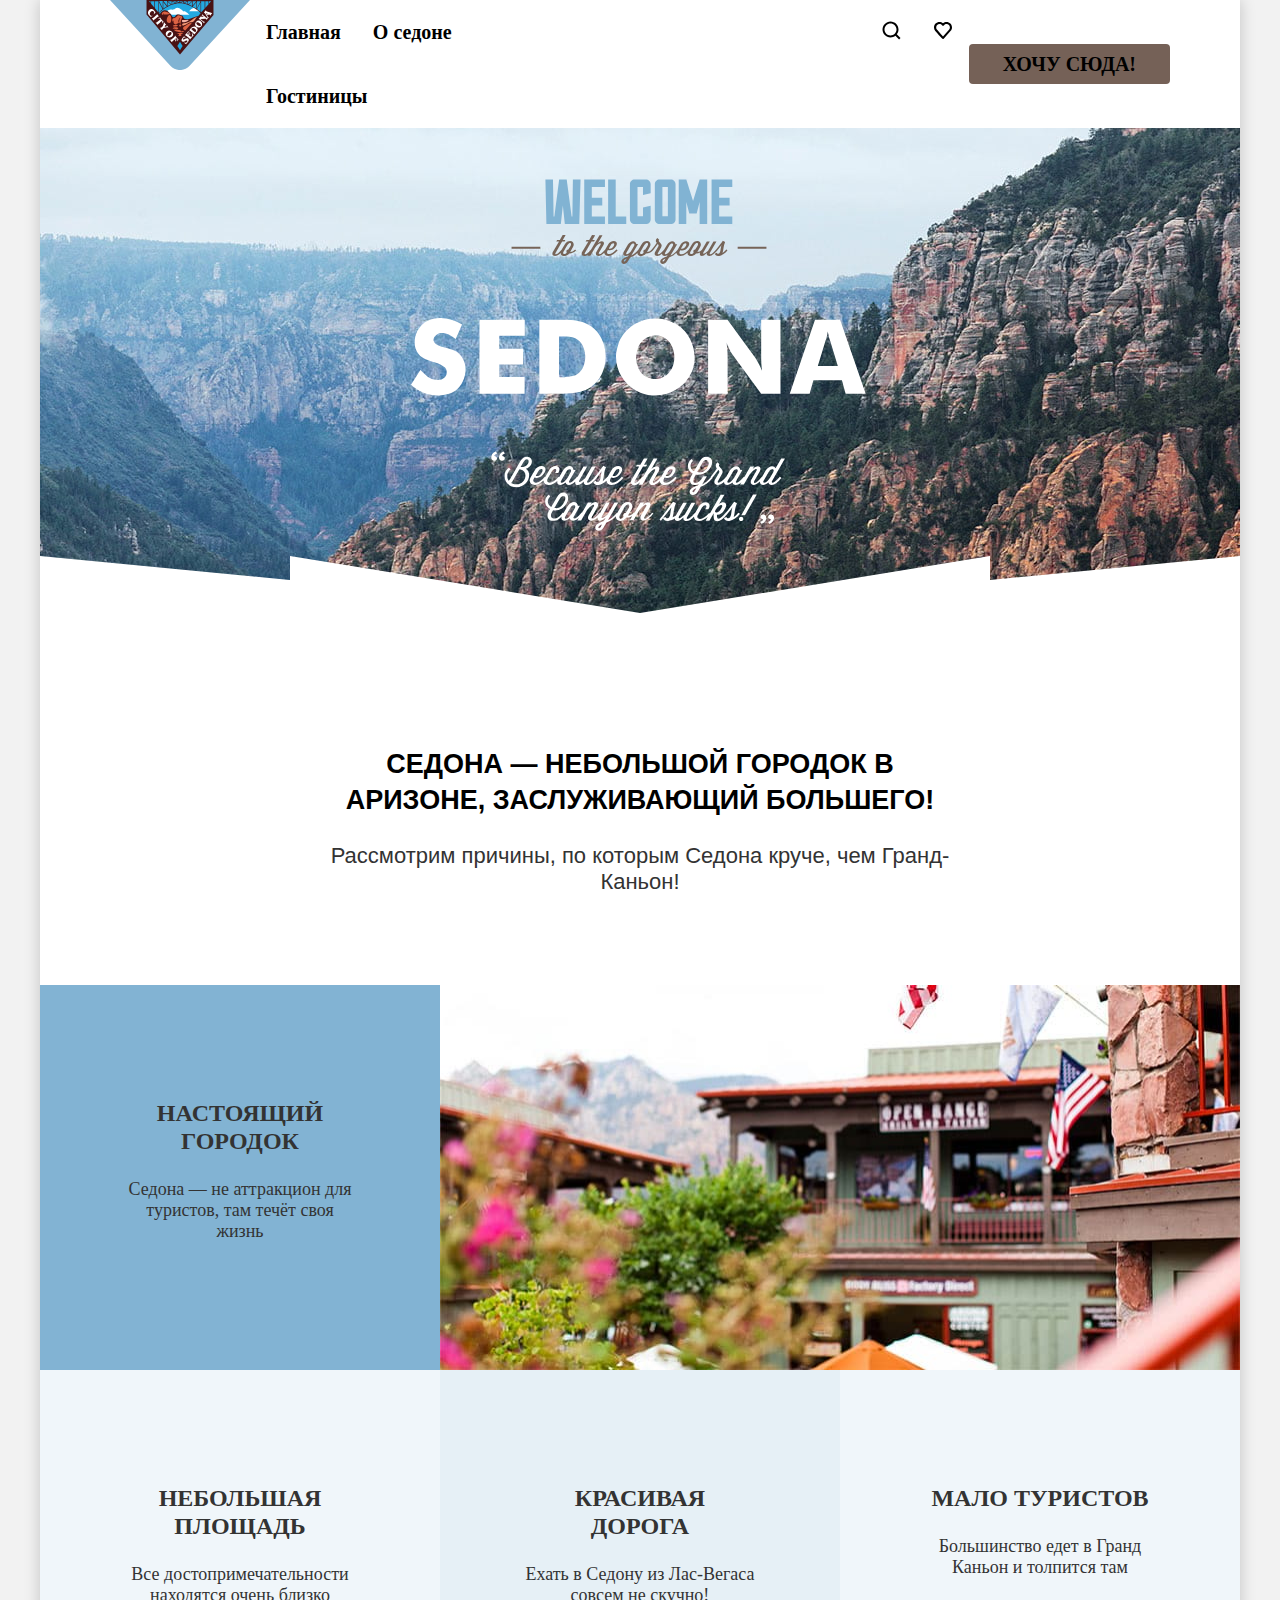
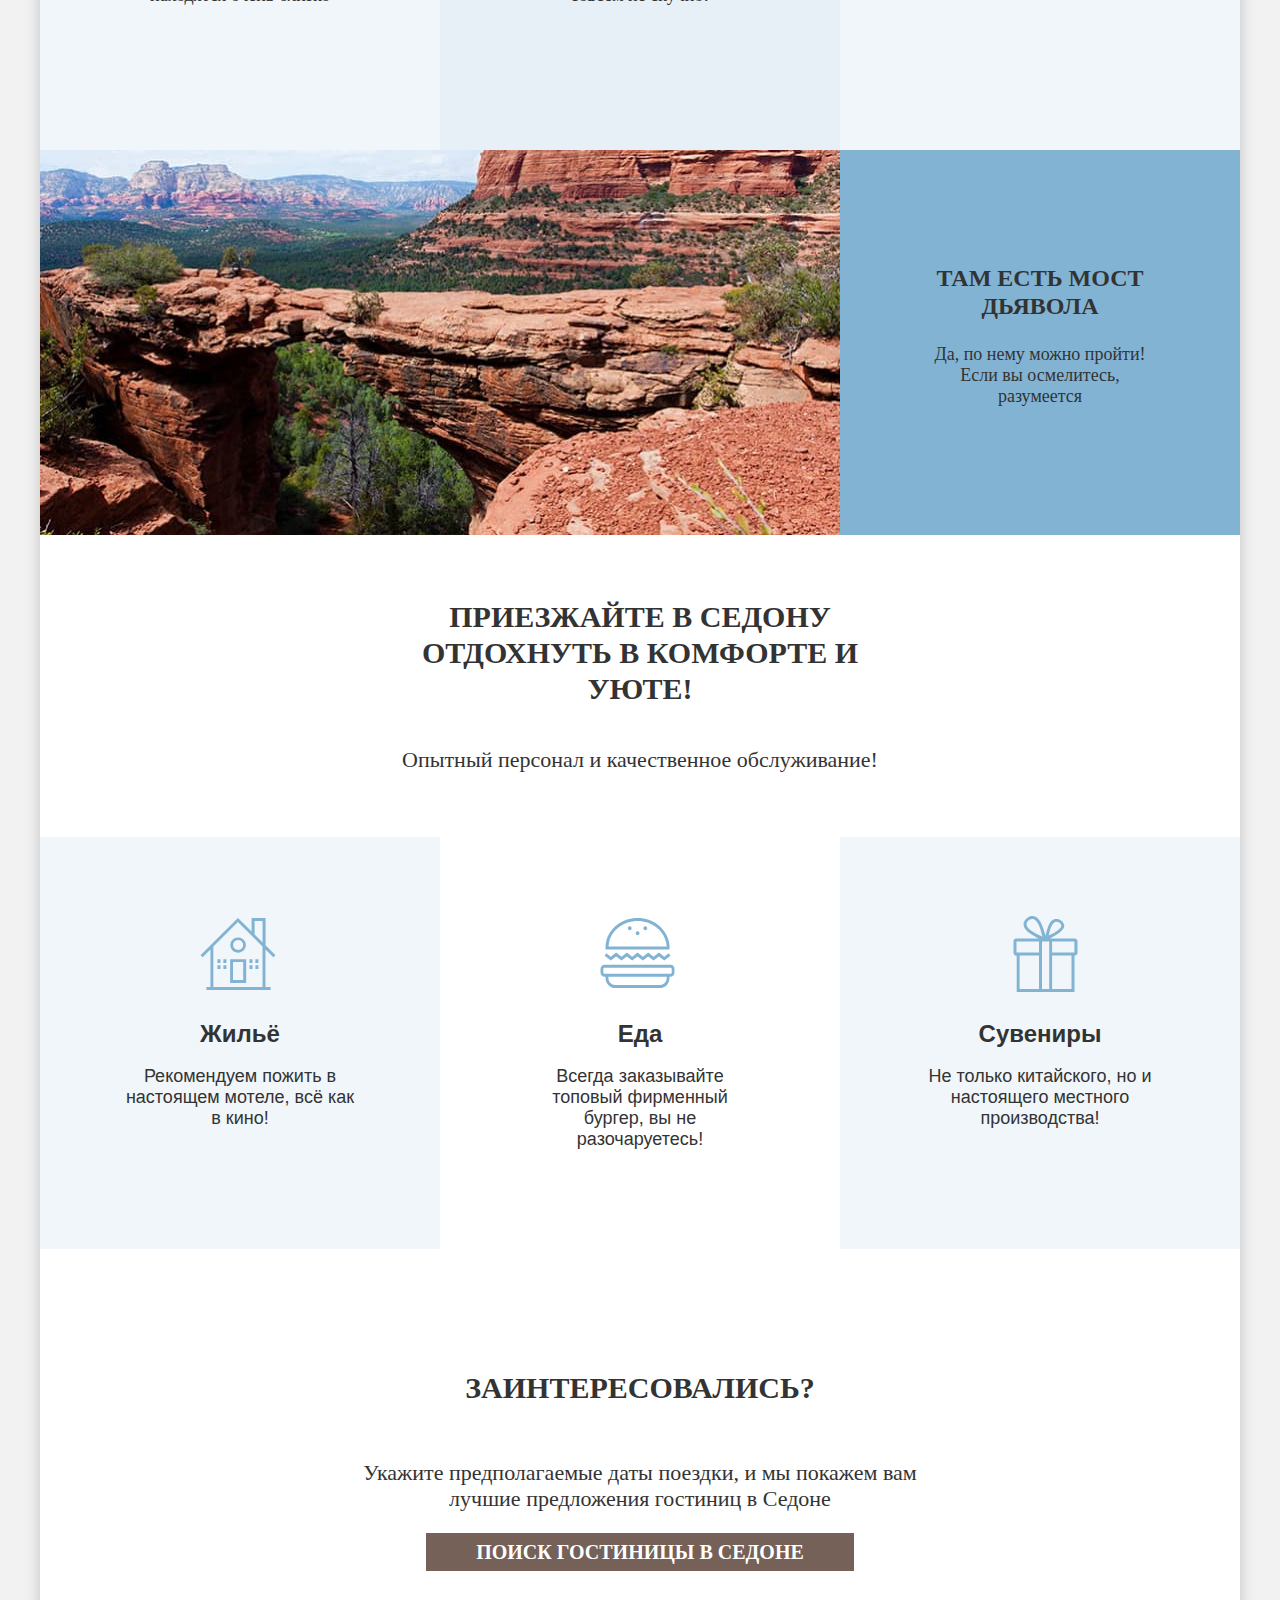
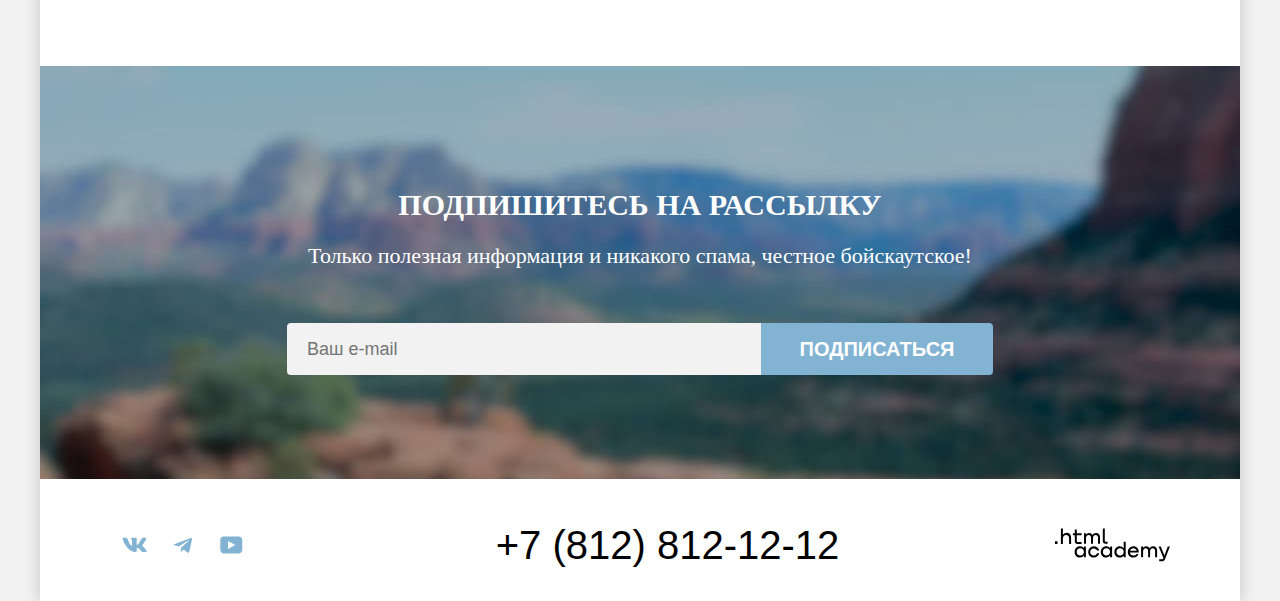
==== index.html @ 725973ff "Начал декорацию" ====
<!DOCTYPE html>
<html lang="ru">

  <head>
    <meta charset="utf-8">
    <title>HTML Academy: Седона</title>
    <link rel="stylesheet" href="styles/styles.css">
  </head>

  <body>
    <div class="container">
      <header class="page-header">
        <nav class="navigation">
          <a class="navigation-logo" href="index.html">
            <img class="page-header-logo" src="images/logo.svg" width="140" height="70,05" alt="Логотип Седона».">
          </a>
          <ul class="navigation-list">
            <li class="navigation-item">
              <a class="navigation-link" href="#">Главная</a>
            </li>
            <li class="navigation-item">
              <a class="navigation-link" href="#">О седоне</a>
            </li>
            <li class="navigation-item">
              <a class="navigation-link" href="catalog.html">Гостиницы</a>
            </li>
          </ul>
          <ul class="navigation-user">
            <li class="navigation-item ">
              <a class="navigation-link" href="#">
                <svg class="navigation-icon" aria-hidden="true" focusable="false" width="20" height="20" viewBox="0 0 20 20" fill="none" xmlns="http://www.w3.org/2000/svg">
                  <path d="M19.5 18.0083L15.8 14.3287C16.8 13.0359 17.5 11.3453 17.5 9.4558C17.5 5.08011 13.9 1.5 9.5 1.5C5.1 1.5 1.5 5.17956 1.5 9.55525C1.5 13.9309 5.1 17.511 9.5 17.511C11.3 17.511 13 16.9144 14.4 15.8204L18.1 19.5L19.5 18.0083ZM9.5 15.5221C6.2 15.5221 3.5 12.837 3.5 9.55525C3.5 6.27348 6.2 3.5884 9.5 3.5884C12.8 3.5884 15.5 6.27348 15.5 9.55525C15.5 12.837 12.8 15.5221 9.5 15.5221Z" fill="black"/>
                  </svg>
                                  <span class="visually-hidden">
                  Поиск
                </span>
              </a>
            </li>
            <li class="navigation-item">
              <a class="navigation-link" href="#">
                <svg class="navigation-icon" aria-hidden="true" focusable="false" width="20" height="20" viewBox="0 0 20 20" fill="none" xmlns="http://www.w3.org/2000/svg">
                  <path d="M9.9 19C9.6 19 9.3 18.9 9.1 18.6C3.7 12.5 2.4 11.1 2.1 10.7C1.4 9.8 1 8.6 1 7.4C1 4.4 3.4 2 6.5 2C7.8 2 9 2.5 10 3.3C11 2.5 12.3 2 13.5 2C16.5 2 19 4.4 19 7.4C19 8.7 18.5 9.9 17.7 10.8L10.7 18.7C10.5 18.9 10.3 19 9.9 19ZM3.9 9.5C4.2 9.9 7.4 13.5 10 16.4L16.2 9.4C16.7 8.9 16.9 8.2 16.9 7.4C16.9 5.6 15.4 4.1 13.6 4.1C12.6 4.1 11.6 4.6 10.9 5.4C10.6 5.7 10.3 5.8 10 5.8C9.7 5.8 9.4 5.6 9.2 5.4C8.5 4.6 7.5 4.1 6.5 4.1C4.7 4.1 3.2 5.6 3.2 7.4C3.1 8.3 3.5 9 3.9 9.5C3.8 9.5 3.8 9.5 3.9 9.5Z" fill="black"/>
                  </svg>

                <span class="visually-hidden">
                  Избранное
                </span>
              </a>
            </li>
            </li>
            <li class="navigation-item navigation-user-button">
              <a class="navigation-link navigation-button button">Хочу сюда!
              </a>
            </li>
          </ul>
        </nav>
      </header>

      <main class="main-container mailn-index">
        <section class="hero">
          <h1 class="visually-hidden">Sedona</h1>
          <figure class="hero-container">
            <img class="hero-text" src="images/welcome-text.svg" width="456" height="352" alt="Приветсвие Седона">
          </figure>
        </section>
        <section class="advantages">
          <h2 class="advantages-subtitle advantages-subtitle-about">Седона — небольшой городок в Аризоне, заслуживающий
            большего!</h2>
          <p class="advantages-text advantages-text-about">Рассмотрим причины, по которым Седона круче, чем
            Гранд-Каньон!</p>
          <h2 class="visually-hidden">Приемущества</h2>
          <ul class="advantages-list">
            <li class="advantages-item advantages-item-wide">
              <div class="advantages-item-container">
                <h3 class="advantages-title">Настоящий городок</h3>
                <p class="advantage-description">Седона — не аттракцион для туристов, там течёт своя жизнь</p>
              </div>
              <img class="advantages-item-images" src="images/content/about-image-1.jpg" width="800" height="385"
                alt="Фотография гостиницы">
            </li>
            <li class="advantages-item">
              <div class="advantages-item-container advantages-item-color">
                <h3 class="advantages-title">Небольшая площадь</h3>
                <p class="advantage-description">Все достопримечательности находятся очень близко</p>
              </div>
            </li>

            <li class="advantages-item advantages-item-color-center">
              <div class="advantages-item-container">
                <h3 class="advantages-title">Красивая дорога</h3>
                <p class="advantage-description">Ехать в Седону из Лас-Вегаса совсем не скучно!</p>
              </div>
            </li>

            <li class="advantages-item">
              <div class="advantages-item-container advantages-item-color">
                <h3 class="advantages-title">Мало туристов</h3>
                <p class="advantage-description">Большинство едет в Гранд Каньон и толпится там</p>
              </div>
            </li>

            <li class="advantages-item advantages-item-wide advantages-item-wide-reverse">
              <div class="advantages-item-container">
                <h3 class="advantages-title">Там есть мост дьявола</h3>
                <p class="advantage-description">Да, по нему можно пройти! Если вы осмелитесь, разумеется</p>
              </div>
              <img class="advantages-item-images" src="images/content/about-image-2.jpg" width="800" height="385"
                alt="Фотография Каньона">
            </li>
          </ul>
        </section>

        <section class="services-center center">
          <h2 class="visually-hidden">Услуги</h2>
          <h3 class="services-title">Приезжайте в Седону отдохнуть в комфорте и уюте!</h3>
          <p class="services-description">Опытный персонал и качественное обслуживание!</p>
          <ul class="services-list">
            <li class="services-item services-icon-house services-house">
              <span class="services-name">Жильё</span>
              <p class="services-text">Рекомендуем пожить в настоящем мотеле, всё как в кино!</p>
            </li>
            <li class="services-item">
              <span class="services-name services-food">Еда</span>
              <p class="services-text">Всегда заказывайте топовый фирменный бургер, вы не разочаруетесь!</p>
            </li>
            <li class="services-item services-icon-house services-souvenir" alt="Подарок">
              <span class="services-name">Сувениры</span>
              <p class="services-text">Не только китайского, но и настоящего местного производства!</p>
            </li>
          </ul>
        </section>

        <section class="search-hotel">
          <h2 class="search-hotel-title">Заинтересовались?</h2>
          <p class="search-hotel-text">Укажите предполагаемые даты поездки, и мы покажем вам лучшие предложения гостиниц
            в Седоне</p>
          <a class="buttom-search-hotel" href="#">Поиск гостиницы в седоне</a>
        </section>

        <section class="email">
          <h2 class="email-title">Подпишитесь на рассылку</h2>
          <p class="email-text">Только полезная информация и никакого спама, честное бойскаутское!</p>
          <form class="subscribe-form" action="https://echo.htmlacademy.ru/" method="post">
            <label for="subscribe-email">
              <span class="visually-hidden">E-mail</span>
            </label>
            <input class="field" type="email" name="subscribe-email" id="subscribe-email" placeholder="Ваш e-mail"
              required="">
            <button class="button subscribe-button" type="submit">Подписаться</button>
          </form>
        </section>
      </main>
      <footer class="page-footer" data-test="footer">
        <section class="footer-social">
          <h2 class="visually-hidden">Город Седона в социальных сетях</h2>
          <ul class="footer-social-list">
            <li class="footer-social-item">
              <a class="footer-social-button vkontakte" href="https://vk.com/htmlacademy">
                <svg aria-hidden="true" focusable="false" xmlns="http://www.w3.org/2000/svg" width="25" height="15"
                  fill="none" viewBox="0 0 25 15">
                  <path fill="#83B3D3" fill-rule="evenodd"
                    d="M24.1 1.8c.2-.5 0-1-.8-1h-2.6c-.7 0-1 .4-1.1.8 0 0-1.4 3.2-3.3 5.3-.6.6-.9.8-1.2.8-.2 0-.4-.2-.4-.8V1.8c0-.7-.2-1-.8-1h-4c-.5 0-.8.4-.8.6 0 .7 1 .8 1 2.6v3.8c0 .8 0 1-.4 1-.9 0-3-3.3-4.3-7-.3-.7-.5-1-1.2-1H1.6c-.8 0-1 .4-1 .8 0 .7 1 4 4.2 8.5C7 13.2 10 15 12.8 15c1.7 0 1.9-.4 1.9-1v-2.4c0-.7.2-.8.7-.8.4 0 1 .1 2.6 1.6 1.8 1.8 2 2.6 3 2.6h2.7c.7 0 1.1-.4 1-1.1-.3-.8-1.2-1.8-2.3-3-.6-.8-1.5-1.5-1.8-2-.4-.4-.3-.6 0-1 0 0 3.2-4.5 3.5-6Z"
                    clip-rule="evenodd" />
                </svg>
                <span class="visually-hidden">Vkontakte</span>
              </a>
            </li>
            <li class="footer-social-item">
              <a class="footer-social-button telegram" href="https://t.me/htmlacademy">
                <svg aria-hidden="true" focusable="false" xmlns="http://www.w3.org/2000/svg" width="18" height="16"
                  fill="none" viewBox="0 0 18 16">
                  <path fill="#83B3D3"
                    d="M16.8 1 .8 7c-1 .4-1 1-.2 1.3l4.1 1.3 9.5-6c.5-.3.9-.1.5.2l-7.6 7-.3 4.1c.4 0 .6-.2.8-.4l2-2 4.1 3.1c.8.5 1.3.3 1.5-.7L18 2.2c.3-1-.4-1.6-1.1-1.2Z" />
                </svg>
                <span class="visually-hidden">Telegram</span>
              </a>
            </li>
            <li class="footer-social-item">
              <a class="footer-social-button youtube" href="https://www.youtube.com/user/htmlacademyru">
                <svg aria-hidden="true" focusable="false" xmlns="http://www.w3.org/2000/svg" width="23" height="18"
                  fill="none" viewBox="0 0 23 18">
                  <path fill="#83B3D3"
                    d="M19 .4H3.4C1.6.4.3 2 .3 3.8v10c0 2 1.3 3.6 3.2 3.6h15.7c1.6 0 3.1-1.6 3.1-3.4V3.8C22.1 2 20.8.4 19 .4ZM8 12.9v-8l7.3 4-7.3 4Z" />
                </svg>
                <span class="visually-hidden">Youtube</span>
              </a>
            </li>
          </ul>
        </section>
        <section class="footer-contacts">
          <h2 class="visually-hidden">Телефон</h2>
          <a class="footer-contacts-phone" href="tel:+78128121212">+7 (812) 812-12-12</a>
        </section>
        <a class="footer-creator-image" href="https://htmlacademy.ru/">
          <svg aria-hidden="true" focusable="false" xmlns="http://www.w3.org/2000/svg" width="115" height="34"
            fill="none" viewBox="0 0 115 34">
            <path fill="#000"
              d="M0 13.3v2.6h2.5v-2.6H0ZM11.6 4.9c-1.6 0-2.8.7-3.6 1.7h-.1V.4h-2v15.5h2v-5.3C7.9 8.5 9.2 7 11.2 7c1.8 0 2.9 1.4 2.9 3.2v5.7h2V9.8c.1-3-1.8-5-4.5-5ZM26.6 5.2h-4.8V1.5h-2v3.8h-1.9v2h1.9v6c0 1.7 1 2.7 2.7 2.7h4.1v-2h-3.7c-.7 0-1.1-.4-1.1-1.1V7.2h4.8v-2ZM41.1 5c-1.6 0-2.9.8-3.5 2h-.1a3.7 3.7 0 0 0-3.4-2c-1.4 0-2.5.8-3.1 1.8h-.1V5.2H29v10.6h2v-5.4c0-2 1-3.5 2.6-3.5 1.5 0 2.4 1 2.4 2.6v6.3h2v-5.6c0-2.4 1.4-3.3 2.6-3.3 1.5 0 2.4 1 2.4 2.6v6.3h2V9.3c.1-2.5-1.4-4.3-3.9-4.3ZM47.8 13c0 1.8 1 2.8 2.8 2.8h2v-2h-1.7c-.7 0-1.1-.4-1.1-1.1V.4h-2V13ZM28.9 20a4.9 4.9 0 0 0-3.9-1.7c-3.1 0-5.4 2.3-5.4 5.6s2.3 5.6 5.4 5.6c1.8 0 3-.8 3.8-2h.1v1.7h2V18.6h-2V20Zm-3.6 7.5a3.5 3.5 0 0 1-3.6-3.6c0-2 1.4-3.6 3.6-3.6s3.6 1.6 3.6 3.6c0 1.9-1.4 3.6-3.6 3.6ZM44.2 22.4c-.5-2.4-2.6-4.1-5.4-4.1a5.4 5.4 0 0 0-5.6 5.6c0 3 2.2 5.6 5.6 5.6 2.8 0 4.9-1.8 5.4-4.2h-2.1a3.4 3.4 0 0 1-3.3 2.3 3.5 3.5 0 0 1-3.6-3.6c0-2 1.4-3.6 3.6-3.6 1.6 0 2.8 1 3.3 2.2h2.1v-.2ZM55.1 20a4.9 4.9 0 0 0-3.9-1.7c-3.1 0-5.4 2.3-5.4 5.6s2.3 5.6 5.4 5.6c1.8 0 3-.8 3.8-2h.1v1.7h2V18.6h-2V20Zm-3.6 7.5a3.5 3.5 0 0 1-3.6-3.6c0-2 1.4-3.6 3.6-3.6s3.6 1.6 3.6 3.6c0 1.9-1.5 3.6-3.6 3.6ZM68.7 20.2a5 5 0 0 0-3.9-2c-3.1 0-5.4 2.4-5.4 5.7 0 3.3 2.2 5.6 5.4 5.6 1.7 0 3-.8 3.8-1.8h.1v1.5h2V13.8h-2v6.4Zm-3.6 7.3a3.5 3.5 0 0 1-3.6-3.6c0-2 1.4-3.6 3.6-3.6s3.6 1.6 3.6 3.6c-.1 2-1.5 3.6-3.6 3.6ZM78.3 18.3a5.4 5.4 0 0 0-5.5 5.6c0 3 2.1 5.6 5.5 5.6 2.5 0 4.5-1.3 5.2-3.6h-2.1c-.5 1-1.6 1.6-3 1.6-1.9 0-3.3-1.3-3.4-3h8.8c.2-3.5-2-6.2-5.5-6.2Zm0 1.9c1.7 0 3 1 3.3 2.6h-6.5a3.2 3.2 0 0 1 3.2-2.6ZM98.2 18.3a4 4 0 0 0-3.6 2h-.1c-.6-1.2-1.8-2-3.4-2-1.4 0-2.5.7-3.1 1.8v-1.5h-1.9v10.6h2v-5.4c0-2 1-3.4 2.6-3.5 1.5 0 2.4 1 2.4 2.6v6.3h2v-5.6c0-2.4 1.4-3.3 2.6-3.3 1.5 0 2.4 1 2.4 2.6v6.3h2v-6.5c.1-2.6-1.4-4.4-3.9-4.4ZM109.4 27.4l-3.6-9h-2.2l4.8 11.7c-.3.9-.7 1.2-1.7 1.2h-2.5v2h2.5c1.8 0 2.8-.8 3.5-2.6l4.7-12.2h-2.1l-3.4 8.9Z" />
          </svg>
          <span class="visually-hidden">Логотип HTML-Academy</span>
        </a>
      </footer>
    </div>
  </body>

</html>
---- styles/styles.css ----
@font-face{
  font-family: "PT Sans";
  font-style: normal;
  font-weight: 400;
  src: url("../fonts/ptsans-400.woff2") format("woff2");
  font-display: swap;
}

@font-face{
  font-family: "PT Sans";
  font-style: normal;
  font-weight: 700;
  src: url("../fonts/ptsans-700.woff2") format("woff2");
  font-display: swap;
}


html {
  height: 100%;
}

.visually-hidden {
  position: absolute;
  width: 1px;
  height: 1px;
  margin: -1px;
  padding: 0;
  border: 0;
  clip: rect(0 0 0 0);
  overflow: hidden;
}

/*header*/

body {
  height: 100%;
  margin: 0;
  font-family: "PT Sans", sans-serif;
  font-style: normal;
  font-size: 18px;
  line-height: 21px;
  color: #333333;
  background-color: #F2F2F2;
}

.container {
  display: flex;
  flex-direction: column;
  background-color: #FFFFFF;
  margin: 0 auto;
  width: 1200px;
  min-height: 100%;
  box-shadow:0 0 15px rgba(0, 0, 0, 0.2);

}


.button {
font-family: "PT Sans", sans-serif;
font-size: 16px;
line-height: 20px;
font-weight: 700;
color: #FFFFFF;
background-color: #82B3D3;
text-transform: uppercase;
border-width: 0;
border-radius: 4px;
cursor: pointer;
}

.page-header {
  background-color: #ffffff;
  color: #000000;
}

.navigation {
  display: flex;
  margin: 0 auto;
  padding: 0 70px;
}

.navigation-list {
  width: 339px;
  margin: 0;
  padding: 0;
  list-style-type: none;
  display: flex;
  flex-wrap: wrap;
}

.navigation-user {
  margin: 0;
  padding: 0;
  list-style: none;
  margin-left: auto;
  display: flex;
}

.navigation-link {
  font-family: "PT Sans";
  font-size: 20px;
  line-height: 24px;
  font-weight: 700;
  color: #000000;
  text-decoration: none;
  padding: 20px 16px;
  display: block;
}

.navigation-user .navigation-link {
  max-width: 350px;
  margin-left: auto;
}

.navigation-button {
  background-color: #756157;
  text-decoration: none;
  padding: 8px 34px;
}

.navigation-user-button {
  display: inline-block;
  margin: auto 0;
}

.main-container {
  flex-grow: 1;
}

.page-container {
  width: 1200px;
  margin: 0 auto;
}
.page-header-logo {
  display: block;
}

.navigation-link:hover{
  color:#756157;
}

.navigation-link:focus {
  box-shadow: inset 0 0 0 4px #e7e7e7;
  outline: none;
}

/*body*/
.main-index{
  width:1200px;
  margin:0 auto;
}


.hero {
  background-image: url("../images/index-background.jpg");
  color:#FFFFFF;
  background-color:#3e75a0;
  background-size: 100% auto;
  background-repeat: no-repeat;
  padding-top:51px;
  padding-bottom:82px;
  margin-bottom:69px;
  position: relative;
}

.hero-container {
  width: 458px;
  height: 352px;
  margin: 0 auto;
}

.hero::after{
  content:"";
  background-image:url("../images/icons/vector.svg");
  background-repeat: no-repeat;
  position:absolute;
  width:1200px;
  height:57px;
  bottom:0;
}
.center{
  text-align: center;
}

/*Приемущества*/
.advantages {
  text-align: center;
  background-color: #ffffff;
}

.advantages-subtitle {
  font-size: normal;
  line-height: 36px;
  font-weight: 700;
  color: #000000;
  text-align: center;
  text-transform: uppercase;
  margin: 0;
  padding-left: 290px;
  padding-right: 290px;
  padding-top: 64px;
}
.advantages-text {
  font-size: 22px;
  line-height: 26px;
  margin: 0;
  padding-left: 275px;
  padding-right: 275px;
}
.advantages-subtitle-about {
  margin-bottom: 25px;
}

.advantages-text-about {
  margin-bottom: 90px;
}

.advantages-title {
  font-family: "PT Sans";
  font-style: normal;
  font-size: 24px;
  line-height: 28px;
  text-align: center;
  text-transform: uppercase;
}

.advantage-description {
  font-family: "PT Sans";
  font-style: normal;
  text-align: center;
}

.advantages-list {
  margin: 0;
  padding: 0;
  list-style-type: none;
  display: flex;
  flex-wrap: wrap;
}
.advantages-item-container {
  width: 230px;
  min-height: 200px;
  padding: 90px 85px;
}

.advantages-item-color {
  background: rgba(131, 179, 211, 0.12);
}

.advantages-item-color-center {
  background: rgba(131, 179, 211, 0.2);
}

.advantages-item-wide {
  display: flex;
  background-color: #82b3d3;
}
.advantages-item-wide-reverse {
  flex-direction: row-reverse;
}

/*Приезжай, услуги*/

.services-center {
  background-color: #ffffff;
}
.services-title {
  margin: 0;
  padding: 0;
  font-family: "PT Sans";
  font-style: normal;
  font-weight: 700;
  font-size: 30px;
  line-height: 36px;
  text-align: center;
  text-transform: uppercase;
  display: flex;
  padding-left: 347.5px;
  padding-right: 347.5px;
  padding-bottom: 20px;
  padding-top: 64px;
}

.services-description {
  margin: 0;
  padding: 0;
  font-family: "PT Sans";
  font-style: normal;
  font-weight: 400;
  font-size: 22px;
  line-height: 26px;
  text-align: center;
  padding-top: 20px;
  padding-bottom: 64px;
}

.services-list {
  margin: 0;
  padding: 0;
  display: flex;
  flex-wrap:wrap;

  list-style-type:none;
}

.services-item {
  width:400px;
  padding:183px 85px 81px 85px;
  box-sizing: border-box;
  position: relative;

}
.services-icon-house {
  background: rgba(131, 179, 211, 0.12);
}

.services-name {
  font-weight: 700;
  font-size: 24px;
  line-height: 28px;
  margin-bottom:30px;
}
.services-text {
  font-weight: 400;
  font-size: 18px;
  line-height: 21px;
}
.services-house::before{
  content:url("../images/icons/services-house.svg");
  background-repeat: no-repeat;
  position: absolute;
  top:81px;
  right: 50%;
  margin-right: -36px;
}
.services-food::before{
  content:url("../images/icons/services-food.svg");
  background-repeat: no-repeat;
  position: absolute;
  top:81px;
  right: 50%;
  margin-right: -35px;
}

.services-souvenir::before{
  content:url("../images/icons/services-souvenir.svg");
  background-repeat: no-repeat;
  position: absolute;
  top:79px;
  right: 50%;
  margin-right: -38px;
}

/*заинтересовались*/

.search-hotel {
  margin: 0;
  padding: 0;
  padding-top: 96px;
  padding-bottom: 96px;
  background-color: #ffffff;
  text-align: center;
}
.search-hotel-title {
  margin-bottom:54px;
  font-family: "PT Sans";
  font-style: normal;
  font-weight: 700;
  font-size: 30px;
  line-height: 36px;
  text-transform: uppercase;

}

.search-hotel-text {
  font-family: "PT Sans";
  font-style: normal;
  font-weight: 400;
  font-size: 22px;
  line-height: 26px;
  padding-left: 304px;
  padding-right: 304px;
}

.buttom-search-hotel {
  font-size: 20px;
  line-height: 36px;
  font-weight: 700;
  color: #ffffff;
  background-color: #756157;
  text-decoration: none;
  padding: 8px 50px;
  text-transform: uppercase;
  font-family: "PT Sans";
  font-style: normal;
}

/*Рассылка*/

.email {
  background-image: url("../images/subscribe-image.jpg");
  color: #ffffff;
  background-color: #3e75a0;
  background-repeat: no-repeat;
  background-size: 100% auto;
  padding-top: 96px;
  padding-bottom: 104px;
}

.email-title {
  color: #ffffff;
  margin-bottom: 20px;
  font-family: "PT Sans";
  font-style: normal;
  font-weight: 700;
  font-size: 30px;
  line-height: 36px;
  text-transform: uppercase;
  text-align: center;
}

.email-text {
  font-size: 22px;
  line-height: 26px;
  margin: 0;
  margin-bottom: 54px;
  font-family: "PT Sans";
  font-style: normal;
  font-weight: 400;
  text-align: center;
}

.subscribe-form {
  display: flex;
  justify-content: center;
}
.field {
  font-family: "PT Sans", sans-serif;
  font-style: normal;
  font-size: 18px;
  line-height: 24px;
  border: none;
  border-radius: 4px 0 0 4px;
  width: 452px;
  padding-top: 14px;
  padding-bottom: 14px;
  padding-left: 20px;
  background-color: #F2F2F2;
}

.field-inner {
  background-color: #f2f2f2;
}

.subscribe-button {
  font-size: 20px;
  line-height: 36px;
  font-weight: 700;
  border-radius: 0 4px 4px 0;
  width: 232px;
}
/* footer*/

.page-footer {
  display: flex;
  flex-wrap: wrap;
  width: 1060px;
  margin: 0 auto;
  justify-content: space-between;
  padding-top: 45px;
  padding-bottom: 35px;
  align-items: center;
}

.footer-contacts-phone {
  font-size: 40px;
  line-height: 40px;
  font-style: normal;
  color: #000000;
  text-decoration: none;
  text-align: center;
}

.footer-social {
  width: 170px;
}

.footer-social-list {
  display: flex;
  flex-wrap: wrap;
  list-style-type: none;
  margin: 0;
  padding: 0;
}

.footer-social-item {
  min-width: 48px;
  min-height: 40px;
}

.footer-social-button {
  display: flex;
}

.vkontakte {
  padding: 13px 12px;
}

.telegram {
  padding: 13px 15px;
}

.youtube {
  padding: 12px 13px;
}

.footer-contacts {
  max-width: 350px;
}

.footer-creator-image {
  width: 115px;
  display: flex;
}

.academy-logo {
  display: block;
}

/*catalog*/

.inner-container {
  color:#FFFFFF;
  background-color: #3e75a0;
  background-image: url("../images/hotels-filter-background.jpg");
  background-size: 100% auto;
  background-repeat: no-repeat;
  padding:70px;
  padding-top:35px;
  margin-bottom:50px;
}

.inner-header-filter-container {
  width: 1060px;
  margin: 0 auto;
}

.inner-title {
  font-size: 60px;
  line-height: 78px;
  font-weight: 700;
  margin: 0;
  margin-bottom: 8px;
}

/*хлебные крошки*/

.breadcrumbs {
  margin-left: 70px;
  list-style-type:none;
  display:flex;
  flex-wrap:wrap;
  margin:0;
  padding:0;
  margin-bottom:40px;
  align-items: center;
  position: relative;
}

.breadcrumbs-item {
  margin-right: 10px;
}

.button .select-control-hotel {
  width: 48px;
  height: 48px;
}

/*параметры поиска*/

.catalog-products{
  width: 1060px;
  height: 160px;
}

.catalog-filter {
  display: flex;
  flex-wrap: wrap;
}

.catalog-filter-list {
  list-style-type: none;
  padding: 0;
  margin: 0;
}

.catalog-filter-title{
  font-size: 20px;
  line-height: 24px;
  font-weight: 700;
  padding: 0;
  margin-bottom: 32px;
}

.catalog-filter-group{
  width: 150px;
  padding: 0;
  margin: 0;
  border: 0;

}

.comfort{
  margin-right: 70px;
}
.type-house{
  margin-right: 140px;
}

.price{
  width:288px;
  border:0;
  margin:0;
  padding:0;
  margin-right:70px;
  flex-shrink: 0;
}

.price-header{
  font-weight: 700;
  font-size: 20px;
  line-height: 24px
}

.filter-button{
  width:191px;
  padding-top:56px;
}
.catalog-filter-button{
  text-align:center;
  width:191px;
  font-size:16px;
  line-height: 20px;
}

.select{
  margin-bottom:32px;
}

.reset{
  background-color: transparent;
}

.reset:hover{
  color: rgba(229, 229, 229, 0.5);
}

.reset:focus{
  color:#FFFFFF;
  outline: 3px solid #83B3D3;
  border-radius: 4px;
}

.reset:active{
  color:rgba(255, 255, 255, 0.3);
  outline:none;
}

.reset:disabled{
  color:rgba(255, 255, 255, 0.1);
  outline:none;
}

/*сортировка*/

.view-filter{
  width:1060px;
  margin:0 auto;
  display:flex;
  flex-wrap: wrap;
  margin-bottom:40px;
  align-items: center;
  justify-content: space-between;
}

.search-result{
  max-width:400px;
}

.right-filter{
  display:flex;
  flex-wrap: wrap;
}

.catalog-hotels-text{
  font-size: 30px;
  line-height: 36px;
  font-weight: 700;
  color:#000000;
  margin:0;
  text-transform: uppercase;
}

.select-control{
  width:292px;
  margin-right:70px;
  font:inherit;
  box-sizing: border-box;
  background-color: #FFFFFF;
  border:2px solid #E5E5E5;
  border-radius: 4px;
  padding:12px 34px 12px 18px;
  background-image: url("../images/icons/arrow-black.svg");
  background-repeat: no-repeat;
  background-position: right 20px center;
  appearance: none;
  cursor: pointer;
}

.select-control:hover,
.select-control:focus{
  border-color:#68A2CA;
  outline: none;
}

.select-control:active{
  border-color:#3F5E72;
}

.select-control:disabled{
  border-color:rgba(0, 0, 0, 0.3);
  color:rgba(0, 0, 0, 0.3)
}

.view-button-filter-list{
  min-width:160px;
  display:flex;
  flex-wrap: wrap;
  margin: 0;
  padding:0;
  list-style-type: none;
}

.view-button-filter-item{
  margin-right:8px;
}

.view-button{
  padding:17px 16px;
  display:flex;
  border:2px solid #E5E5E5;
  border-radius: 4px;
  cursor: pointer;
}


.view-button-current{
  border-color:#000000;
}

.view-button:hover{
  border-color:#000000;
}

.view-button:focus{
  border: 2px solid #68A2CA;
  outline:none;
}

.view-button:active{
  border-color:#000000;
}

.view-button-filter-list .view-button-filter-item:last-child{
  margin-right: 0;
}

/*карточки*/

.catalog-hotels{
  width: 1060px;
  margin: 0 auto;
}

.product-list{
  padding: 0;
  margin-top: 139px;
  margin-bottom: 60px;
  display: grid;
  grid-template-columns: repeat(3, 340px);
  gap: 20px;

}

.product-card{
  box-sizing: border-box;
  border: 1px solid #E6E6E6;
  border-radius: 4px;
  padding: 20px;
  display: grid;
  grid-template-columns: 140px 140px;
  grid-template-rows: auto repeat(3, min-content);
  grid-column-gap: 20px;
  grid-row-gap: 16px;
  }

.product-card-link {
  grid-column: 1/-1;
}

.product-card-image{
  object-fit: contain;
  margin-bottom:16px;

}
.product-card-title {
  font-family: "PT Sans" sans-serif;
  font-weight: 700;
  color: #242424;
  font-size: 24px;
  line-height: 28px;
}

.product-card-price {
  font-family: "PT Sans" sans-serif;
  font-weight: 400;
  font-size: 18px;
  line-height: 21px;
  color: #333333;
  justify-self: end;
}

.product-card-button{
  font-family: 'PT Sans';
  font-style: normal;
  font-weight: 700;
  font-size: 16px;
  line-height: 20px;
  align-items: center;
  text-align: center;
  text-transform: uppercase;
  text-decoration: none;
  }

.hotel-card-button{
  font-family: 'PT Sans';
  font-style: normal;
  font-weight: 700;
  font-size: 16px;
  line-height: 20px;
  align-items: center;
  text-align: center;
  text-transform: uppercase;
  text-decoration: none;
  }

.product-card-type {
  font-family: "PT Sans" sans-serif;
  font-weight: 400;
  font-size: 18px;
  line-height: 21px;
  color: #333333;
}

.hotel-card-rating{
  background: #F2F2F2;
  border-radius: 4px;
  font-family: 'PT Sans';
  font-style: normal;
  font-weight: 400;
  font-size: 16px;
  line-height: 20px;
  text-align: center;
  align-items: center;
  text-transform: uppercase;
  color: #333333;
  padding: 8px;
}

.rating-area{
  margin: 0;
  height: 37px;
}

/*pagination*/
.pagination-container {
  display: flex;
  padding: 16px;
  background-color: #ffffff;
}

.pagination {
  display: flex;
  margin: 0;
  padding: 0;
  list-style-type: none;

text-align: center;
text-transform: uppercase;

}

.pagination-item:not(:last-child) {
  margin-right: 8px;
}

.pagination-link {
  display: block;
  box-sizing: border-box;
  width: 60px;
  height: 60px;
  padding: 14px 20px;
  line-height: 36px;
  font-weight: 700;
  color: #ffffff;
  background-color: #82B3D3;
  text-decoration: none;
  font-family: 'PT Sans';
  font-style: normal;
  font-size: 20px;
  align-items: center;
  text-align: center;
  text-transform: uppercase;
}
.pagination-current{
  background-color: #F2F2F2;
  font-family: 'PT Sans';
  font-style: normal;
  font-weight: 700;
  font-size: 20px;
  line-height: 36px;
  align-items: center;
  text-align: center;
  text-transform: uppercase;
  color: #000000;
}

.email-catalog {
  color: #000000;
  background-color: #FFFFFF;
  background-repeat: no-repeat;
  background-size: 100% auto;
  padding-top: 96px;
  padding-bottom: 104px;
}
.email-title-catalog {
  color: #000000;
  margin-bottom: 20px;
  font-family: "PT Sans";
  font-style: normal;
  font-weight: 700;
  font-size: 30px;
  line-height: 36px;
  text-transform: uppercase;
  text-align: center;
}
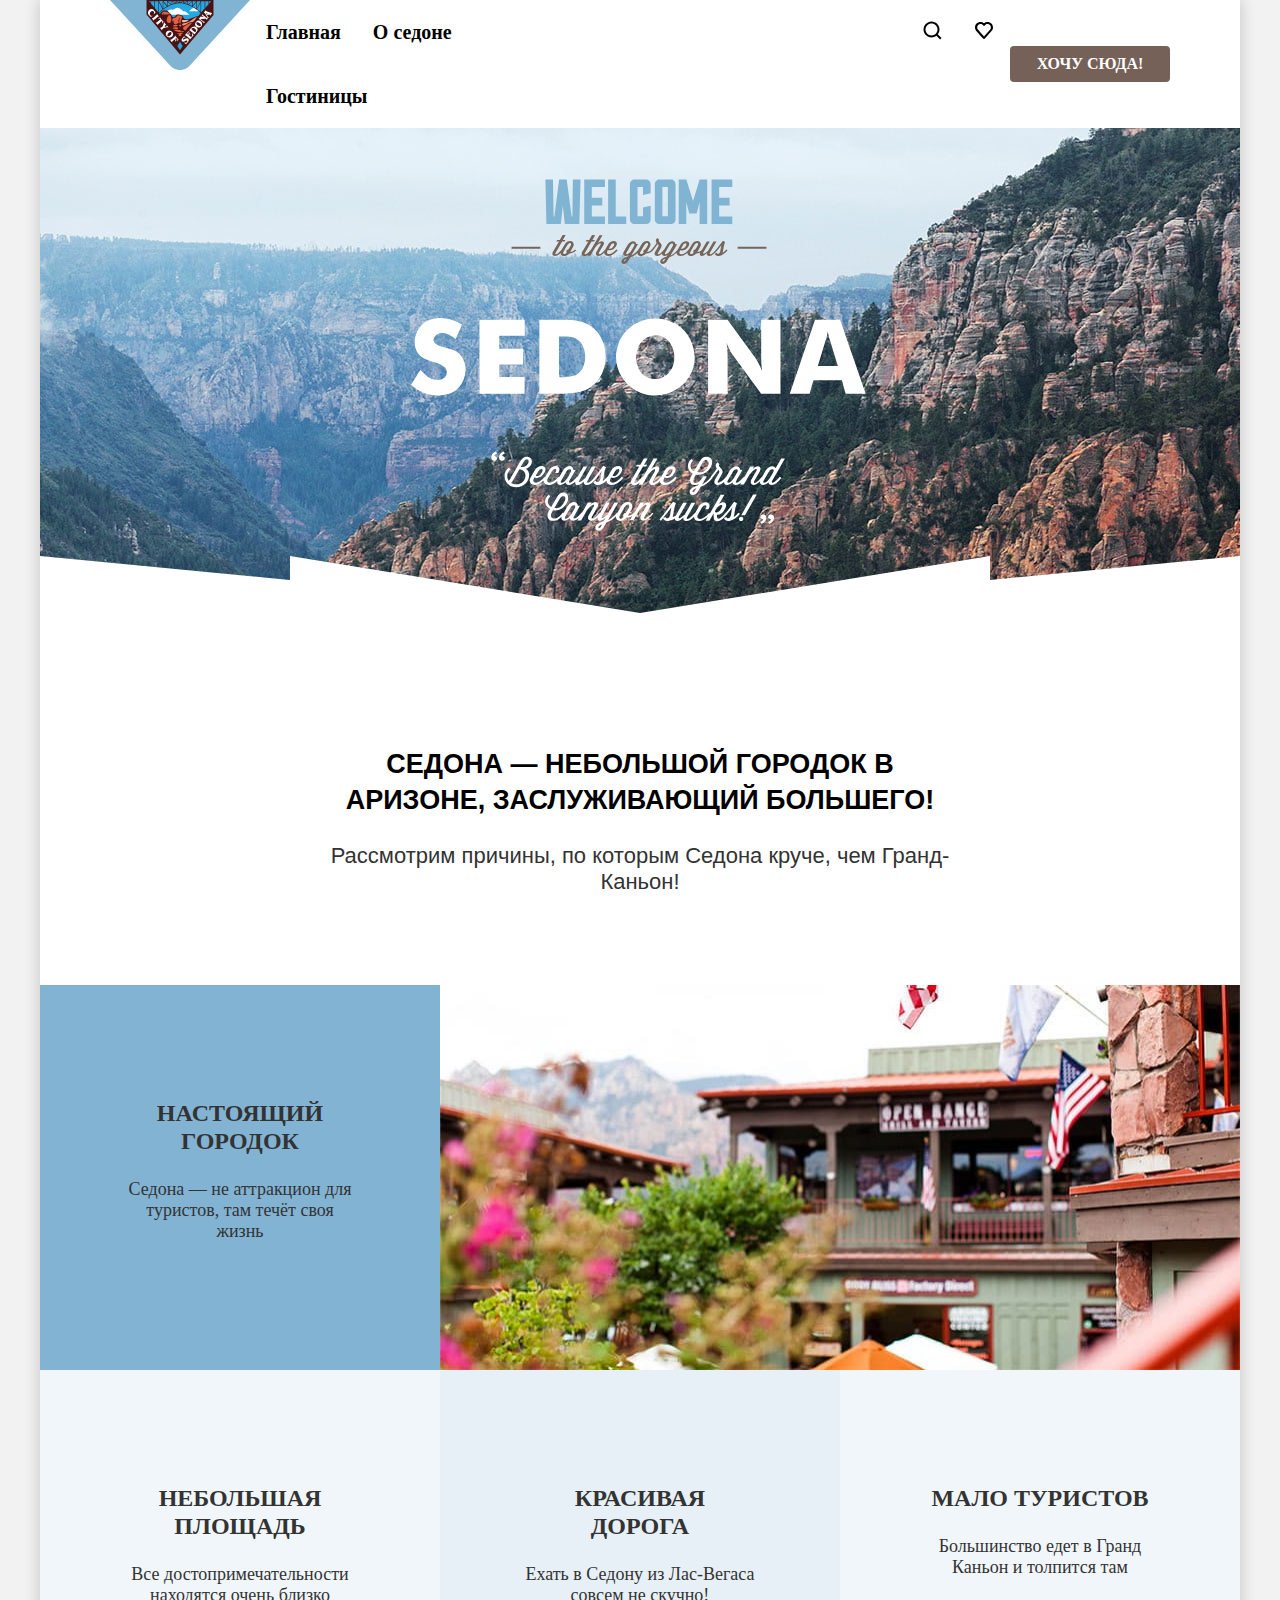
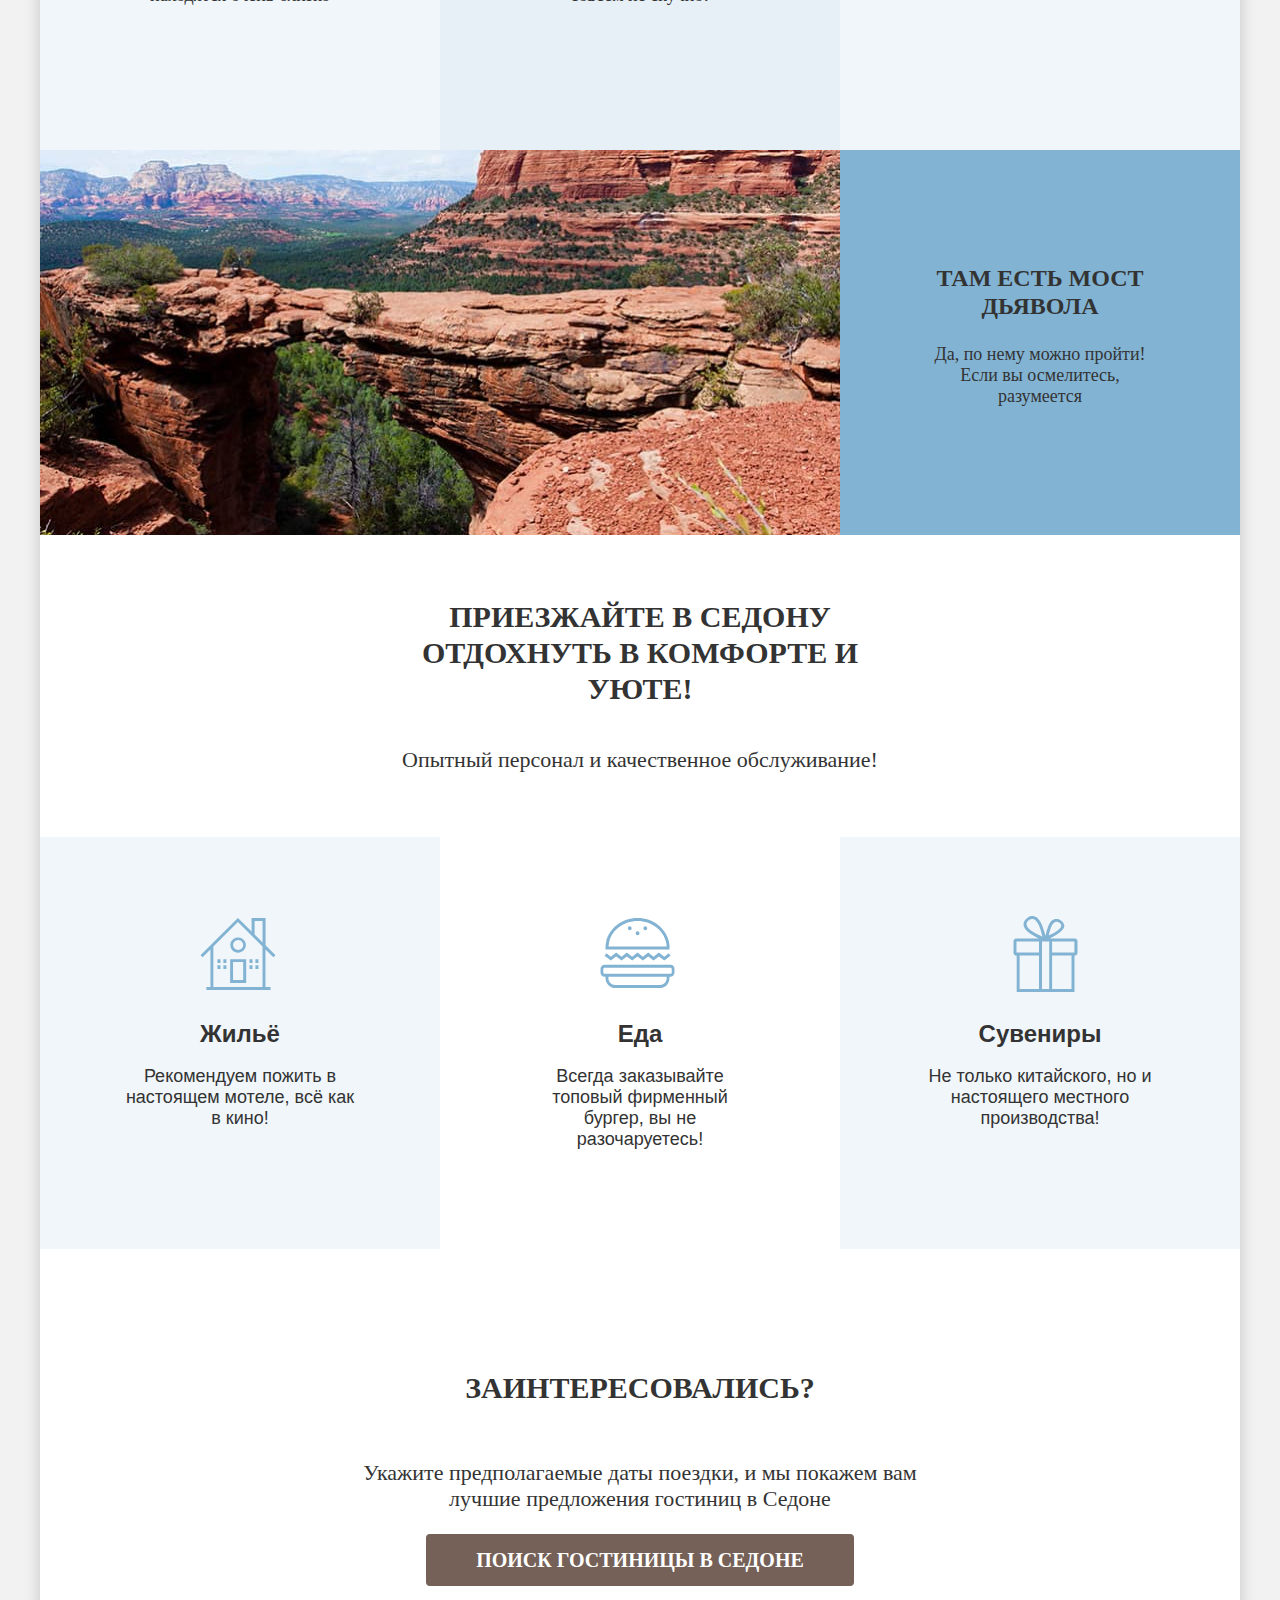
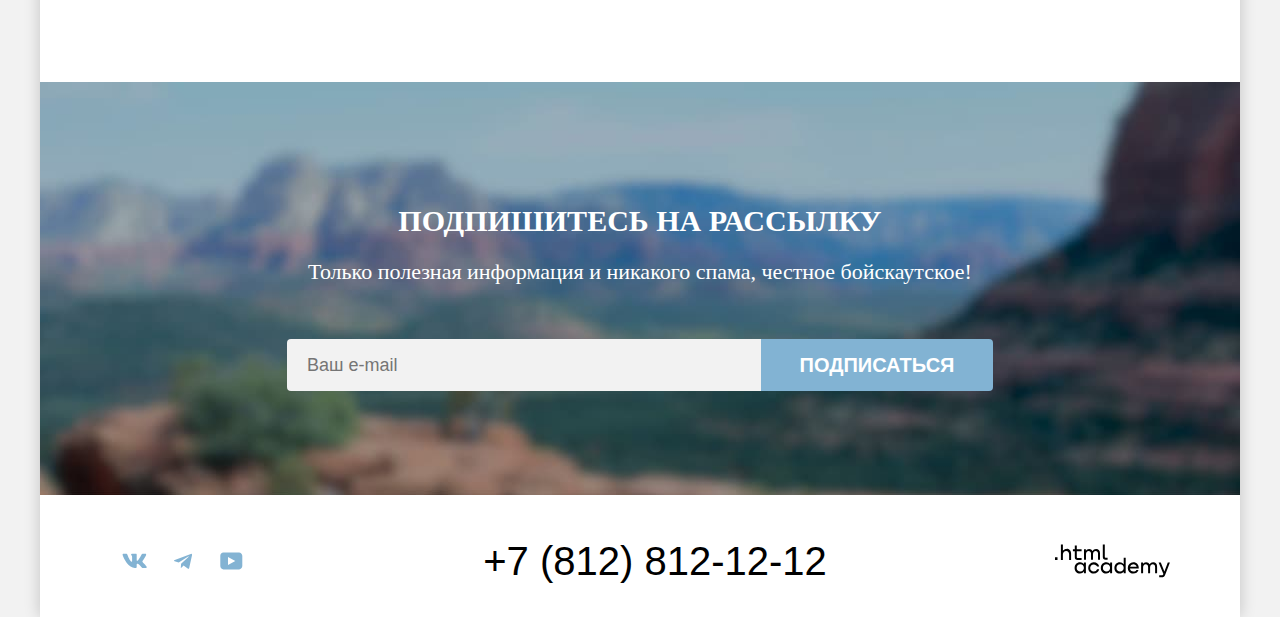
==== commit 97df81fc: "Merge pull request #8 from MrDudko/master" ====
--- a/index.html
+++ b/index.html
@@ -31,7 +31,7 @@
                 <svg class="navigation-icon" aria-hidden="true" focusable="false" width="20" height="20" viewBox="0 0 20 20" fill="none" xmlns="http://www.w3.org/2000/svg">
                   <path d="M19.5 18.0083L15.8 14.3287C16.8 13.0359 17.5 11.3453 17.5 9.4558C17.5 5.08011 13.9 1.5 9.5 1.5C5.1 1.5 1.5 5.17956 1.5 9.55525C1.5 13.9309 5.1 17.511 9.5 17.511C11.3 17.511 13 16.9144 14.4 15.8204L18.1 19.5L19.5 18.0083ZM9.5 15.5221C6.2 15.5221 3.5 12.837 3.5 9.55525C3.5 6.27348 6.2 3.5884 9.5 3.5884C12.8 3.5884 15.5 6.27348 15.5 9.55525C15.5 12.837 12.8 15.5221 9.5 15.5221Z" fill="black"/>
                   </svg>
-                                  <span class="visually-hidden">
+                  <span class="visually-hidden">
                   Поиск
                 </span>
               </a>
@@ -48,9 +48,8 @@
               </a>
             </li>
             </li>
-            <li class="navigation-item navigation-user-button">
-              <a class="navigation-link navigation-button button">Хочу сюда!
-              </a>
+            <li class="navigation-user-item navigation-user-button">
+              <a class="navigation-link navigation-button button button-brown" href="#">Хочу сюда!</a>
             </li>
           </ul>
         </nav>
@@ -134,7 +133,7 @@
           <h2 class="search-hotel-title">Заинтересовались?</h2>
           <p class="search-hotel-text">Укажите предполагаемые даты поездки, и мы покажем вам лучшие предложения гостиниц
             в Седоне</p>
-          <a class="buttom-search-hotel" href="#">Поиск гостиницы в седоне</a>
+          <a class="buttom-search-hotel button button-brown" href="#">Поиск гостиницы в седоне</a>
         </section>
 
         <section class="email">
@@ -146,7 +145,7 @@
             </label>
             <input class="field" type="email" name="subscribe-email" id="subscribe-email" placeholder="Ваш e-mail"
               required="">
-            <button class="button subscribe-button" type="submit">Подписаться</button>
+            <button class="button subscribe-button button-blue" type="submit">Подписаться</button>
           </form>
         </section>
       </main>
@@ -156,31 +155,24 @@
           <ul class="footer-social-list">
             <li class="footer-social-item">
               <a class="footer-social-button vkontakte" href="https://vk.com/htmlacademy">
-                <svg aria-hidden="true" focusable="false" xmlns="http://www.w3.org/2000/svg" width="25" height="15"
-                  fill="none" viewBox="0 0 25 15">
-                  <path fill="#83B3D3" fill-rule="evenodd"
-                    d="M24.1 1.8c.2-.5 0-1-.8-1h-2.6c-.7 0-1 .4-1.1.8 0 0-1.4 3.2-3.3 5.3-.6.6-.9.8-1.2.8-.2 0-.4-.2-.4-.8V1.8c0-.7-.2-1-.8-1h-4c-.5 0-.8.4-.8.6 0 .7 1 .8 1 2.6v3.8c0 .8 0 1-.4 1-.9 0-3-3.3-4.3-7-.3-.7-.5-1-1.2-1H1.6c-.8 0-1 .4-1 .8 0 .7 1 4 4.2 8.5C7 13.2 10 15 12.8 15c1.7 0 1.9-.4 1.9-1v-2.4c0-.7.2-.8.7-.8.4 0 1 .1 2.6 1.6 1.8 1.8 2 2.6 3 2.6h2.7c.7 0 1.1-.4 1-1.1-.3-.8-1.2-1.8-2.3-3-.6-.8-1.5-1.5-1.8-2-.4-.4-.3-.6 0-1 0 0 3.2-4.5 3.5-6Z"
-                    clip-rule="evenodd" />
+                <svg class="footer-social-icon" aria-hidden="true" focusable="false" xmlns="http://www.w3.org/2000/svg" width="25" height="15" fill="none" viewBox="0 0 25 15">
+                <path fill-rule="evenodd" d="M24.1 1.8c.2-.5 0-1-.8-1h-2.6c-.7 0-1 .4-1.1.8 0 0-1.4 3.2-3.3 5.3-.6.6-.9.8-1.2.8-.2 0-.4-.2-.4-.8V1.8c0-.7-.2-1-.8-1h-4c-.5 0-.8.4-.8.6 0 .7 1 .8 1 2.6v3.8c0 .8 0 1-.4 1-.9 0-3-3.3-4.3-7-.3-.7-.5-1-1.2-1H1.6c-.8 0-1 .4-1 .8 0 .7 1 4 4.2 8.5C7 13.2 10 15 12.8 15c1.7 0 1.9-.4 1.9-1v-2.4c0-.7.2-.8.7-.8.4 0 1 .1 2.6 1.6 1.8 1.8 2 2.6 3 2.6h2.7c.7 0 1.1-.4 1-1.1-.3-.8-1.2-1.8-2.3-3-.6-.8-1.5-1.5-1.8-2-.4-.4-.3-.6 0-1 0 0 3.2-4.5 3.5-6Z" clip-rule="evenodd"/>
                 </svg>
                 <span class="visually-hidden">Vkontakte</span>
               </a>
             </li>
             <li class="footer-social-item">
               <a class="footer-social-button telegram" href="https://t.me/htmlacademy">
-                <svg aria-hidden="true" focusable="false" xmlns="http://www.w3.org/2000/svg" width="18" height="16"
-                  fill="none" viewBox="0 0 18 16">
-                  <path fill="#83B3D3"
-                    d="M16.8 1 .8 7c-1 .4-1 1-.2 1.3l4.1 1.3 9.5-6c.5-.3.9-.1.5.2l-7.6 7-.3 4.1c.4 0 .6-.2.8-.4l2-2 4.1 3.1c.8.5 1.3.3 1.5-.7L18 2.2c.3-1-.4-1.6-1.1-1.2Z" />
+                <svg class="footer-social-icon" aria-hidden="true" focusable="false" xmlns="http://www.w3.org/2000/svg" width="18" height="16" fill="none" viewBox="0 0 18 16">
+                <path d="M16.8 1 .8 7c-1 .4-1 1-.2 1.3l4.1 1.3 9.5-6c.5-.3.9-.1.5.2l-7.6 7-.3 4.1c.4 0 .6-.2.8-.4l2-2 4.1 3.1c.8.5 1.3.3 1.5-.7L18 2.2c.3-1-.4-1.6-1.1-1.2Z"/>
                 </svg>
                 <span class="visually-hidden">Telegram</span>
               </a>
             </li>
             <li class="footer-social-item">
               <a class="footer-social-button youtube" href="https://www.youtube.com/user/htmlacademyru">
-                <svg aria-hidden="true" focusable="false" xmlns="http://www.w3.org/2000/svg" width="23" height="18"
-                  fill="none" viewBox="0 0 23 18">
-                  <path fill="#83B3D3"
-                    d="M19 .4H3.4C1.6.4.3 2 .3 3.8v10c0 2 1.3 3.6 3.2 3.6h15.7c1.6 0 3.1-1.6 3.1-3.4V3.8C22.1 2 20.8.4 19 .4ZM8 12.9v-8l7.3 4-7.3 4Z" />
+                <svg class="footer-social-icon" aria-hidden="true" focusable="false" xmlns="http://www.w3.org/2000/svg" width="23" height="18" fill="none" viewBox="0 0 23 18">
+                <path d="M19 .4H3.4C1.6.4.3 2 .3 3.8v10c0 2 1.3 3.6 3.2 3.6h15.7c1.6 0 3.1-1.6 3.1-3.4V3.8C22.1 2 20.8.4 19 .4ZM8 12.9v-8l7.3 4-7.3 4Z"/>
                 </svg>
                 <span class="visually-hidden">Youtube</span>
               </a>
@@ -192,10 +184,8 @@
           <a class="footer-contacts-phone" href="tel:+78128121212">+7 (812) 812-12-12</a>
         </section>
         <a class="footer-creator-image" href="https://htmlacademy.ru/">
-          <svg aria-hidden="true" focusable="false" xmlns="http://www.w3.org/2000/svg" width="115" height="34"
-            fill="none" viewBox="0 0 115 34">
-            <path fill="#000"
-              d="M0 13.3v2.6h2.5v-2.6H0ZM11.6 4.9c-1.6 0-2.8.7-3.6 1.7h-.1V.4h-2v15.5h2v-5.3C7.9 8.5 9.2 7 11.2 7c1.8 0 2.9 1.4 2.9 3.2v5.7h2V9.8c.1-3-1.8-5-4.5-5ZM26.6 5.2h-4.8V1.5h-2v3.8h-1.9v2h1.9v6c0 1.7 1 2.7 2.7 2.7h4.1v-2h-3.7c-.7 0-1.1-.4-1.1-1.1V7.2h4.8v-2ZM41.1 5c-1.6 0-2.9.8-3.5 2h-.1a3.7 3.7 0 0 0-3.4-2c-1.4 0-2.5.8-3.1 1.8h-.1V5.2H29v10.6h2v-5.4c0-2 1-3.5 2.6-3.5 1.5 0 2.4 1 2.4 2.6v6.3h2v-5.6c0-2.4 1.4-3.3 2.6-3.3 1.5 0 2.4 1 2.4 2.6v6.3h2V9.3c.1-2.5-1.4-4.3-3.9-4.3ZM47.8 13c0 1.8 1 2.8 2.8 2.8h2v-2h-1.7c-.7 0-1.1-.4-1.1-1.1V.4h-2V13ZM28.9 20a4.9 4.9 0 0 0-3.9-1.7c-3.1 0-5.4 2.3-5.4 5.6s2.3 5.6 5.4 5.6c1.8 0 3-.8 3.8-2h.1v1.7h2V18.6h-2V20Zm-3.6 7.5a3.5 3.5 0 0 1-3.6-3.6c0-2 1.4-3.6 3.6-3.6s3.6 1.6 3.6 3.6c0 1.9-1.4 3.6-3.6 3.6ZM44.2 22.4c-.5-2.4-2.6-4.1-5.4-4.1a5.4 5.4 0 0 0-5.6 5.6c0 3 2.2 5.6 5.6 5.6 2.8 0 4.9-1.8 5.4-4.2h-2.1a3.4 3.4 0 0 1-3.3 2.3 3.5 3.5 0 0 1-3.6-3.6c0-2 1.4-3.6 3.6-3.6 1.6 0 2.8 1 3.3 2.2h2.1v-.2ZM55.1 20a4.9 4.9 0 0 0-3.9-1.7c-3.1 0-5.4 2.3-5.4 5.6s2.3 5.6 5.4 5.6c1.8 0 3-.8 3.8-2h.1v1.7h2V18.6h-2V20Zm-3.6 7.5a3.5 3.5 0 0 1-3.6-3.6c0-2 1.4-3.6 3.6-3.6s3.6 1.6 3.6 3.6c0 1.9-1.5 3.6-3.6 3.6ZM68.7 20.2a5 5 0 0 0-3.9-2c-3.1 0-5.4 2.4-5.4 5.7 0 3.3 2.2 5.6 5.4 5.6 1.7 0 3-.8 3.8-1.8h.1v1.5h2V13.8h-2v6.4Zm-3.6 7.3a3.5 3.5 0 0 1-3.6-3.6c0-2 1.4-3.6 3.6-3.6s3.6 1.6 3.6 3.6c-.1 2-1.5 3.6-3.6 3.6ZM78.3 18.3a5.4 5.4 0 0 0-5.5 5.6c0 3 2.1 5.6 5.5 5.6 2.5 0 4.5-1.3 5.2-3.6h-2.1c-.5 1-1.6 1.6-3 1.6-1.9 0-3.3-1.3-3.4-3h8.8c.2-3.5-2-6.2-5.5-6.2Zm0 1.9c1.7 0 3 1 3.3 2.6h-6.5a3.2 3.2 0 0 1 3.2-2.6ZM98.2 18.3a4 4 0 0 0-3.6 2h-.1c-.6-1.2-1.8-2-3.4-2-1.4 0-2.5.7-3.1 1.8v-1.5h-1.9v10.6h2v-5.4c0-2 1-3.4 2.6-3.5 1.5 0 2.4 1 2.4 2.6v6.3h2v-5.6c0-2.4 1.4-3.3 2.6-3.3 1.5 0 2.4 1 2.4 2.6v6.3h2v-6.5c.1-2.6-1.4-4.4-3.9-4.4ZM109.4 27.4l-3.6-9h-2.2l4.8 11.7c-.3.9-.7 1.2-1.7 1.2h-2.5v2h2.5c1.8 0 2.8-.8 3.5-2.6l4.7-12.2h-2.1l-3.4 8.9Z" />
+          <svg class="logo-html-academy" aria-hidden="true" focusable="false" xmlns="http://www.w3.org/2000/svg" width="115" height="34" fill="none" viewBox="0 0 115 34">
+          <path d="M0 13.3v2.6h2.5v-2.6H0ZM11.6 4.9c-1.6 0-2.8.7-3.6 1.7h-.1V.4h-2v15.5h2v-5.3C7.9 8.5 9.2 7 11.2 7c1.8 0 2.9 1.4 2.9 3.2v5.7h2V9.8c.1-3-1.8-5-4.5-5ZM26.6 5.2h-4.8V1.5h-2v3.8h-1.9v2h1.9v6c0 1.7 1 2.7 2.7 2.7h4.1v-2h-3.7c-.7 0-1.1-.4-1.1-1.1V7.2h4.8v-2ZM41.1 5c-1.6 0-2.9.8-3.5 2h-.1a3.7 3.7 0 0 0-3.4-2c-1.4 0-2.5.8-3.1 1.8h-.1V5.2H29v10.6h2v-5.4c0-2 1-3.5 2.6-3.5 1.5 0 2.4 1 2.4 2.6v6.3h2v-5.6c0-2.4 1.4-3.3 2.6-3.3 1.5 0 2.4 1 2.4 2.6v6.3h2V9.3c.1-2.5-1.4-4.3-3.9-4.3ZM47.8 13c0 1.8 1 2.8 2.8 2.8h2v-2h-1.7c-.7 0-1.1-.4-1.1-1.1V.4h-2V13ZM28.9 20a4.9 4.9 0 0 0-3.9-1.7c-3.1 0-5.4 2.3-5.4 5.6s2.3 5.6 5.4 5.6c1.8 0 3-.8 3.8-2h.1v1.7h2V18.6h-2V20Zm-3.6 7.5a3.5 3.5 0 0 1-3.6-3.6c0-2 1.4-3.6 3.6-3.6s3.6 1.6 3.6 3.6c0 1.9-1.4 3.6-3.6 3.6ZM44.2 22.4c-.5-2.4-2.6-4.1-5.4-4.1a5.4 5.4 0 0 0-5.6 5.6c0 3 2.2 5.6 5.6 5.6 2.8 0 4.9-1.8 5.4-4.2h-2.1a3.4 3.4 0 0 1-3.3 2.3 3.5 3.5 0 0 1-3.6-3.6c0-2 1.4-3.6 3.6-3.6 1.6 0 2.8 1 3.3 2.2h2.1v-.2ZM55.1 20a4.9 4.9 0 0 0-3.9-1.7c-3.1 0-5.4 2.3-5.4 5.6s2.3 5.6 5.4 5.6c1.8 0 3-.8 3.8-2h.1v1.7h2V18.6h-2V20Zm-3.6 7.5a3.5 3.5 0 0 1-3.6-3.6c0-2 1.4-3.6 3.6-3.6s3.6 1.6 3.6 3.6c0 1.9-1.5 3.6-3.6 3.6ZM68.7 20.2a5 5 0 0 0-3.9-2c-3.1 0-5.4 2.4-5.4 5.7 0 3.3 2.2 5.6 5.4 5.6 1.7 0 3-.8 3.8-1.8h.1v1.5h2V13.8h-2v6.4Zm-3.6 7.3a3.5 3.5 0 0 1-3.6-3.6c0-2 1.4-3.6 3.6-3.6s3.6 1.6 3.6 3.6c-.1 2-1.5 3.6-3.6 3.6ZM78.3 18.3a5.4 5.4 0 0 0-5.5 5.6c0 3 2.1 5.6 5.5 5.6 2.5 0 4.5-1.3 5.2-3.6h-2.1c-.5 1-1.6 1.6-3 1.6-1.9 0-3.3-1.3-3.4-3h8.8c.2-3.5-2-6.2-5.5-6.2Zm0 1.9c1.7 0 3 1 3.3 2.6h-6.5a3.2 3.2 0 0 1 3.2-2.6ZM98.2 18.3a4 4 0 0 0-3.6 2h-.1c-.6-1.2-1.8-2-3.4-2-1.4 0-2.5.7-3.1 1.8v-1.5h-1.9v10.6h2v-5.4c0-2 1-3.4 2.6-3.5 1.5 0 2.4 1 2.4 2.6v6.3h2v-5.6c0-2.4 1.4-3.3 2.6-3.3 1.5 0 2.4 1 2.4 2.6v6.3h2v-6.5c.1-2.6-1.4-4.4-3.9-4.4ZM109.4 27.4l-3.6-9h-2.2l4.8 11.7c-.3.9-.7 1.2-1.7 1.2h-2.5v2h2.5c1.8 0 2.8-.8 3.5-2.6l4.7-12.2h-2.1l-3.4 8.9Z"/>
           </svg>
           <span class="visually-hidden">Логотип HTML-Academy</span>
         </a>
--- a/styles/styles.css
+++ b/styles/styles.css
@@ -56,17 +56,83 @@
 
 
 .button {
-font-family: "PT Sans", sans-serif;
-font-size: 16px;
-line-height: 20px;
-font-weight: 700;
-color: #FFFFFF;
-background-color: #82B3D3;
-text-transform: uppercase;
-border-width: 0;
-border-radius: 4px;
-cursor: pointer;
-}
+  font: inherit;
+  line-height: 20px;
+  font-weight: 700;
+  color: #FFFFFF;
+  text-transform: uppercase;
+  border: none;
+  border-radius: 4px;
+  cursor: pointer;
+  box-sizing: border-box;
+  padding: 8px;
+  display: inline-block;
+  text-decoration: none
+}
+
+
+.button-blue{
+  background-color: #82B3D3;
+}
+
+.button-blue:hover{
+  background-color: #68A2CA;
+}
+
+.button-blue:focus{
+  background-color: #68A2CA;
+  outline: none;
+}
+
+.button-blue:active{
+  background-color: #82B3D3;
+  color: rgba(255, 255, 255, 0.3);
+}
+
+.button-brown{
+  background-color: #756157;
+}
+
+.button-brown:hover{
+  background-color: #615048;
+}
+
+.button-brown:focus{
+  background-color: #615048;
+  outline: none;
+}
+
+.button-brown:active{
+  background: #756157;
+  color: rgba(255, 255, 255, 0.3);
+}
+
+.current-green-button{
+  background-color: #7DB54F;
+}
+
+.current-green-button:hover{
+  background-color: #6C9E42;
+}
+
+.current-green-button:focus{
+  background-color: #6C9E42;
+  outline: none;
+}
+
+.current-green-button:active{
+  background-color: #7DB54F;
+  color: rgba(255, 255, 255, 0.3);
+}
+
+.button-blue:disabled,
+.button-brown:disabled,
+.current-green-button:disabled{
+  background-color: #E5E5E5;
+  cursor: default;
+}
+
+
 
 .page-header {
   background-color: #ffffff;
@@ -113,9 +179,14 @@
 }
 
 .navigation-button {
-  background-color: #756157;
   text-decoration: none;
-  padding: 8px 34px;
+  padding: 8px;
+  width: 160px;
+  text-align: center;
+  margin: auto 0;
+  font-size: 16px;
+  line-height: 20px;
+  color: #FFFFFF;
 }
 
 .navigation-user-button {
@@ -461,7 +532,7 @@
 }
 /* footer*/
 
-.page-footer {
+.page-footer{
   display: flex;
   flex-wrap: wrap;
   width: 1060px;
@@ -472,20 +543,20 @@
   align-items: center;
 }
 
-.footer-contacts-phone {
+.footer-contacts-phone{
   font-size: 40px;
   line-height: 40px;
   font-style: normal;
-  color: #000000;
+  color:#000000;
   text-decoration: none;
-  text-align: center;
-}
-
-.footer-social {
+  margin-left: -25px;
+}
+
+.footer-social{
   width: 170px;
 }
 
-.footer-social-list {
+.footer-social-list{
   display: flex;
   flex-wrap: wrap;
   list-style-type: none;
@@ -493,51 +564,105 @@
   padding: 0;
 }
 
-.footer-social-item {
+.footer-social-item{
   min-width: 48px;
   min-height: 40px;
 }
 
-.footer-social-button {
-  display: flex;
-}
-
-.vkontakte {
+.footer-social-button{
+  display: flex;
+}
+
+.vkontakte{
   padding: 13px 12px;
 }
 
-.telegram {
+.telegram{
   padding: 13px 15px;
 }
 
-.youtube {
+.youtube{
   padding: 12px 13px;
 }
 
-.footer-contacts {
+.footer-social-icon{
+  fill: #83B3D3;
+}
+
+.footer-social-button:hover .footer-social-icon{
+  fill: #68A2CA;
+}
+
+.footer-social-button:focus .footer-social-icon{
+  fill: #68A2CA;
+}
+
+.footer-social-button:focus{
+  outline: none;
+}
+
+.footer-social-button:active .footer-social-icon{
+  fill: rgba(104, 162, 202, 0.3);
+}
+
+.footer-contacts{
   max-width: 350px;
 }
 
-.footer-creator-image {
+.footer-contacts-phone:hover{
+  color: #756157;
+}
+
+.footer-contacts-phone:focus{
+  color: #756157;
+  outline: none;
+}
+
+.footer-contacts-phone:active{
+  color: rgba(117, 97, 87, 0.3);
+}
+
+.footer-creator-image{
   width: 115px;
   display: flex;
 }
 
-.academy-logo {
+.academy-logo{
   display: block;
 }
 
+.logo-html-academy{
+  fill: #000000;
+}
+
+.footer-creator-image:hover .logo-html-academy{
+  fill: #756157;
+}
+
+.footer-creator-image:focus .logo-html-academy{
+  fill: #756157;
+}
+
+.footer-creator-image:focus{
+  outline: none;
+}
+
+.footer-creator-image:active .logo-html-academy:active{
+  fill: rgba(117, 97, 87, 0.3);
+}
+
+
 /*catalog*/
 
 .inner-container {
-  color:#FFFFFF;
+  color: #FFFFFF;
   background-color: #3e75a0;
   background-image: url("../images/hotels-filter-background.jpg");
   background-size: 100% auto;
   background-repeat: no-repeat;
-  padding:70px;
-  padding-top:35px;
-  margin-bottom:50px;
+  padding: 70px;
+  padding-top: 35px;
+  margin-bottom: 50px;
 }
 
 .inner-header-filter-container {
@@ -556,15 +681,13 @@
 /*хлебные крошки*/
 
 .breadcrumbs {
-  margin-left: 70px;
-  list-style-type:none;
-  display:flex;
-  flex-wrap:wrap;
-  margin:0;
-  padding:0;
+    list-style-type: none;
+  display: flex;
+  flex-wrap: wrap;
+  margin: 0;
+  padding: 0;
   margin-bottom:40px;
   align-items: center;
-  position: relative;
 }
 
 .breadcrumbs-item {
@@ -578,23 +701,25 @@
 
 /*параметры поиска*/
 
-.catalog-products{
-  width: 1060px;
-  height: 160px;
-}
-
-.catalog-filter {
+/* hotels-filter */
+.hotels-filter{
   display: flex;
   flex-wrap: wrap;
 }
 
-.catalog-filter-list {
+.hotels-filter-list{
   list-style-type: none;
-  padding: 0;
-  margin: 0;
-}
-
-.catalog-filter-title{
+  margin: 0;
+  padding: 0;
+}
+
+.hotels-filter-group:disabled,
+.hotels-filter-group-price:disabled{
+  opacity: 0.5;
+  cursor: default;
+}
+
+.hotels-filter-title{
   font-size: 20px;
   line-height: 24px;
   font-weight: 700;
@@ -602,49 +727,235 @@
   margin-bottom: 32px;
 }
 
-.catalog-filter-group{
+.hotels-filter-group{
   width: 150px;
-  padding: 0;
-  margin: 0;
+  margin: 0;
+  padding: 0;
   border: 0;
-
 }
 
 .comfort{
   margin-right: 70px;
 }
+
+.control-checkbox{
+  position: relative;
+  display: block;
+  padding-left: 36px;
+}
+
+.control-mark{
+  position: absolute;
+  width: 20px;
+  height: 20px;
+  background-color: #FFFFFF;
+  left: 0;
+  cursor: pointer;
+}
+
+.control-mark-checkbox{
+  border-radius: 4px;
+}
+
+.control-mark-radio{
+  border-radius: 50%;
+}
+
+.checkbox-item[type="checkbox"]:hover + .control-mark,
+.radio-item[type="radio"]:hover + .control-mark{
+  outline: none;
+  opacity: 0.5;
+}
+
+.checkbox-item[type="checkbox"]:hover ~ .control-label,
+.radio-item[type="radio"]:hover ~ .control-label{
+  color: rgba(255, 255, 255, 0.5)
+}
+
+.checkbox-item[type="checkbox"]:focus + .control-mark,
+.radio-item[type="radio"]:focus + .control-mark{
+  outline: 3px solid #83B3D3;
+}
+
+.checkbox-item[type="checkbox"]:active + .control-mark,
+.radio-item[type="radio"]:active + .control-mark{
+  outline: none;
+  opacity: 0.3;
+}
+
+.checkbox-item[type="checkbox"]:active ~ .control-label,
+.radio-item[type="radio"]:active ~ .control-label{
+  color: rgba(255, 255, 255, 0.3)
+}
+
+.checkbox-item[type="checkbox"]:checked + .control-mark{
+  background-image: url("../images/icons/checkbox.svg");
+  background-repeat: no-repeat;
+  background-position: center;
+}
+
+.radio-item[type="radio"]:checked + .control-mark::after{
+  content: "";
+  width: 10px;
+  height: 10px;
+  border-radius: 50%;
+  background-color: #3F5E72;
+  position: absolute;
+  right: 5px;
+  bottom: 5px;
+}
+
+.control-label{
+  line-height: 23px;
+  cursor: pointer;
+}
+
+.hotels-filter-item:not(:last-child){
+  margin-bottom: 16px;
+}
+
 .type-house{
   margin-right: 140px;
 }
 
-.price{
-  width:288px;
-  border:0;
-  margin:0;
-  padding:0;
-  margin-right:70px;
+.control-radio{
+  position: relative;
+  display: block;
+  padding-left: 36px;
+}
+
+.hotels-filter-group-price{
+  width: 288px;
+  border: 0;
+  margin: 0;
+  padding: 0;
+  margin-right: 70px;
   flex-shrink: 0;
 }
 
-.price-header{
-  font-weight: 700;
-  font-size: 20px;
-  line-height: 24px
+.range-input::-webkit-outer-spin-button,
+.range-input::-webkit-inner-spin-button{
+  appearance: none;
+  margin: 0;
+}
+
+.range-wrapper-inputs{
+  display: flex;
+  justify-content: space-between;
+  margin-bottom: 44px;
+}
+
+.range-input{
+  width: 143px;
+  padding:12px 20px;
+  box-sizing: border-box;
+  font:inherit;
+  line-height: 24px;
+  font-weight: 700;
+  background-color: #F2F2F2;
+}
+
+.range-input:hover{
+  background-color: #E6E6E6;
+}
+
+/* .range-input:focus-visible{
+  outline:3px solid #83B3D3;
+} */
+
+.range-input:active{
+  outline: 2px solid #000000;
+}
+
+.range-input:disabled,
+.range-toggle:disabled{
+  opacity: 0.5;
+  cursor: default;
+}
+
+.range-input-min{
+  border-bottom-left-radius: 4px;
+  border-top-left-radius: 4px;
+  border: none;
+  padding-right: 31px;
+}
+
+.range-input-max{
+  border-bottom-right-radius: 4px;
+  border-top-right-radius: 4px;
+  border: none;
+  padding-right: 34px;
+}
+
+.range-scale{
+  position: relative;
+  height: 4px;
+  background-color: rgba(255, 255, 255, 0.3)
+}
+
+.range-bar{
+  position: absolute;
+  height:4px;
+  background-color: #FFFFFF;
+}
+
+.range-toggle{
+  position: absolute;
+  width: 20px;
+  height: 20px;
+  background-color: #FFFFFF;
+  border: none;
+  border-radius: 5px;
+  cursor: pointer;
+}
+
+.range-toggle:hover{
+  background-color: #FFFFFF;
+}
+
+.range-toggle:active,
+.range-toggle:focus{
+  background-color: #FFFFFF;
+  outline: 3px solid #83B3D3;
+}
+
+.toggle-min{
+  top: -8px;
+  left: 0;
+}
+
+.toggle-max{
+  top: -8px;
+  right: 0;
+}
+
+.filter-price-container{
+  position: relative;
+}
+
+.catalog-filter-label{
+  line-height: 24px;
+  position: absolute;
+  color: rgba(0, 0, 0, 0.5);
+  right: 20px;
+  bottom: 50%;
+  margin-bottom: -12px;
 }
 
 .filter-button{
-  width:191px;
-  padding-top:56px;
-}
-.catalog-filter-button{
-  text-align:center;
-  width:191px;
-  font-size:16px;
+  width: 191px;
+  padding-top: 56px;
+}
+
+.hotels-filter-button{
+  text-align: center;
+  width: 191px;
+  font-size: 16px;
   line-height: 20px;
 }
 
 .select{
-  margin-bottom:32px;
+  margin-bottom: 32px;
 }
 
 .reset{
@@ -656,19 +967,20 @@
 }
 
 .reset:focus{
-  color:#FFFFFF;
+  color: #FFFFFF;
   outline: 3px solid #83B3D3;
   border-radius: 4px;
 }
 
 .reset:active{
-  color:rgba(255, 255, 255, 0.3);
-  outline:none;
+  color: rgba(255, 255, 255, 0.3);
+  outline: none;
 }
 
 .reset:disabled{
-  color:rgba(255, 255, 255, 0.1);
-  outline:none;
+  color: rgba(255, 255, 255, 0.1);
+  outline: none;
+  cursor: default;
 }
 
 /*сортировка*/
@@ -796,12 +1108,13 @@
   box-sizing: border-box;
   border: 1px solid #E6E6E6;
   border-radius: 4px;
-  padding: 20px;
+  padding: 19px 20px;
   display: grid;
   grid-template-columns: 140px 140px;
   grid-template-rows: auto repeat(3, min-content);
   grid-column-gap: 20px;
   grid-row-gap: 16px;
+  row-gap: 16px;
   }
 
 .product-card-link {
@@ -829,7 +1142,7 @@
   color: #333333;
   justify-self: end;
 }
-
+/*
 .product-card-button{
   font-family: 'PT Sans';
   font-style: normal;
@@ -840,8 +1153,8 @@
   text-align: center;
   text-transform: uppercase;
   text-decoration: none;
-  }
-
+  }*/
+/*
 .hotel-card-button{
   font-family: 'PT Sans';
   font-style: normal;
@@ -852,6 +1165,16 @@
   text-align: center;
   text-transform: uppercase;
   text-decoration: none;
+  }*/
+
+  .hotel-card-button-about{
+    text-align: center;
+    align-self: center;
+    font-size: 16px;
+  }
+
+  .hotel-card-button{
+    font-size: 16px;
   }
 
 .product-card-type {
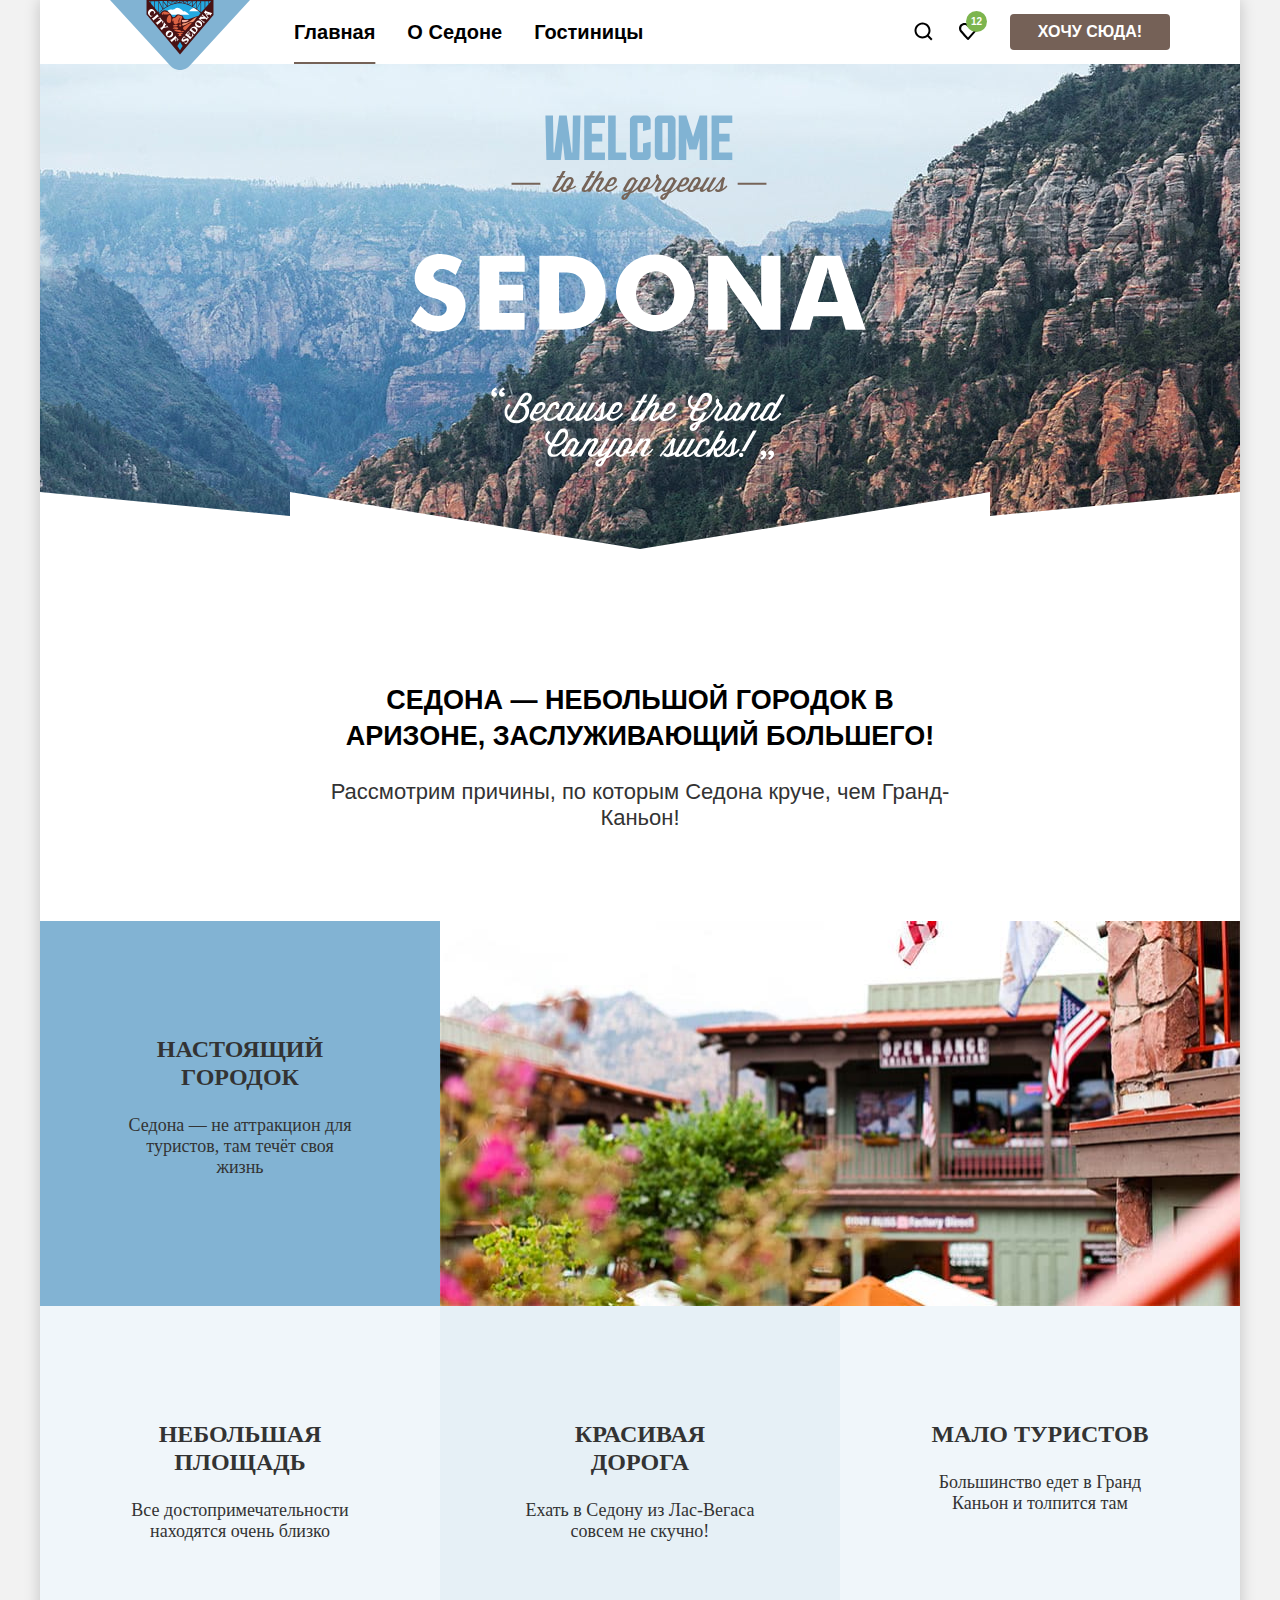
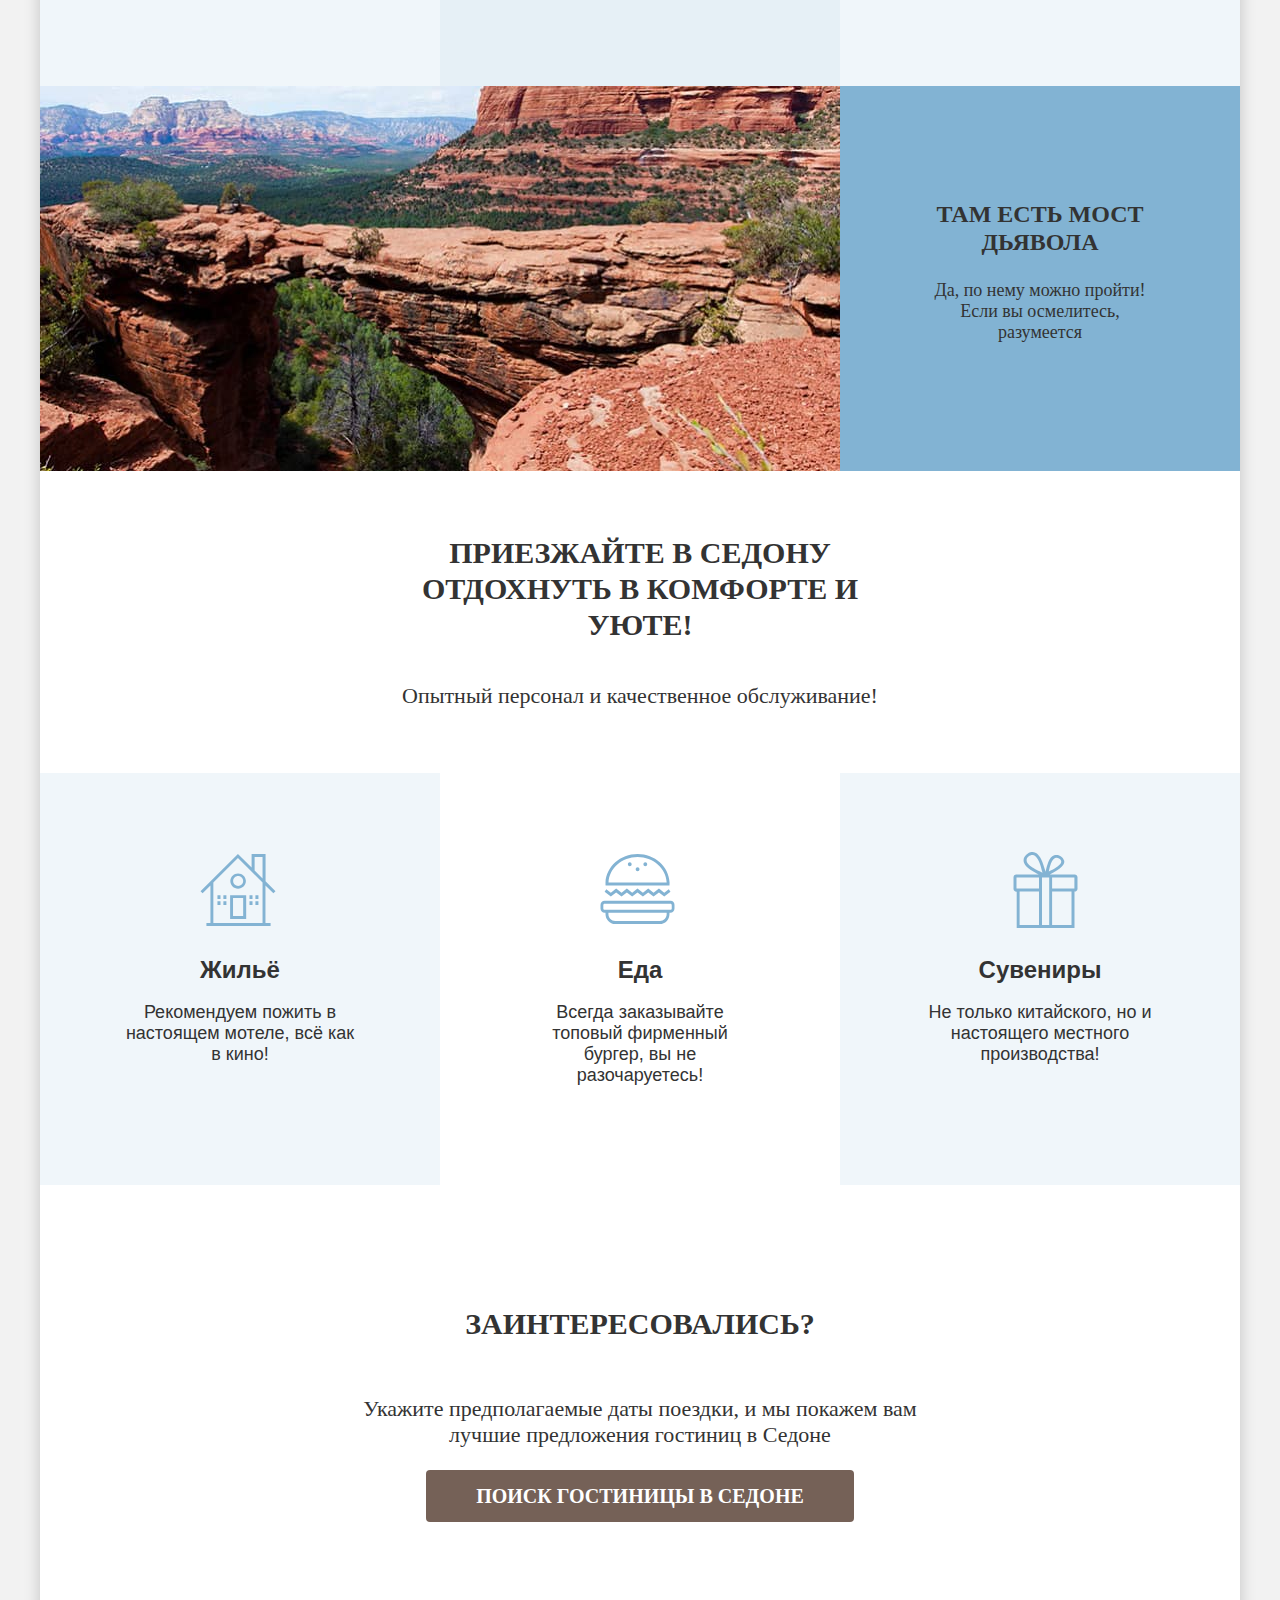
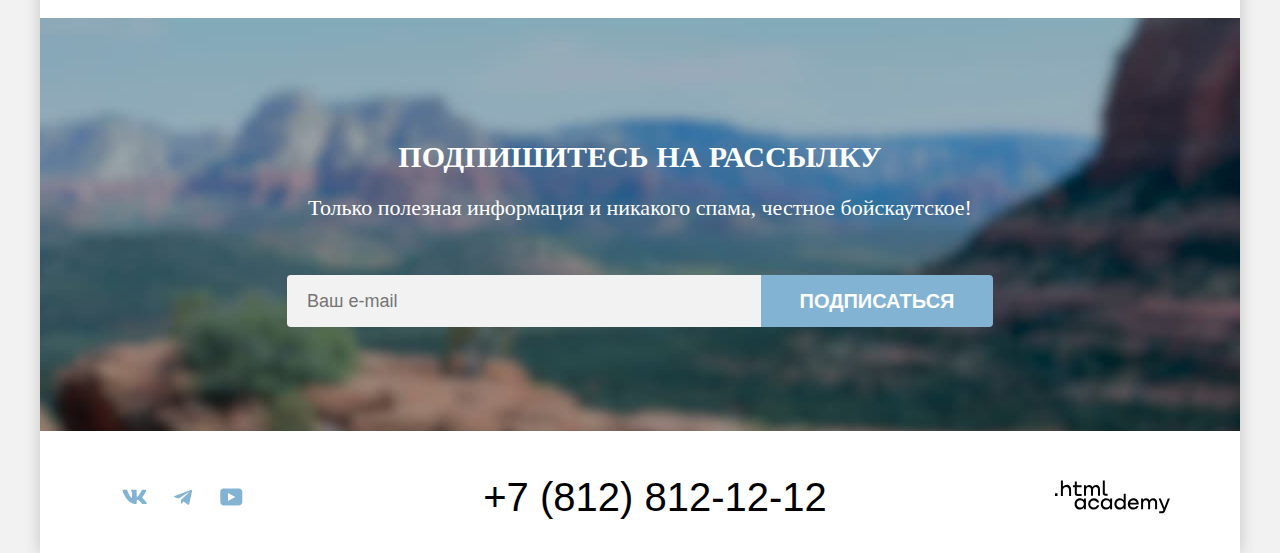
==== commit e20940eb: "Merge pull request #9 from MrDudko/master" ====
--- a/index.html
+++ b/index.html
@@ -9,55 +9,49 @@
 
   <body>
     <div class="container">
-      <header class="page-header">
+      <header class="page-header" data-test="header">
+        <a class="logo">
+          <img class="logo-header" src="images/logo.svg" width="140" height="70" alt="Логотип Sedona.">
+        </a>
         <nav class="navigation">
-          <a class="navigation-logo" href="index.html">
-            <img class="page-header-logo" src="images/logo.svg" width="140" height="70,05" alt="Логотип Седона».">
-          </a>
-          <ul class="navigation-list">
+          <ul class="navigation-list navigation-menu">
             <li class="navigation-item">
-              <a class="navigation-link" href="#">Главная</a>
+              <a class="navigation-link navigation-link-current">Главная</a>
             </li>
             <li class="navigation-item">
-              <a class="navigation-link" href="#">О седоне</a>
+              <a class="navigation-link" href="#">О Седоне</a>
             </li>
             <li class="navigation-item">
               <a class="navigation-link" href="catalog.html">Гостиницы</a>
             </li>
           </ul>
-          <ul class="navigation-user">
-            <li class="navigation-item ">
-              <a class="navigation-link" href="#">
-                <svg class="navigation-icon" aria-hidden="true" focusable="false" width="20" height="20" viewBox="0 0 20 20" fill="none" xmlns="http://www.w3.org/2000/svg">
-                  <path d="M19.5 18.0083L15.8 14.3287C16.8 13.0359 17.5 11.3453 17.5 9.4558C17.5 5.08011 13.9 1.5 9.5 1.5C5.1 1.5 1.5 5.17956 1.5 9.55525C1.5 13.9309 5.1 17.511 9.5 17.511C11.3 17.511 13 16.9144 14.4 15.8204L18.1 19.5L19.5 18.0083ZM9.5 15.5221C6.2 15.5221 3.5 12.837 3.5 9.55525C3.5 6.27348 6.2 3.5884 9.5 3.5884C12.8 3.5884 15.5 6.27348 15.5 9.55525C15.5 12.837 12.8 15.5221 9.5 15.5221Z" fill="black"/>
-                  </svg>
-                  <span class="visually-hidden">
-                  Поиск
-                </span>
-              </a>
-            </li>
-            <li class="navigation-item">
-              <a class="navigation-link" href="#">
-                <svg class="navigation-icon" aria-hidden="true" focusable="false" width="20" height="20" viewBox="0 0 20 20" fill="none" xmlns="http://www.w3.org/2000/svg">
-                  <path d="M9.9 19C9.6 19 9.3 18.9 9.1 18.6C3.7 12.5 2.4 11.1 2.1 10.7C1.4 9.8 1 8.6 1 7.4C1 4.4 3.4 2 6.5 2C7.8 2 9 2.5 10 3.3C11 2.5 12.3 2 13.5 2C16.5 2 19 4.4 19 7.4C19 8.7 18.5 9.9 17.7 10.8L10.7 18.7C10.5 18.9 10.3 19 9.9 19ZM3.9 9.5C4.2 9.9 7.4 13.5 10 16.4L16.2 9.4C16.7 8.9 16.9 8.2 16.9 7.4C16.9 5.6 15.4 4.1 13.6 4.1C12.6 4.1 11.6 4.6 10.9 5.4C10.6 5.7 10.3 5.8 10 5.8C9.7 5.8 9.4 5.6 9.2 5.4C8.5 4.6 7.5 4.1 6.5 4.1C4.7 4.1 3.2 5.6 3.2 7.4C3.1 8.3 3.5 9 3.9 9.5C3.8 9.5 3.8 9.5 3.9 9.5Z" fill="black"/>
-                  </svg>
-
-                <span class="visually-hidden">
-                  Избранное
-                </span>
-              </a>
-            </li>
+          <ul class="navigation-list navigation-user">
+            <li class="navigation-user-item">
+              <a class="navigation-link navigation-link-user navigation-link-search" href="#">
+                <svg class="navigation-icon" aria-hidden="true" focusable="false" xmlns="http://www.w3.org/2000/svg" width="19" height="19" fill="none" viewBox="0 0 19 19">
+                  <path d="m18.5 17.008-3.7-3.68c1-1.292 1.7-2.983 1.7-4.872C16.5 4.08 12.9.5 8.5.5s-8 3.68-8 8.055c0 4.376 3.6 7.956 8 7.956 1.8 0 3.5-.597 4.9-1.69l3.7 3.679 1.4-1.492Zm-10-2.486c-3.3 0-6-2.685-6-5.967 0-3.282 2.7-5.967 6-5.967s6 2.685 6 5.967c0 3.282-2.7 5.967-6 5.967Z"/>
+                </svg>
+                <span class="visually-hidden">Поиск.</span>
+              </a>
+            </li>
+            <li class="navigation-user-item">
+              <a class="navigation-link navigation-link-user navigation-user-favorites" href="#">
+                <svg class="navigation-icon navigation-icon-favorites" aria-hidden="true" focusable="false" xmlns="http://www.w3.org/2000/svg" width="18" height="17" fill="none" viewBox="0 0 18 17">
+                  <path d="M8.9 17c-.3 0-.6-.1-.8-.4-5.4-6.1-6.7-7.5-7-7.9C.4 7.8 0 6.6 0 5.4 0 2.4 2.4 0 5.5 0 6.8 0 8 .5 9 1.3 10 .5 11.3 0 12.5 0c3 0 5.5 2.4 5.5 5.4 0 1.3-.5 2.5-1.3 3.4l-7 7.9c-.2.2-.4.3-.8.3Zm-6-9.5c.3.4 3.5 4 6.1 6.9l6.2-7c.5-.5.7-1.2.7-2 0-1.8-1.5-3.3-3.3-3.3-1 0-2 .5-2.7 1.3-.3.3-.6.4-.9.4-.3 0-.6-.2-.8-.4-.7-.8-1.7-1.3-2.7-1.3-1.8 0-3.3 1.5-3.3 3.3-.1.9.3 1.6.7 2.1-.1 0-.1 0 0 0Z"/>
+                </svg>
+                <span class="visually-hidden">Избранное.</span>
+                <span class="favorites-number">12</span>
+              </a>
             </li>
             <li class="navigation-user-item navigation-user-button">
-              <a class="navigation-link navigation-button button button-brown" href="#">Хочу сюда!</a>
+              <a class="navigation-button button button-brown" href="#">Хочу сюда!</a>
             </li>
           </ul>
         </nav>
       </header>
-
       <main class="main-container mailn-index">
         <section class="hero">
-          <h1 class="visually-hidden">Sedona</h1>
+          <h1 class="visually-hidden">Sedona.</h1>
           <figure class="hero-container">
             <img class="hero-text" src="images/welcome-text.svg" width="456" height="352" alt="Приветсвие Седона">
           </figure>
@@ -67,7 +61,7 @@
             большего!</h2>
           <p class="advantages-text advantages-text-about">Рассмотрим причины, по которым Седона круче, чем
             Гранд-Каньон!</p>
-          <h2 class="visually-hidden">Приемущества</h2>
+          <h2 class="visually-hidden">Приемущества.</h2>
           <ul class="advantages-list">
             <li class="advantages-item advantages-item-wide">
               <div class="advantages-item-container">
@@ -110,7 +104,7 @@
         </section>
 
         <section class="services-center center">
-          <h2 class="visually-hidden">Услуги</h2>
+          <h2 class="visually-hidden">Услуги.</h2>
           <h3 class="services-title">Приезжайте в Седону отдохнуть в комфорте и уюте!</h3>
           <p class="services-description">Опытный персонал и качественное обслуживание!</p>
           <ul class="services-list">
@@ -141,7 +135,7 @@
           <p class="email-text">Только полезная информация и никакого спама, честное бойскаутское!</p>
           <form class="subscribe-form" action="https://echo.htmlacademy.ru/" method="post">
             <label for="subscribe-email">
-              <span class="visually-hidden">E-mail</span>
+              <span class="visually-hidden">E-mail.</span>
             </label>
             <input class="field" type="email" name="subscribe-email" id="subscribe-email" placeholder="Ваш e-mail"
               required="">
@@ -151,46 +145,125 @@
       </main>
       <footer class="page-footer" data-test="footer">
         <section class="footer-social">
-          <h2 class="visually-hidden">Город Седона в социальных сетях</h2>
+          <h2 class="visually-hidden">Город Седона в социальных сетях.</h2>
           <ul class="footer-social-list">
             <li class="footer-social-item">
               <a class="footer-social-button vkontakte" href="https://vk.com/htmlacademy">
-                <svg class="footer-social-icon" aria-hidden="true" focusable="false" xmlns="http://www.w3.org/2000/svg" width="25" height="15" fill="none" viewBox="0 0 25 15">
-                <path fill-rule="evenodd" d="M24.1 1.8c.2-.5 0-1-.8-1h-2.6c-.7 0-1 .4-1.1.8 0 0-1.4 3.2-3.3 5.3-.6.6-.9.8-1.2.8-.2 0-.4-.2-.4-.8V1.8c0-.7-.2-1-.8-1h-4c-.5 0-.8.4-.8.6 0 .7 1 .8 1 2.6v3.8c0 .8 0 1-.4 1-.9 0-3-3.3-4.3-7-.3-.7-.5-1-1.2-1H1.6c-.8 0-1 .4-1 .8 0 .7 1 4 4.2 8.5C7 13.2 10 15 12.8 15c1.7 0 1.9-.4 1.9-1v-2.4c0-.7.2-.8.7-.8.4 0 1 .1 2.6 1.6 1.8 1.8 2 2.6 3 2.6h2.7c.7 0 1.1-.4 1-1.1-.3-.8-1.2-1.8-2.3-3-.6-.8-1.5-1.5-1.8-2-.4-.4-.3-.6 0-1 0 0 3.2-4.5 3.5-6Z" clip-rule="evenodd"/>
-                </svg>
-                <span class="visually-hidden">Vkontakte</span>
+                <svg class="footer-social-icon" aria-hidden="true" focusable="false" xmlns="http://www.w3.org/2000/svg"
+                  width="25" height="15" fill="none" viewBox="0 0 25 15">
+                  <path fill-rule="evenodd"
+                    d="M24.1 1.8c.2-.5 0-1-.8-1h-2.6c-.7 0-1 .4-1.1.8 0 0-1.4 3.2-3.3 5.3-.6.6-.9.8-1.2.8-.2 0-.4-.2-.4-.8V1.8c0-.7-.2-1-.8-1h-4c-.5 0-.8.4-.8.6 0 .7 1 .8 1 2.6v3.8c0 .8 0 1-.4 1-.9 0-3-3.3-4.3-7-.3-.7-.5-1-1.2-1H1.6c-.8 0-1 .4-1 .8 0 .7 1 4 4.2 8.5C7 13.2 10 15 12.8 15c1.7 0 1.9-.4 1.9-1v-2.4c0-.7.2-.8.7-.8.4 0 1 .1 2.6 1.6 1.8 1.8 2 2.6 3 2.6h2.7c.7 0 1.1-.4 1-1.1-.3-.8-1.2-1.8-2.3-3-.6-.8-1.5-1.5-1.8-2-.4-.4-.3-.6 0-1 0 0 3.2-4.5 3.5-6Z"
+                    clip-rule="evenodd" />
+                </svg>
+                <span class="visually-hidden">Vkontakte.</span>
               </a>
             </li>
             <li class="footer-social-item">
               <a class="footer-social-button telegram" href="https://t.me/htmlacademy">
-                <svg class="footer-social-icon" aria-hidden="true" focusable="false" xmlns="http://www.w3.org/2000/svg" width="18" height="16" fill="none" viewBox="0 0 18 16">
-                <path d="M16.8 1 .8 7c-1 .4-1 1-.2 1.3l4.1 1.3 9.5-6c.5-.3.9-.1.5.2l-7.6 7-.3 4.1c.4 0 .6-.2.8-.4l2-2 4.1 3.1c.8.5 1.3.3 1.5-.7L18 2.2c.3-1-.4-1.6-1.1-1.2Z"/>
-                </svg>
-                <span class="visually-hidden">Telegram</span>
+                <svg class="footer-social-icon" aria-hidden="true" focusable="false" xmlns="http://www.w3.org/2000/svg"
+                  width="18" height="16" fill="none" viewBox="0 0 18 16">
+                  <path
+                    d="M16.8 1 .8 7c-1 .4-1 1-.2 1.3l4.1 1.3 9.5-6c.5-.3.9-.1.5.2l-7.6 7-.3 4.1c.4 0 .6-.2.8-.4l2-2 4.1 3.1c.8.5 1.3.3 1.5-.7L18 2.2c.3-1-.4-1.6-1.1-1.2Z" />
+                </svg>
+                <span class="visually-hidden">Telegram.</span>
               </a>
             </li>
             <li class="footer-social-item">
               <a class="footer-social-button youtube" href="https://www.youtube.com/user/htmlacademyru">
-                <svg class="footer-social-icon" aria-hidden="true" focusable="false" xmlns="http://www.w3.org/2000/svg" width="23" height="18" fill="none" viewBox="0 0 23 18">
-                <path d="M19 .4H3.4C1.6.4.3 2 .3 3.8v10c0 2 1.3 3.6 3.2 3.6h15.7c1.6 0 3.1-1.6 3.1-3.4V3.8C22.1 2 20.8.4 19 .4ZM8 12.9v-8l7.3 4-7.3 4Z"/>
-                </svg>
-                <span class="visually-hidden">Youtube</span>
+                <svg class="footer-social-icon" aria-hidden="true" focusable="false" xmlns="http://www.w3.org/2000/svg"
+                  width="23" height="18" fill="none" viewBox="0 0 23 18">
+                  <path
+                    d="M19 .4H3.4C1.6.4.3 2 .3 3.8v10c0 2 1.3 3.6 3.2 3.6h15.7c1.6 0 3.1-1.6 3.1-3.4V3.8C22.1 2 20.8.4 19 .4ZM8 12.9v-8l7.3 4-7.3 4Z" />
+                </svg>
+                <span class="visually-hidden">Youtube.</span>
               </a>
             </li>
           </ul>
         </section>
         <section class="footer-contacts">
-          <h2 class="visually-hidden">Телефон</h2>
+          <h2 class="visually-hidden">Телефон.</h2>
           <a class="footer-contacts-phone" href="tel:+78128121212">+7 (812) 812-12-12</a>
         </section>
         <a class="footer-creator-image" href="https://htmlacademy.ru/">
-          <svg class="logo-html-academy" aria-hidden="true" focusable="false" xmlns="http://www.w3.org/2000/svg" width="115" height="34" fill="none" viewBox="0 0 115 34">
-          <path d="M0 13.3v2.6h2.5v-2.6H0ZM11.6 4.9c-1.6 0-2.8.7-3.6 1.7h-.1V.4h-2v15.5h2v-5.3C7.9 8.5 9.2 7 11.2 7c1.8 0 2.9 1.4 2.9 3.2v5.7h2V9.8c.1-3-1.8-5-4.5-5ZM26.6 5.2h-4.8V1.5h-2v3.8h-1.9v2h1.9v6c0 1.7 1 2.7 2.7 2.7h4.1v-2h-3.7c-.7 0-1.1-.4-1.1-1.1V7.2h4.8v-2ZM41.1 5c-1.6 0-2.9.8-3.5 2h-.1a3.7 3.7 0 0 0-3.4-2c-1.4 0-2.5.8-3.1 1.8h-.1V5.2H29v10.6h2v-5.4c0-2 1-3.5 2.6-3.5 1.5 0 2.4 1 2.4 2.6v6.3h2v-5.6c0-2.4 1.4-3.3 2.6-3.3 1.5 0 2.4 1 2.4 2.6v6.3h2V9.3c.1-2.5-1.4-4.3-3.9-4.3ZM47.8 13c0 1.8 1 2.8 2.8 2.8h2v-2h-1.7c-.7 0-1.1-.4-1.1-1.1V.4h-2V13ZM28.9 20a4.9 4.9 0 0 0-3.9-1.7c-3.1 0-5.4 2.3-5.4 5.6s2.3 5.6 5.4 5.6c1.8 0 3-.8 3.8-2h.1v1.7h2V18.6h-2V20Zm-3.6 7.5a3.5 3.5 0 0 1-3.6-3.6c0-2 1.4-3.6 3.6-3.6s3.6 1.6 3.6 3.6c0 1.9-1.4 3.6-3.6 3.6ZM44.2 22.4c-.5-2.4-2.6-4.1-5.4-4.1a5.4 5.4 0 0 0-5.6 5.6c0 3 2.2 5.6 5.6 5.6 2.8 0 4.9-1.8 5.4-4.2h-2.1a3.4 3.4 0 0 1-3.3 2.3 3.5 3.5 0 0 1-3.6-3.6c0-2 1.4-3.6 3.6-3.6 1.6 0 2.8 1 3.3 2.2h2.1v-.2ZM55.1 20a4.9 4.9 0 0 0-3.9-1.7c-3.1 0-5.4 2.3-5.4 5.6s2.3 5.6 5.4 5.6c1.8 0 3-.8 3.8-2h.1v1.7h2V18.6h-2V20Zm-3.6 7.5a3.5 3.5 0 0 1-3.6-3.6c0-2 1.4-3.6 3.6-3.6s3.6 1.6 3.6 3.6c0 1.9-1.5 3.6-3.6 3.6ZM68.7 20.2a5 5 0 0 0-3.9-2c-3.1 0-5.4 2.4-5.4 5.7 0 3.3 2.2 5.6 5.4 5.6 1.7 0 3-.8 3.8-1.8h.1v1.5h2V13.8h-2v6.4Zm-3.6 7.3a3.5 3.5 0 0 1-3.6-3.6c0-2 1.4-3.6 3.6-3.6s3.6 1.6 3.6 3.6c-.1 2-1.5 3.6-3.6 3.6ZM78.3 18.3a5.4 5.4 0 0 0-5.5 5.6c0 3 2.1 5.6 5.5 5.6 2.5 0 4.5-1.3 5.2-3.6h-2.1c-.5 1-1.6 1.6-3 1.6-1.9 0-3.3-1.3-3.4-3h8.8c.2-3.5-2-6.2-5.5-6.2Zm0 1.9c1.7 0 3 1 3.3 2.6h-6.5a3.2 3.2 0 0 1 3.2-2.6ZM98.2 18.3a4 4 0 0 0-3.6 2h-.1c-.6-1.2-1.8-2-3.4-2-1.4 0-2.5.7-3.1 1.8v-1.5h-1.9v10.6h2v-5.4c0-2 1-3.4 2.6-3.5 1.5 0 2.4 1 2.4 2.6v6.3h2v-5.6c0-2.4 1.4-3.3 2.6-3.3 1.5 0 2.4 1 2.4 2.6v6.3h2v-6.5c.1-2.6-1.4-4.4-3.9-4.4ZM109.4 27.4l-3.6-9h-2.2l4.8 11.7c-.3.9-.7 1.2-1.7 1.2h-2.5v2h2.5c1.8 0 2.8-.8 3.5-2.6l4.7-12.2h-2.1l-3.4 8.9Z"/>
+          <svg class="logo-html-academy" aria-hidden="true" focusable="false" xmlns="http://www.w3.org/2000/svg"
+            width="115" height="34" fill="none" viewBox="0 0 115 34">
+            <path
+              d="M0 13.3v2.6h2.5v-2.6H0ZM11.6 4.9c-1.6 0-2.8.7-3.6 1.7h-.1V.4h-2v15.5h2v-5.3C7.9 8.5 9.2 7 11.2 7c1.8 0 2.9 1.4 2.9 3.2v5.7h2V9.8c.1-3-1.8-5-4.5-5ZM26.6 5.2h-4.8V1.5h-2v3.8h-1.9v2h1.9v6c0 1.7 1 2.7 2.7 2.7h4.1v-2h-3.7c-.7 0-1.1-.4-1.1-1.1V7.2h4.8v-2ZM41.1 5c-1.6 0-2.9.8-3.5 2h-.1a3.7 3.7 0 0 0-3.4-2c-1.4 0-2.5.8-3.1 1.8h-.1V5.2H29v10.6h2v-5.4c0-2 1-3.5 2.6-3.5 1.5 0 2.4 1 2.4 2.6v6.3h2v-5.6c0-2.4 1.4-3.3 2.6-3.3 1.5 0 2.4 1 2.4 2.6v6.3h2V9.3c.1-2.5-1.4-4.3-3.9-4.3ZM47.8 13c0 1.8 1 2.8 2.8 2.8h2v-2h-1.7c-.7 0-1.1-.4-1.1-1.1V.4h-2V13ZM28.9 20a4.9 4.9 0 0 0-3.9-1.7c-3.1 0-5.4 2.3-5.4 5.6s2.3 5.6 5.4 5.6c1.8 0 3-.8 3.8-2h.1v1.7h2V18.6h-2V20Zm-3.6 7.5a3.5 3.5 0 0 1-3.6-3.6c0-2 1.4-3.6 3.6-3.6s3.6 1.6 3.6 3.6c0 1.9-1.4 3.6-3.6 3.6ZM44.2 22.4c-.5-2.4-2.6-4.1-5.4-4.1a5.4 5.4 0 0 0-5.6 5.6c0 3 2.2 5.6 5.6 5.6 2.8 0 4.9-1.8 5.4-4.2h-2.1a3.4 3.4 0 0 1-3.3 2.3 3.5 3.5 0 0 1-3.6-3.6c0-2 1.4-3.6 3.6-3.6 1.6 0 2.8 1 3.3 2.2h2.1v-.2ZM55.1 20a4.9 4.9 0 0 0-3.9-1.7c-3.1 0-5.4 2.3-5.4 5.6s2.3 5.6 5.4 5.6c1.8 0 3-.8 3.8-2h.1v1.7h2V18.6h-2V20Zm-3.6 7.5a3.5 3.5 0 0 1-3.6-3.6c0-2 1.4-3.6 3.6-3.6s3.6 1.6 3.6 3.6c0 1.9-1.5 3.6-3.6 3.6ZM68.7 20.2a5 5 0 0 0-3.9-2c-3.1 0-5.4 2.4-5.4 5.7 0 3.3 2.2 5.6 5.4 5.6 1.7 0 3-.8 3.8-1.8h.1v1.5h2V13.8h-2v6.4Zm-3.6 7.3a3.5 3.5 0 0 1-3.6-3.6c0-2 1.4-3.6 3.6-3.6s3.6 1.6 3.6 3.6c-.1 2-1.5 3.6-3.6 3.6ZM78.3 18.3a5.4 5.4 0 0 0-5.5 5.6c0 3 2.1 5.6 5.5 5.6 2.5 0 4.5-1.3 5.2-3.6h-2.1c-.5 1-1.6 1.6-3 1.6-1.9 0-3.3-1.3-3.4-3h8.8c.2-3.5-2-6.2-5.5-6.2Zm0 1.9c1.7 0 3 1 3.3 2.6h-6.5a3.2 3.2 0 0 1 3.2-2.6ZM98.2 18.3a4 4 0 0 0-3.6 2h-.1c-.6-1.2-1.8-2-3.4-2-1.4 0-2.5.7-3.1 1.8v-1.5h-1.9v10.6h2v-5.4c0-2 1-3.4 2.6-3.5 1.5 0 2.4 1 2.4 2.6v6.3h2v-5.6c0-2.4 1.4-3.3 2.6-3.3 1.5 0 2.4 1 2.4 2.6v6.3h2v-6.5c.1-2.6-1.4-4.4-3.9-4.4ZM109.4 27.4l-3.6-9h-2.2l4.8 11.7c-.3.9-.7 1.2-1.7 1.2h-2.5v2h2.5c1.8 0 2.8-.8 3.5-2.6l4.7-12.2h-2.1l-3.4 8.9Z" />
           </svg>
-          <span class="visually-hidden">Логотип HTML-Academy</span>
+          <span class="visually-hidden">Логотип HTML-Academy.</span>
         </a>
       </footer>
     </div>
+    <div class="modal-container modal-container-close">
+      <div class="modal modal-auth">
+        <button class="modal-close-button" type="button">
+          <svg class="modal-close-icon" aria-hidden="true" focusable="false" xmlns="http://www.w3.org/2000/svg" width="14" height="14" fill="none" viewBox="0 0 14 14">
+            <path d="M14 1.3 12.7 0 7 5.7 1.3 0 0 1.3 5.7 7 0 12.7 1.3 14 7 8.3l5.7 5.7 1.3-1.3L8.3 7 14 1.3Z"/>
+          </svg>
+          <span class="visually-hidden">Закрыть.</span>
+        </button>
+        <section class="modal-content">
+          <h2 class="modal-title">Поиск гостиницы в седоне.</h2>
+          <div class="modal-content-container">
+            <form class="modal-form" action="https://echo.htmlacademy.ru/" method="get">
+              <div class="modal-form-container">
+                <label class="modal-form-label" for="date-start">Дата заезда:</label>
+                <input class="modal-form-input modal-form-date" id="date-start" type="text" name="check-in-date" placeholder="Укажите дату" value="27 апреля 2020" required>
+                <span class="modal-form-comment comment-close comment-not">Мы не можем отправить вас в прошлое.</span>
+              </div>
+              <div class="modal-form-container">
+                <label class="modal-form-label" for="date-end">Дата выезда:</label>
+                <input class="modal-form-input modal-form-date" id="date-end" type="text" name="check-out-date" placeholder="Укажите дату" value="1 сентября 2023" required>
+                <span class="modal-form-comment comment-close">На эти даты есть свободные номера. Пока есть.</span>
+              </div>
+              <div class="modal-form-wrapper">
+                  <label class="modal-form-label" for="number-adult">Взрослые:</label>
+                  <button class="modal-form-button button-less" type="button">
+                    <svg class="button-icon" aria-hidden="true" focusable="false" xmlns="http://www.w3.org/2000/svg" width="20" height="20" fill="none" viewBox="0 0 20 20">
+                      <path d="M3 9v2h14V9H3Z"/>
+                    </svg>
+                    <span class="visually-hidden">Уменьшить количество человек.</span>
+                  </button>
+                  <input class="modal-form-input modal-form-number" id="number-adult" type="number" name="number-adult" min="0" value="2" required>
+                  <button class="modal-form-button button-more" type="button">
+                    <svg class="button-icon" aria-hidden="true" focusable="false" xmlns="http://www.w3.org/2000/svg" width="20" height="20" fill="none" viewBox="0 0 20 20">
+                      <path d="M17 9h-6V3H9v6H3v2h6v6h2v-6h6V9Z"/>
+                    </svg>
+                    <span class="visually-hidden">Увеличить количество человек.</span>
+                  </button>
+                </div>
+              <div class="modal-form-wrapper">
+                <span class="form-label form-label-icon">
+                  <label class="modal-form-label icon" for="number-children">Дети:</label>
+                  <span class="tooltip">
+                    <button class="tooltip-toggle" type="button" aria-labelledby="tooltip-number-children">
+                      <svg class="tooltip-icon" aria-hidden="true" focusable="false" width="2" height="12" viewBox="0 0 2 12" fill="none" xmlns="http://www.w3.org/2000/svg">
+                        <path fill-rule="evenodd" clip-rule="evenodd" d="M0 0H2V2H0V0ZM2 12H0V3H2V12Z" fill="white"/>
+                      </svg>
+                    </button>
+                    <span class="tooltip-text tooltip-text-close" role="tooltip" id="tooltip-number-children">Укажите количество детей, которые будут с вами, возраст которых от 6 до 18 лет. Дети до 6 лет размещаются бесплатно.</span>
+                  </span>
+                </span>
+                <button class="modal-form-button button-less" type="button">
+                  <svg class="button-icon" aria-hidden="true" focusable="false" xmlns="http://www.w3.org/2000/svg" width="20" height="20" fill="none" viewBox="0 0 20 20">
+                    <path d="M3 9v2h14V9H3Z"/>
+                  </svg>
+                  <span class="visually-hidden">Уменьшить количество человек.</span>
+                </button>
+                <input class="modal-form-input modal-form-number" id="number-children" type="number" name="number-children" min="0" value="2" required>
+                <button class="modal-form-button button-more" type="button">
+                  <svg class="button-icon" aria-hidden="true" focusable="false" xmlns="http://www.w3.org/2000/svg" width="20" height="20" fill="none" viewBox="0 0 20 20">
+                    <path d="M17 9h-6V3H9v6H3v2h6v6h2v-6h6V9Z"/>
+                    </svg>
+                  <span class="visually-hidden">Увеличить количество человек.</span>
+                </button>
+              </div>
+              <button class="button button-blue button-modal" type="submit">Найти</button>
+            </form>
+          </div>
+        </section>
+      </div>
+    </div>
   </body>
 
 </html>
--- a/styles/styles.css
+++ b/styles/styles.css
@@ -30,7 +30,7 @@
   overflow: hidden;
 }
 
-/*header*/
+
 
 body {
   height: 100%;
@@ -40,142 +40,258 @@
   font-size: 18px;
   line-height: 21px;
   color: #333333;
-  background-color: #F2F2F2;
+  background-color: #f2f2f2;
 }
 
 .container {
-  display: flex;
-  flex-direction: column;
-  background-color: #FFFFFF;
+  display: -webkit-box;
+  display: -ms-flexbox;
+  display: flex;
+  -webkit-box-orient: vertical;
+  -webkit-box-direction: normal;
+      -ms-flex-direction: column;
+          flex-direction: column;
+  background-color: #ffffff;
   margin: 0 auto;
   width: 1200px;
   min-height: 100%;
-  box-shadow:0 0 15px rgba(0, 0, 0, 0.2);
-
-}
-
+  -webkit-box-shadow: 0 0 15px rgba(0, 0, 0, 0.2);
+          box-shadow: 0 0 15px rgba(0, 0, 0, 0.2);
+}
+
+.main-conteiner {
+  -webkit-box-flex: 1;
+      -ms-flex-positive: 1;
+          flex-grow: 1;
+}
+
+
+/* header */
+.page-header {
+  width: 1060px;
+  margin: 0 auto;
+  display: -webkit-box;
+  display: -ms-flexbox;
+  display: flex;
+  -ms-flex-wrap: wrap;
+      flex-wrap: wrap;
+  z-index: 1;
+}
+
+.logo {
+  width: 140px;
+  margin-right: 28px;
+}
+
+.logo-header {
+  display: block;
+  position: absolute;
+}
+
+.logo-header:hover {
+  opacity: 0.8;
+}
+
+.logo-header:active {
+  opacity: 0.5;
+}
+
+.navigation {
+  display: -webkit-box;
+  display: -ms-flexbox;
+  display: flex;
+  width: 892px;
+  margin: 0 auto;
+}
+
+.navigation-list {
+  margin: 0;
+  padding: 0;
+  list-style-type: none;
+  display: -webkit-box;
+  display: -ms-flexbox;
+  display: flex;
+  -ms-flex-wrap: wrap;
+      flex-wrap: wrap;
+}
+
+.navigation-link {
+  font-size: 20px;
+  line-height: 24px;
+  font-weight: 700;
+  color: #000000;
+  text-decoration: none;
+  padding: 20px 16px;
+  display: block;
+}
+
+.navigation-link:hover {
+  color: #756157;
+}
+
+.navigation-link:active {
+  color: rgba(117, 97, 87, 0.3);
+}
+
+.navigation-menu {
+  max-width: 542px;
+}
+
+.navigation-user {
+  max-width: 350px;
+  margin-left: auto;
+  -webkit-box-pack: end;
+      -ms-flex-pack: end;
+          justify-content: flex-end;
+}
+
+.navigation-user-item {
+  min-width: 44px;
+  min-height: 64px;
+  display: inline-block;
+}
+
+.navigation-link-user {
+  display: -webkit-box;
+  display: -ms-flexbox;
+  display: flex;
+}
+
+.navigation-link-search {
+  padding: 22px 13px;
+}
+
+.navigation-user-favorites {
+  padding: 23px 13px;
+  margin-right: 20px;
+  position: relative;
+}
+
+.navigation-icon {
+  fill: #000000;
+}
+
+.navigation-link-user:hover .navigation-icon {
+  fill: #68a2ca;
+}
+
+.navigation-link-user:active .navigation-icon {
+  fill: rgba(104, 162, 202, 0.3);
+}
+
+.favorites-number {
+  font-size: 10px;
+  line-height: 10px;
+  color: #ffffff;
+  background-color: #7db54f;
+  padding: 5px;
+  border-radius: 50%;
+  position: absolute;
+  top: 11px;
+  left: 20px;
+  aspect-ratio: 1/1;
+  display: -webkit-box;
+  display: -ms-flexbox;
+  display: flex;
+  -webkit-box-align: center;
+      -ms-flex-align: center;
+          align-items: center;
+}
+
+.visually-hidden {
+  position: absolute;
+  width: 1px;
+  height: 1px;
+  margin: -1px;
+  border: 0;
+  padding: 0;
+  white-space: nowrap;
+  -webkit-clip-path: inset(100%);
+          clip-path: inset(100%);
+  clip: rect(0 0 0 0);
+  overflow: hidden;
+}
 
 .button {
   font: inherit;
   line-height: 20px;
   font-weight: 700;
-  color: #FFFFFF;
+  color: #ffffff;
   text-transform: uppercase;
   border: none;
   border-radius: 4px;
   cursor: pointer;
-  box-sizing: border-box;
+  -webkit-box-sizing: border-box;
+          box-sizing: border-box;
   padding: 8px;
   display: inline-block;
-  text-decoration: none
-}
-
-
-.button-blue{
-  background-color: #82B3D3;
-}
-
-.button-blue:hover{
-  background-color: #68A2CA;
-}
-
-.button-blue:focus{
-  background-color: #68A2CA;
+}
+
+.button-blue {
+  background-color: #82b3d3;
+}
+
+.button-blue:hover {
+  background-color: #68a2ca;
+}
+
+.button-blue:focus {
+  background-color: #68a2ca;
   outline: none;
 }
 
-.button-blue:active{
-  background-color: #82B3D3;
+.button-blue:active {
+  background-color: #82b3d3;
   color: rgba(255, 255, 255, 0.3);
 }
 
-.button-brown{
+.button-brown {
   background-color: #756157;
 }
 
-.button-brown:hover{
+.button-brown:hover {
   background-color: #615048;
 }
 
-.button-brown:focus{
+.button-brown:focus {
   background-color: #615048;
   outline: none;
 }
 
-.button-brown:active{
+.button-brown:active {
   background: #756157;
   color: rgba(255, 255, 255, 0.3);
 }
 
-.current-green-button{
-  background-color: #7DB54F;
-}
-
-.current-green-button:hover{
-  background-color: #6C9E42;
-}
-
-.current-green-button:focus{
-  background-color: #6C9E42;
+.current-green-button {
+  background-color: #7db54f;
+}
+
+.current-green-button:hover {
+  background-color: #6c9e42;
+}
+
+.current-green-button:focus {
+  background-color: #6c9e42;
   outline: none;
 }
 
-.current-green-button:active{
-  background-color: #7DB54F;
+.current-green-button:active {
+  background-color: #7db54f;
   color: rgba(255, 255, 255, 0.3);
 }
 
 .button-blue:disabled,
 .button-brown:disabled,
-.current-green-button:disabled{
-  background-color: #E5E5E5;
+.current-green-button:disabled {
+  background-color: #e5e5e5;
   cursor: default;
 }
 
-
-
-.page-header {
-  background-color: #ffffff;
-  color: #000000;
-}
-
-.navigation {
-  display: flex;
-  margin: 0 auto;
-  padding: 0 70px;
-}
-
-.navigation-list {
-  width: 339px;
-  margin: 0;
-  padding: 0;
-  list-style-type: none;
-  display: flex;
-  flex-wrap: wrap;
-}
-
-.navigation-user {
-  margin: 0;
-  padding: 0;
-  list-style: none;
-  margin-left: auto;
-  display: flex;
-}
-
-.navigation-link {
-  font-family: "PT Sans";
-  font-size: 20px;
-  line-height: 24px;
-  font-weight: 700;
-  color: #000000;
-  text-decoration: none;
-  padding: 20px 16px;
-  display: block;
-}
-
-.navigation-user .navigation-link {
-  max-width: 350px;
-  margin-left: auto;
+.navigation-user-button {
+  display: -webkit-box;
+  display: -ms-flexbox;
+  display: flex;
 }
 
 .navigation-button {
@@ -186,34 +302,28 @@
   margin: auto 0;
   font-size: 16px;
   line-height: 20px;
-  color: #FFFFFF;
-}
-
-.navigation-user-button {
-  display: inline-block;
-  margin: auto 0;
-}
-
-.main-container {
-  flex-grow: 1;
-}
-
-.page-container {
-  width: 1200px;
-  margin: 0 auto;
-}
-.page-header-logo {
-  display: block;
-}
-
-.navigation-link:hover{
-  color:#756157;
-}
-
-.navigation-link:focus {
-  box-shadow: inset 0 0 0 4px #e7e7e7;
+}
+
+.navigation-link-current {
+  -webkit-text-decoration: underline #756257 solid 2px;
+          text-decoration: underline #756257 solid 2px;
+  text-underline-offset: 18px;
+  text-underline-position: under;
+}
+
+.navigation-link-state:hover {
+  color: #756157;
+}
+
+.navigation-link-state:focus {
   outline: none;
-}
+  color: #756157;
+}
+
+.navigation-link-state:active {
+  color: rgba(117, 97, 87, 0.3);
+}
+
 
 /*body*/
 .main-index{
@@ -679,7 +789,7 @@
 }
 
 /*хлебные крошки*/
-
+/*
 .breadcrumbs {
     list-style-type: none;
   display: flex;
@@ -697,6 +807,81 @@
 .button .select-control-hotel {
   width: 48px;
   height: 48px;
+}
+*/
+.breadcrumbs{
+  list-style-type: none;
+  display: flex;
+  flex-wrap: wrap;
+  margin: 0;
+  padding: 0;
+  margin-bottom:40px;
+  align-items: center;
+}
+
+.breadcrumbs-icon{
+  padding-top: 4px;
+  padding-bottom: 5px;
+}
+
+.item-icon{
+  min-width: 12px;
+  min-height: 12px;
+}
+
+.breadcrumbs-item a{
+  font-size: 16px;
+  text-decoration: none;
+}
+
+.breadcrumbs-icon-state{
+  fill: #FFFFFF;
+}
+
+.breadcrumbs-item{
+  margin-right: 28px;
+  position: relative;
+  display: block;
+}
+
+.breadcrumbs-item::after{
+  content: url("../images/icons/arrow-white.svg");
+  width: 7px;
+  height: 10px;
+  position: absolute;
+  right: -18px;
+}
+
+.breadcrumbs-item:last-child::after{
+  content:none;
+}
+
+.breadcrumbs-link{
+  color:#FFFFFF;
+}
+
+.breadcrumbs-link:hover .breadcrumbs-icon-state{
+  fill: rgba(255, 255, 255, 0.6);
+}
+
+.breadcrumbs-link:focus .breadcrumbs-icon-state{
+  fill: #FFFFFF;
+}
+
+.breadcrumbs-link:active .breadcrumbs-icon-state{
+  fill: rgba(255, 255, 255, 0.3);
+}
+
+.breadcrumbs-item:not(:last-child) .breadcrumbs-link-state:hover{
+  color: rgba(255, 255, 255, 0.6);
+}
+
+.breadcrumbs-item:not(:last-child) .breadcrumbs-link-state:focus{
+  color: #FFFFFF;
+}
+
+.breadcrumbs-item:not(:last-child) .breadcrumbs-link-state:active{
+  color: rgba(255, 255, 255, 0.3);
 }
 
 /*параметры поиска*/
@@ -1244,6 +1429,7 @@
   align-items: center;
   text-align: center;
   text-transform: uppercase;
+  border-radius: 4px;
 }
 .pagination-current{
   background-color: #F2F2F2;
@@ -1277,3 +1463,334 @@
   text-transform: uppercase;
   text-align: center;
 }
+
+/*модальное окно*/
+
+.modal-container {
+  position: fixed;
+  width: 100%;
+  height: 100%;
+  display: -webkit-box;
+  display: -ms-flexbox;
+  display: flex;
+  top: 0;
+  left: 0;
+  background-color: rgba(242, 242, 242, 0.8);
+  z-index: 2;
+}
+
+.modal {
+  position: relative;
+  margin: auto;
+}
+
+.modal-auth {
+  width: 717px;
+  -webkit-box-shadow: 0 25px 50px rgba(0, 0, 0, 0.15);
+          box-shadow: 0 25px 50px rgba(0, 0, 0, 0.15);
+  border-radius: 30px;
+  background-color: #ffffff;
+  padding: 64px 70px;
+  -webkit-box-sizing: border-box;
+          box-sizing: border-box;
+}
+
+/* modal-button */
+.modal-close-button {
+  position: absolute;
+  top: 64px;
+  right: 52px;
+  width: 52px;
+  height: 52px;
+  border: none;
+  border-radius: 50%;
+  background-color: #f2f2f2;
+  cursor: pointer;
+  padding: 0;
+}
+
+.modal-close-icon {
+  fill: #000000;
+  width: 14px;
+  height: 14px;
+}
+
+.modal-close-button:hover {
+  background-color: #e6e6e6;
+}
+
+.modal-close-button:active .modal-close-icon {
+  fill: rgba(0, 0, 0, 0.5);
+}
+
+/* modal-form */
+.modal-title {
+  font: inherit;
+  font-size: 30px;
+  line-height: 36px;
+  font-weight: 700;
+  text-transform: uppercase;
+  margin: 0;
+  margin-bottom: 64px;
+}
+
+.modal-form {
+  display: -ms-grid;
+  display: grid;
+  -ms-grid-columns: 247px 88px 242px;
+  grid-template-columns: 247px 242px;
+  -webkit-column-gap: 88px;
+     -moz-column-gap: 88px;
+          column-gap: 88px;
+  row-gap: 23px;
+}
+
+.modal-form-label {
+  font: inherit;
+  font-size: 20px;
+  line-height: 24px;
+  font-weight: 700;
+}
+
+.modal-form-container {
+  grid-column: 1/-1;
+  display: -ms-grid;
+  display: grid;
+  -ms-grid-columns: 119px 18px 440px;
+  grid-template-columns: 119px 440px;
+  -webkit-column-gap: 18px;
+     -moz-column-gap: 18px;
+          column-gap: 18px;
+  width: 577px;
+  -webkit-box-align: center;
+      -ms-flex-align: center;
+          align-items: center;
+}
+
+.modal-form-wrapper {
+  display: -webkit-box;
+  display: -ms-flexbox;
+  display: flex;
+  -webkit-box-pack: justify;
+      -ms-flex-pack: justify;
+          justify-content: space-between;
+  -webkit-box-sizing: border-box;
+          box-sizing: border-box;
+  -webkit-box-align: center;
+      -ms-flex-align: center;
+          align-items: center;
+  position: relative;
+}
+
+.button-modal {
+  grid-column: 1/-1;
+  padding: 19px;
+  margin-top: 25px;
+}
+
+.modal-form-input {
+  -webkit-box-sizing: border-box;
+          box-sizing: border-box;
+  font: inherit;
+  font-weight: 700;
+  border: none;
+  border-radius: 4px;
+  background-color: #f2f2f2;
+}
+
+.modal-form-date {
+  width: 440px;
+  line-height: 24px;
+  padding: 12px 20px;
+  background-color: #f2f2f2;
+  background-image: url("../images/icons/calendar-icon.svg");
+  background-repeat: no-repeat;
+  background-position: right 17px center;
+  border: none;
+  border-radius: 4px;
+}
+
+.modal-form-input:hover {
+  background-color: #e6e6e6;
+}
+
+.modal-form-input:focus {
+  background-color: #e6e6e6;
+}
+
+.modal-form-input:active {
+  background-color: #f2f2f2;
+}
+
+.modal-form-input:disabled {
+  background-color: rgba(0, 0, 0, 0.2);
+  color: rgba(0, 0, 0, 0.2);
+}
+
+.modal-form-comment {
+  grid-column: 2/-1;
+  padding-left: 20px;
+  padding-top: 4px;
+  font-size: 16px;
+}
+
+.comment-not {
+  color: #ff5757;
+}
+
+/* Скрывает или показывает комментарий под полем ввода даты */
+/*.comment-close {
+  display:none;
+}*/
+
+.modal-form-number {
+  width: 110px;
+  line-height: 20px;
+  padding: 14px 35px;
+  text-align: center;
+}
+
+.modal-form-number::after {
+  position: absolute;
+}
+
+.modal-form-button {
+  width: 40px;
+  height: 48px;
+  border: none;
+  background-color: transparent;
+  cursor: pointer;
+  padding: 0;
+  display: -webkit-box;
+  display: -ms-flexbox;
+  display: flex;
+  -webkit-box-pack: center;
+      -ms-flex-pack: center;
+          justify-content: center;
+  -webkit-box-align: center;
+      -ms-flex-align: center;
+          align-items: center;
+}
+
+.button-less {
+  border-radius: 4px 0 0 4px;
+  position: absolute;
+  right: 71px;
+  padding: 3px;
+}
+
+.button-more {
+  border-radius: 0 4px 4px 0;
+  position: absolute;
+  right: 0;
+}
+
+.button-icon {
+  fill: rgba(117, 97, 87, 0.3);
+}
+
+.modal-form-button:hover .button-icon {
+  fill: #000000;
+}
+
+.modal-form-button:focus .button-icon {
+  outline: 3px solid #82b3d3;
+  border-radius: 4px;
+  fill: #000000;
+}
+
+.modal-form-button:focus {
+  outline: none;
+}
+
+.modal-form-button:active .button-icon {
+  fill: rgba(117, 97, 87, 0.3);
+}
+
+.modal-form-number::-webkit-outer-spin-button,
+.modal-form-number::-webkit-inner-spin-button {
+  -webkit-appearance: none;
+          appearance: none;
+  margin: 0;
+}
+
+/* tooltip */
+.tooltip-toggle {
+  border: none;
+  background-color: #83b3d3;
+  border-radius: 50%;
+  width: 26px;
+  height: 26px;
+  padding: 0;
+  margin: 0;
+  display: -webkit-box;
+  display: -ms-flexbox;
+  display: flex;
+  -webkit-box-pack: center;
+      -ms-flex-pack: center;
+          justify-content: center;
+  -webkit-box-align: center;
+      -ms-flex-align: center;
+          align-items: center;
+}
+
+.tooltip-text {
+  background-color: #333333;
+  color: #ffffff;
+  font-size: 16px;
+  line-height: 20px;
+  display: block;
+  width: 256px;
+  border-radius: 10px;
+  padding: 17px 20px;
+  position: absolute;
+  right: 50%;
+  margin-right: -128px;
+  top: 41px;
+  -webkit-box-sizing: border-box;
+          box-sizing: border-box;
+  -webkit-box-shadow: 0 15px 30px rgba(0, 0, 0, 0.3);
+          box-shadow: 0 15px 30px rgba(0, 0, 0, 0.3);
+}
+
+.tooltip-text-close {
+  display: none;
+}
+
+.tooltip-toggle:hover + .tooltip-text-close,
+.tooltip-toggle:focus + .tooltip-text-close {
+  display: block;
+}
+
+.tooltip-toggle:focus {
+  outline: none;
+}
+
+.tooltip-text::after {
+  content: "";
+  background-image: url("../images/icons/tooltip-vector.svg");
+  background-repeat: no-repeat;
+  background-position: center;
+  width: 19px;
+  height: 9px;
+  position: absolute;
+  top: -9px;
+  right: 50%;
+  margin-right: -10px;
+}
+
+.form-label-icon {
+  position: relative;
+}
+
+.tooltip {
+  position: absolute;
+  margin-left: 10px;
+  width: 26px;
+  height: 26px;
+}
+
+/* Скрывает или показывает модальное окно*/
+.modal-container-close {
+  display: none;
+}
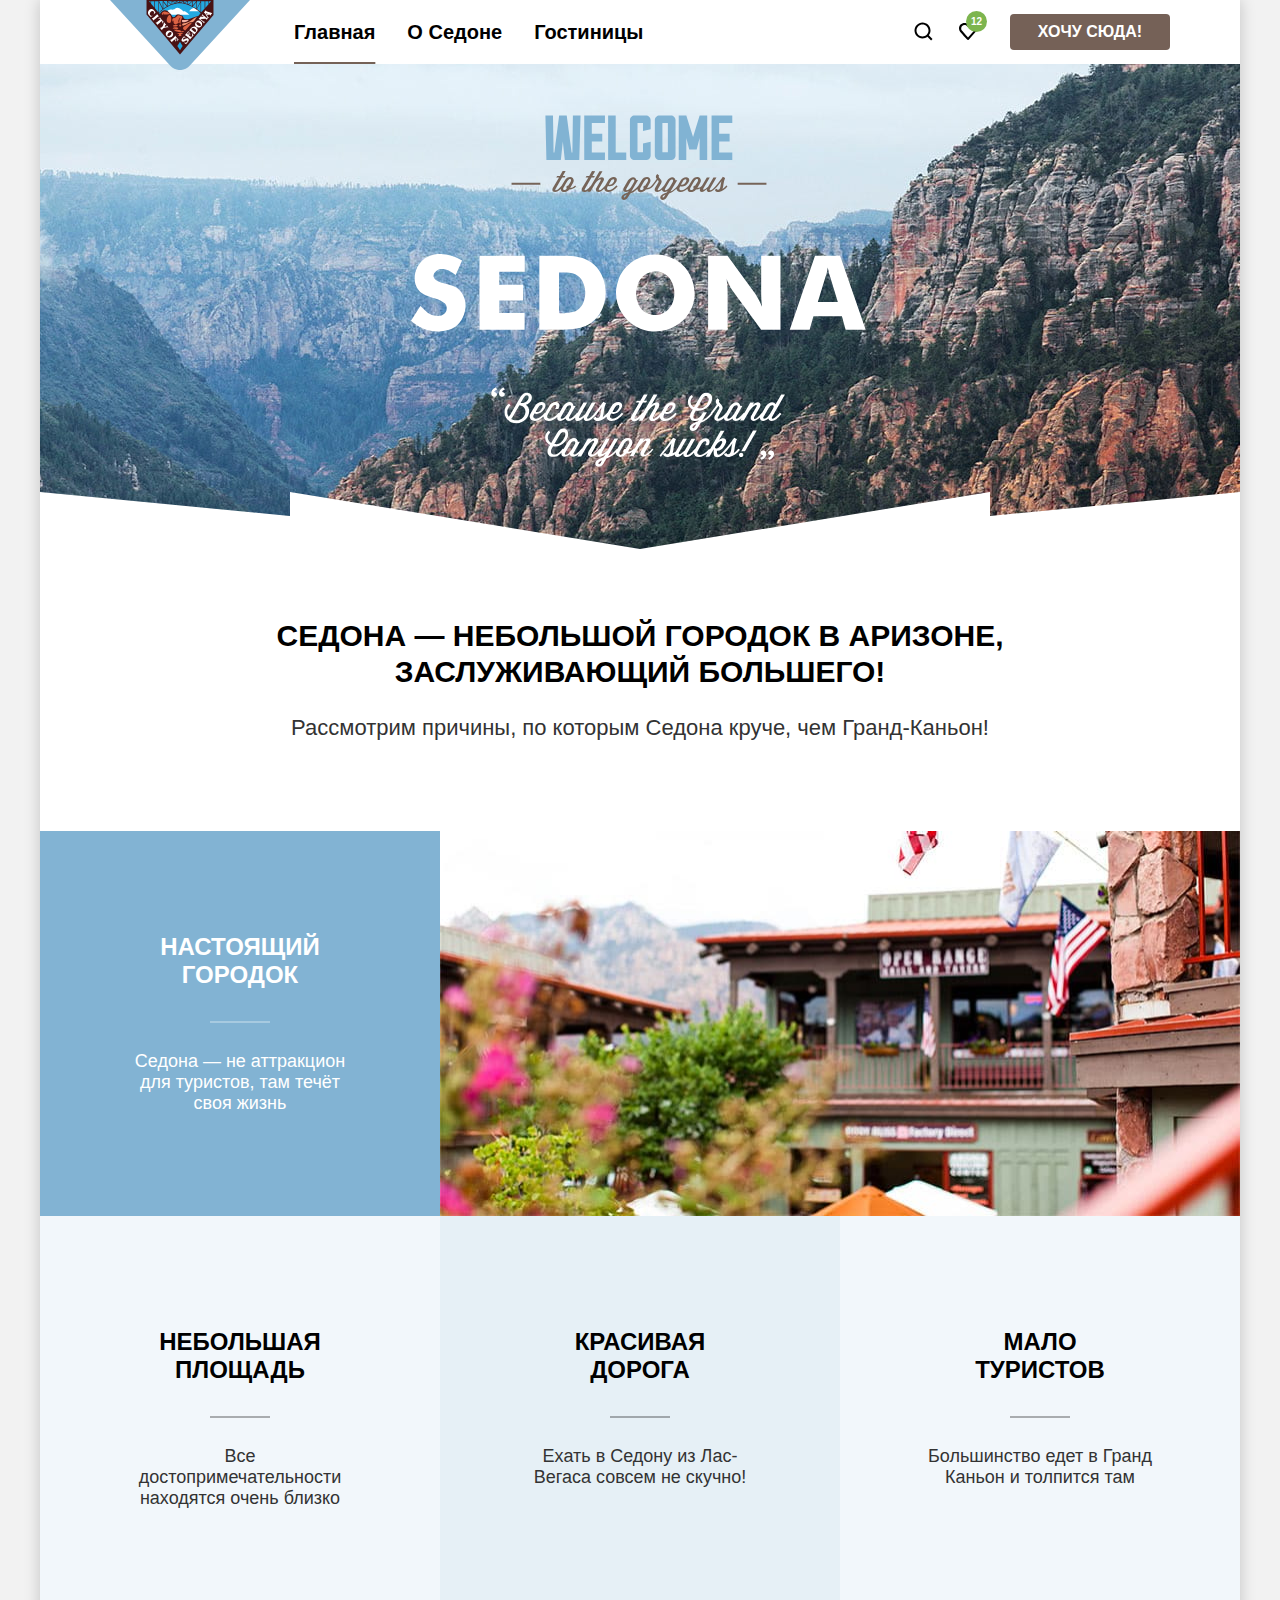
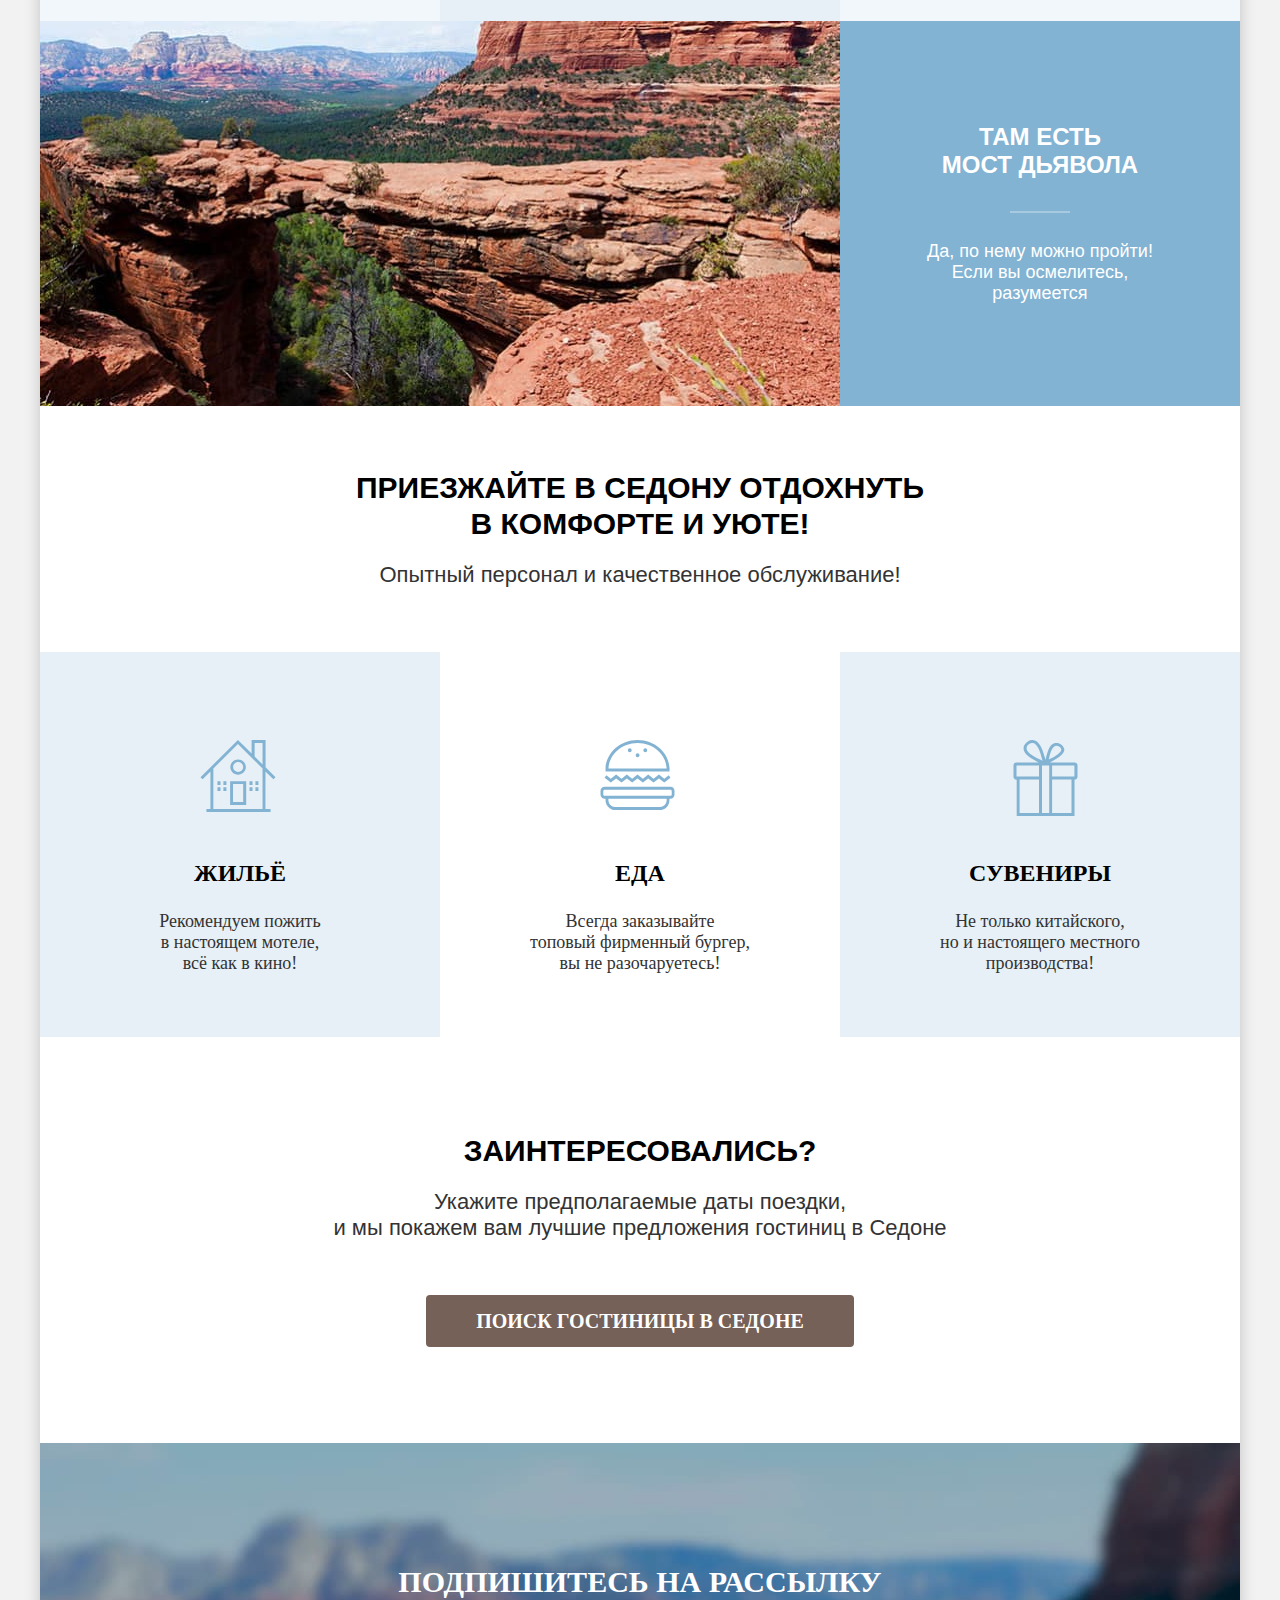
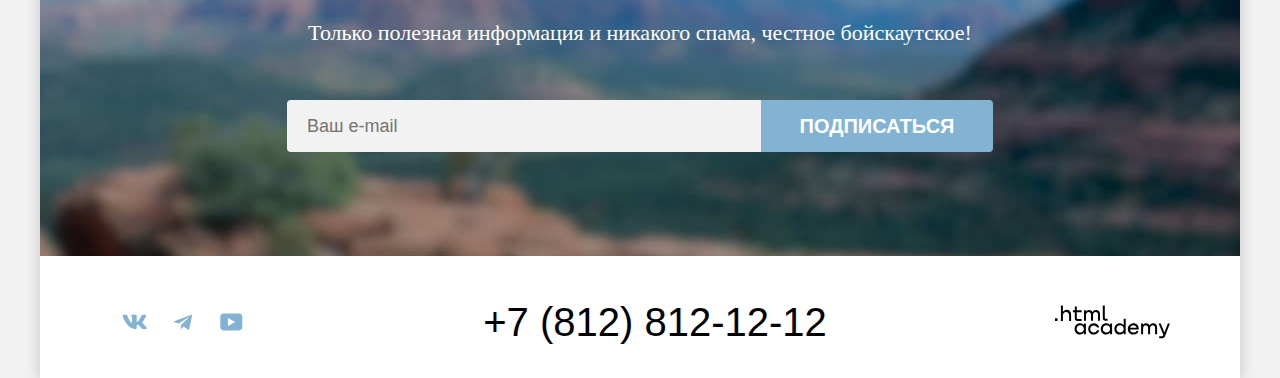
==== commit c9c817b5: "Продолжаю выравнивать главую" ====
--- a/index.html
+++ b/index.html
@@ -56,76 +56,67 @@
             <img class="hero-text" src="images/welcome-text.svg" width="456" height="352" alt="Приветсвие Седона">
           </figure>
         </section>
-        <section class="advantages">
-          <h2 class="advantages-subtitle advantages-subtitle-about">Седона — небольшой городок в Аризоне, заслуживающий
-            большего!</h2>
-          <p class="advantages-text advantages-text-about">Рассмотрим причины, по которым Седона круче, чем
-            Гранд-Каньон!</p>
-          <h2 class="visually-hidden">Приемущества.</h2>
+        <section class="advantages center" data-test="advantages">
+          <h2 class="visually-hidden">Преимущества.</h2>
+          <p class="slogan slogan-about">Седона — небольшой городок в Аризоне,<br> заслуживающий большего!</p>
+          <p class="slogan-text slogan-text-about">Рассмотрим причины, по которым Седона круче, чем Гранд-Каньон!</p>
           <ul class="advantages-list">
-            <li class="advantages-item advantages-item-wide">
-              <div class="advantages-item-container">
-                <h3 class="advantages-title">Настоящий городок</h3>
-                <p class="advantage-description">Седона — не аттракцион для туристов, там течёт своя жизнь</p>
-              </div>
-              <img class="advantages-item-images" src="images/content/about-image-1.jpg" width="800" height="385"
-                alt="Фотография гостиницы">
-            </li>
-            <li class="advantages-item">
-              <div class="advantages-item-container advantages-item-color">
-                <h3 class="advantages-title">Небольшая площадь</h3>
-                <p class="advantage-description">Все достопримечательности находятся очень близко</p>
-              </div>
-            </li>
-
-            <li class="advantages-item advantages-item-color-center">
-              <div class="advantages-item-container">
-                <h3 class="advantages-title">Красивая дорога</h3>
-                <p class="advantage-description">Ехать в Седону из Лас-Вегаса совсем не скучно!</p>
-              </div>
-            </li>
-
-            <li class="advantages-item">
-              <div class="advantages-item-container advantages-item-color">
-                <h3 class="advantages-title">Мало туристов</h3>
-                <p class="advantage-description">Большинство едет в Гранд Каньон и толпится там</p>
-              </div>
-            </li>
-
-            <li class="advantages-item advantages-item-wide advantages-item-wide-reverse">
-              <div class="advantages-item-container">
-                <h3 class="advantages-title">Там есть мост дьявола</h3>
-                <p class="advantage-description">Да, по нему можно пройти! Если вы осмелитесь, разумеется</p>
-              </div>
-              <img class="advantages-item-images" src="images/content/about-image-2.jpg" width="800" height="385"
-                alt="Фотография Каньона">
+            <li class="advantages-item dark-blue advantages-item-container">
+              <div class="advantages-item-block">
+                <h3 class="advantages-title dark-blue">Настоящий городок</h3>
+                <p class="advantages-description decorative-line-white">Седона — не аттракцион для туристов, там течёт своя жизнь</p>
+              </div>
+              <figure class="advantages-image-container image-city">
+                <img class="advantages-image" src="images/content/about-image-1.jpg" width="800" height="385" alt="Дома в Седоне.">
+              </figure>
+            </li>
+            <li class="advantages-item-block light-blue">
+              <h3 class="advantages-title">Небольшая площадь</h3>
+              <p class="advantages-description decorative-line-grey">Все достопримечательности находятся очень близко</p>
+            </li>
+            <li class="advantages-item-block blue">
+              <h3 class="advantages-title">Красивая<br> дорога</h3>
+              <p class="advantages-description decorative-line-grey">Ехать в Седону из Лас-Вегаса совсем не скучно!</p>
+            </li>
+            <li class="advantages-item-block light-blue">
+              <h3 class="advantages-title">Мало<br> туристов</h3>
+              <p class="advantages-description decorative-line-grey">Большинство едет в Гранд Каньон и толпится там</p>
+            </li>
+            <li class="advantages-item dark-blue advantages-item-container container-reverse">
+              <div class="advantages-item-block">
+                <h3 class="advantages-title dark-blue">Там есть<br> мост дьявола</h3>
+                <p class="advantages-description decorative-line-white">Да, по нему можно пройти! Если вы осмелитесь, разумеется</p>
+              </div>
+              <figure class="advantages-image-container reverse">
+                <img class="advantages-image" src="images/content/about-image-2.jpg" width="800" height="385" alt="Гора Мост Дьявола.">
+              </figure>
             </li>
           </ul>
         </section>
 
         <section class="services-center center">
           <h2 class="visually-hidden">Услуги.</h2>
-          <h3 class="services-title">Приезжайте в Седону отдохнуть в комфорте и уюте!</h3>
-          <p class="services-description">Опытный персонал и качественное обслуживание!</p>
+          <p class="slogan slogan-services">Приезжайте в Седону отдохнуть<br> в комфорте и уюте!</p>
+          <p class="slogan-text slogan-text-services">Опытный персонал и качественное обслуживание!</p>
           <ul class="services-list">
-            <li class="services-item services-icon-house services-house">
-              <span class="services-name">Жильё</span>
-              <p class="services-text">Рекомендуем пожить в настоящем мотеле, всё как в кино!</p>
+            <li class="services-item services-house blue">
+              <h3 class="services-name">Жильё</h3>
+              <p class="services-text">Рекомендуем пожить <br> в настоящем мотеле, <br> всё как в кино!</p>
             </li>
             <li class="services-item">
-              <span class="services-name services-food">Еда</span>
-              <p class="services-text">Всегда заказывайте топовый фирменный бургер, вы не разочаруетесь!</p>
-            </li>
-            <li class="services-item services-icon-house services-souvenir" alt="Подарок">
-              <span class="services-name">Сувениры</span>
-              <p class="services-text">Не только китайского, но и настоящего местного производства!</p>
-            </li>
-          </ul>
-        </section>
-
-        <section class="search-hotel">
+              <h3 class="services-name services-food">Еда</h3>
+              <p class="services-text">Всегда заказывайте <br> топовый фирменный бургер, <br> вы не разочаруетесь!</p>
+            </li>
+            <li class="services-item services-souvenir blue" alt="Подарок">
+              <h3 class="services-name">Сувениры</h3>
+              <p class="services-text">Не только китайского, <br> но и настоящего местного <br> производства!</p>
+            </li>
+          </ul>
+        </section>
+
+        <section class="search-hotel center" data-test="search">
           <h2 class="search-hotel-title">Заинтересовались?</h2>
-          <p class="search-hotel-text">Укажите предполагаемые даты поездки, и мы покажем вам лучшие предложения гостиниц
+          <p class="search-hotel-text">Укажите предполагаемые даты поездки, <br> и мы покажем вам лучшие предложения гостиниц
             в Седоне</p>
           <a class="buttom-search-hotel button button-brown" href="#">Поиск гостиницы в седоне</a>
         </section>
--- a/styles/styles.css
+++ b/styles/styles.css
@@ -31,7 +31,6 @@
 }
 
 
-
 body {
   height: 100%;
   margin: 0;
@@ -40,7 +39,7 @@
   font-size: 18px;
   line-height: 21px;
   color: #333333;
-  background-color: #f2f2f2;
+  background-color: #F2F2F2;
 }
 
 .container {
@@ -338,9 +337,9 @@
   background-color:#3e75a0;
   background-size: 100% auto;
   background-repeat: no-repeat;
-  padding-top:51px;
-  padding-bottom:82px;
-  margin-bottom:69px;
+  padding-top: 51px;
+  padding-bottom: 82px;
+  margin-bottom: 69px;
   position: relative;
 }
 
@@ -355,162 +354,257 @@
   background-image:url("../images/icons/vector.svg");
   background-repeat: no-repeat;
   position:absolute;
-  width:1200px;
-  height:57px;
-  bottom:0;
+  width: 100%;
+  height: 57px;
+  bottom: 0;
 }
 .center{
   text-align: center;
 }
-
-/*Приемущества*/
-.advantages {
-  text-align: center;
-  background-color: #ffffff;
-}
-
-.advantages-subtitle {
-  font-size: normal;
+.slogan,
+.search-hotel-title,
+.subscribe-title {
+  font-size: 30px;
   line-height: 36px;
   font-weight: 700;
   color: #000000;
-  text-align: center;
   text-transform: uppercase;
   margin: 0;
-  padding-left: 290px;
-  padding-right: 290px;
-  padding-top: 64px;
-}
-.advantages-text {
+}
+
+.slogan-text,
+.search-hotel-text {
   font-size: 22px;
   line-height: 26px;
   margin: 0;
-  padding-left: 275px;
-  padding-right: 275px;
-}
-.advantages-subtitle-about {
-  margin-bottom: 25px;
-}
-
-.advantages-text-about {
-  margin-bottom: 90px;
-}
-
+}
+
+.slogan-about {
+  margin: 0 70px 25px 70px;
+}
+
+.slogan-text-about {
+  margin: 0 70px 90px 70px;
+}
+
+.advantages-list {
+  margin: 0;
+  padding: 0;
+  margin-bottom: 64px;
+  list-style-type: none;
+  display: -ms-grid;
+  display: grid;
+  -ms-grid-columns: (400px)[3];
+  grid-template-columns: repeat(3, 400px);
+  -ms-grid-rows: (-webkit-min-content)[3];
+  -ms-grid-rows: (min-content)[3];
+  grid-template-rows: repeat(3, -webkit-min-content);
+  grid-template-rows: repeat(3, min-content);
+  grid-auto-flow: row dense;
+}
+
+.advantages-list > *:nth-child(1) {
+  -ms-grid-row: 1;
+  -ms-grid-column: 1;
+}
+
+.advantages-list > *:nth-child(2) {
+  -ms-grid-row: 1;
+  -ms-grid-column: 2;
+}
+
+.advantages-list > *:nth-child(3) {
+  -ms-grid-row: 1;
+  -ms-grid-column: 3;
+}
+
+.advantages-list > *:nth-child(4) {
+  -ms-grid-row: 2;
+  -ms-grid-column: 1;
+}
+
+.advantages-list > *:nth-child(5) {
+  -ms-grid-row: 2;
+  -ms-grid-column: 2;
+}
+
+.advantages-list > *:nth-child(6) {
+  -ms-grid-row: 2;
+  -ms-grid-column: 3;
+}
+
+.advantages-list > *:nth-child(7) {
+  -ms-grid-row: 3;
+  -ms-grid-column: 1;
+}
+
+.advantages-list > *:nth-child(8) {
+  -ms-grid-row: 3;
+  -ms-grid-column: 2;
+}
+
+.advantages-list > *:nth-child(9) {
+  -ms-grid-row: 3;
+  -ms-grid-column: 3;
+}
+
+.advantages-item-block {
+  -webkit-box-sizing: border-box;
+          box-sizing: border-box;
+  padding: 102px 85px;
+  width: 400px;
+}
+
+.advantages-item-container {
+  display: -webkit-box;
+  display: -ms-flexbox;
+  display: flex;
+  grid-column: 1/-1;
+}
+
+.container-reverse {
+  -webkit-box-orient: horizontal;
+  -webkit-box-direction: reverse;
+      -ms-flex-direction: row-reverse;
+          flex-direction: row-reverse;
+}
+
+.advantages-image-container {
+  margin: 0;
+  width: 800px;
+  height: 385px;
+}
+
+.advantages-title,
+.services-title {
+  font-size: 24px;
+  line-height: 28px;
+  font-weight: 700;
+  color: #000000;
+  text-transform: uppercase;
+  margin: 0;
+}
+
+.advantages-description,
 .advantages-title {
-  font-family: "PT Sans";
+  margin: 0 auto;
+}
+
+.advantages-title {
+  margin-bottom: 62px;
+}
+
+.advantages-description {
+  position: relative;
+}
+
+.decorative-line-white::before {
+  content: "";
+  width: 60px;
+  height: 2px;
+  background-color: rgba(255, 255, 255, 0.3);
+  position: absolute;
+  right: 50%;
+  margin-right: -30px;
+  top: -30px;
+}
+
+.decorative-line-grey::before {
+  content: "";
+  width: 60px;
+  height: 2px;
+  background-color: rgba(0, 0, 0, 0.3);
+  position: absolute;
+  right: 50%;
+  margin-right: -30px;
+  top: -30px;
+}
+
+.dark-blue {
+  color: #ffffff;
+  background-color: #82b3d3;
+}
+
+.blue {
+  background-color: rgba(131, 179, 211, 0.2);
+  padding: 112px 85px;
+}
+
+.light-blue {
+  background-color: rgba(131, 179, 211, 0.1);
+  padding: 112px 85px;
+}
+
+/*Приезжай, услуги*/
+
+.search-hotel-title {
+  margin-bottom: 20px;
+}
+
+.slogan-services {
+  margin: 0 70px 20px 70px;
+}
+
+.slogan-text-services {
+  margin: 0 70px 64px 70px;
+}
+
+.services-list {
+  margin: 0;
+  padding: 0;
+  display: flex;
+  flex-wrap:wrap;
+  list-style-type:none;
+}
+
+.services-item {
+  width:400px;
+  height: 385px;
+  padding:183px 85px 81px 85px;
+  box-sizing: border-box;
+  position: relative;
+
+
+}
+.services-icon-house {
+  background: rgba(131, 179, 211, 0.12);
+}
+
+.services-name {
+  font-family: 'PT Sans';
   font-style: normal;
+  font-weight: 700;
   font-size: 24px;
   line-height: 28px;
   text-align: center;
   text-transform: uppercase;
-}
-
-.advantage-description {
-  font-family: "PT Sans";
+  color: #000000;
+  flex: none;
+  order: 1;
+  align-self: stretch;
+  flex-grow: 0;
+}
+.services-text {
+  margin: 0;
+  font-family: 'PT Sans';
   font-style: normal;
-  text-align: center;
-}
-
-.advantages-list {
-  margin: 0;
-  padding: 0;
-  list-style-type: none;
-  display: flex;
-  flex-wrap: wrap;
-}
-.advantages-item-container {
-  width: 230px;
-  min-height: 200px;
-  padding: 90px 85px;
-}
-
-.advantages-item-color {
-  background: rgba(131, 179, 211, 0.12);
-}
-
-.advantages-item-color-center {
-  background: rgba(131, 179, 211, 0.2);
-}
-
-.advantages-item-wide {
-  display: flex;
-  background-color: #82b3d3;
-}
-.advantages-item-wide-reverse {
-  flex-direction: row-reverse;
-}
-
-/*Приезжай, услуги*/
-
-.services-center {
-  background-color: #ffffff;
-}
-.services-title {
-  margin: 0;
-  padding: 0;
-  font-family: "PT Sans";
-  font-style: normal;
-  font-weight: 700;
-  font-size: 30px;
-  line-height: 36px;
-  text-align: center;
-  text-transform: uppercase;
-  display: flex;
-  padding-left: 347.5px;
-  padding-right: 347.5px;
-  padding-bottom: 20px;
-  padding-top: 64px;
-}
-
-.services-description {
-  margin: 0;
-  padding: 0;
-  font-family: "PT Sans";
-  font-style: normal;
-  font-weight: 400;
-  font-size: 22px;
-  line-height: 26px;
-  text-align: center;
-  padding-top: 20px;
-  padding-bottom: 64px;
-}
-
-.services-list {
-  margin: 0;
-  padding: 0;
-  display: flex;
-  flex-wrap:wrap;
-
-  list-style-type:none;
-}
-
-.services-item {
-  width:400px;
-  padding:183px 85px 81px 85px;
-  box-sizing: border-box;
-  position: relative;
-
-}
-.services-icon-house {
-  background: rgba(131, 179, 211, 0.12);
-}
-
-.services-name {
-  font-weight: 700;
-  font-size: 24px;
-  line-height: 28px;
-  margin-bottom:30px;
-}
-.services-text {
   font-weight: 400;
   font-size: 18px;
   line-height: 21px;
-}
+  text-align: center;
+  color: #333333;
+  flex: none;
+  order: 2;
+  align-self: stretch;
+  flex-grow: 0;
+
+}
+
 .services-house::before{
   content:url("../images/icons/services-house.svg");
   background-repeat: no-repeat;
   position: absolute;
-  top:81px;
+  top: 88px;
   right: 50%;
   margin-right: -36px;
 }
@@ -518,7 +612,7 @@
   content:url("../images/icons/services-food.svg");
   background-repeat: no-repeat;
   position: absolute;
-  top:81px;
+  top:88px;
   right: 50%;
   margin-right: -35px;
 }
@@ -527,7 +621,7 @@
   content:url("../images/icons/services-souvenir.svg");
   background-repeat: no-repeat;
   position: absolute;
-  top:79px;
+  top: 88px;
   right: 50%;
   margin-right: -38px;
 }
@@ -535,32 +629,12 @@
 /*заинтересовались*/
 
 .search-hotel {
-  margin: 0;
-  padding: 0;
-  padding-top: 96px;
-  padding-bottom: 96px;
-  background-color: #ffffff;
-  text-align: center;
-}
-.search-hotel-title {
-  margin-bottom:54px;
-  font-family: "PT Sans";
-  font-style: normal;
-  font-weight: 700;
-  font-size: 30px;
-  line-height: 36px;
-  text-transform: uppercase;
-
-}
+  padding: 96px 70px 96px 70px;
+}
+
 
 .search-hotel-text {
-  font-family: "PT Sans";
-  font-style: normal;
-  font-weight: 400;
-  font-size: 22px;
-  line-height: 26px;
-  padding-left: 304px;
-  padding-right: 304px;
+  margin-bottom: 54px;
 }
 
 .buttom-search-hotel {
@@ -789,26 +863,7 @@
 }
 
 /*хлебные крошки*/
-/*
-.breadcrumbs {
-    list-style-type: none;
-  display: flex;
-  flex-wrap: wrap;
-  margin: 0;
-  padding: 0;
-  margin-bottom:40px;
-  align-items: center;
-}
-
-.breadcrumbs-item {
-  margin-right: 10px;
-}
-
-.button .select-control-hotel {
-  width: 48px;
-  height: 48px;
-}
-*/
+
 .breadcrumbs{
   list-style-type: none;
   display: flex;
@@ -1327,30 +1382,7 @@
   color: #333333;
   justify-self: end;
 }
-/*
-.product-card-button{
-  font-family: 'PT Sans';
-  font-style: normal;
-  font-weight: 700;
-  font-size: 16px;
-  line-height: 20px;
-  align-items: center;
-  text-align: center;
-  text-transform: uppercase;
-  text-decoration: none;
-  }*/
-/*
-.hotel-card-button{
-  font-family: 'PT Sans';
-  font-style: normal;
-  font-weight: 700;
-  font-size: 16px;
-  line-height: 20px;
-  align-items: center;
-  text-align: center;
-  text-transform: uppercase;
-  text-decoration: none;
-  }*/
+
 
   .hotel-card-button-about{
     text-align: center;
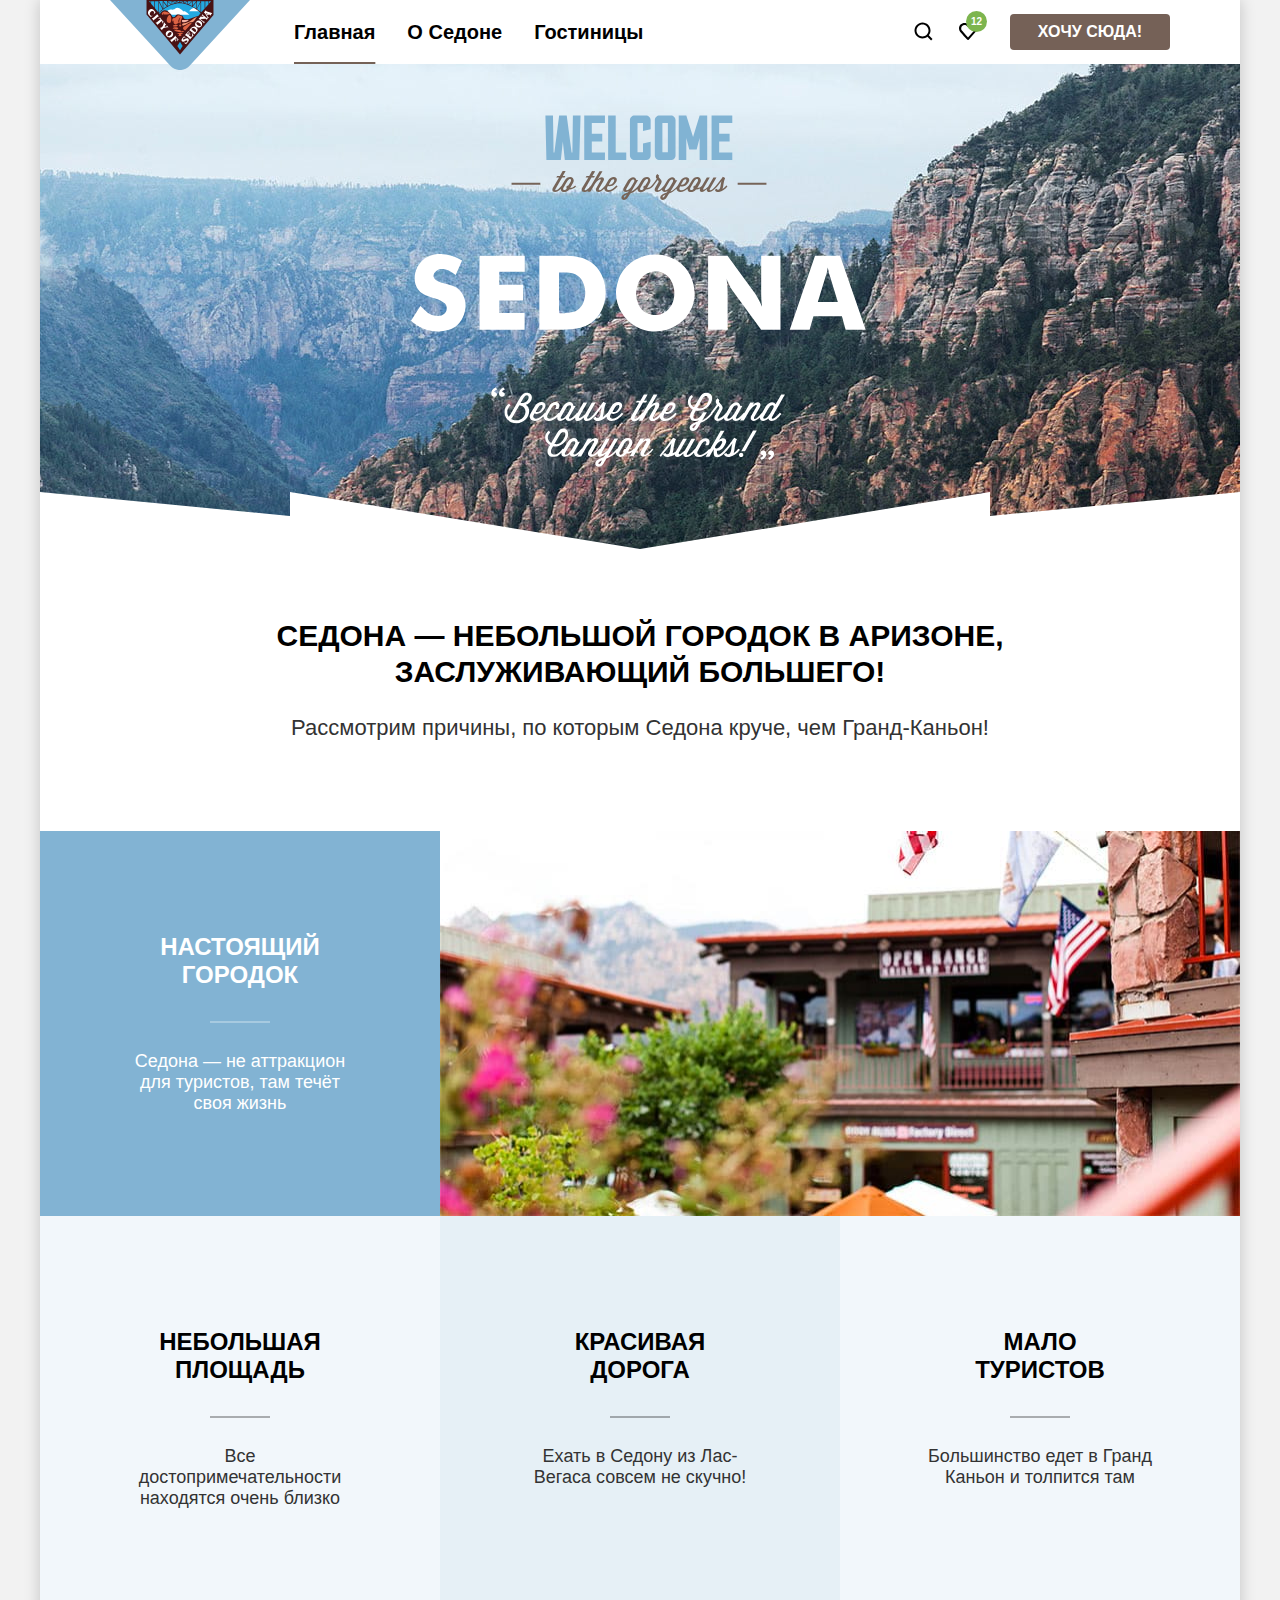
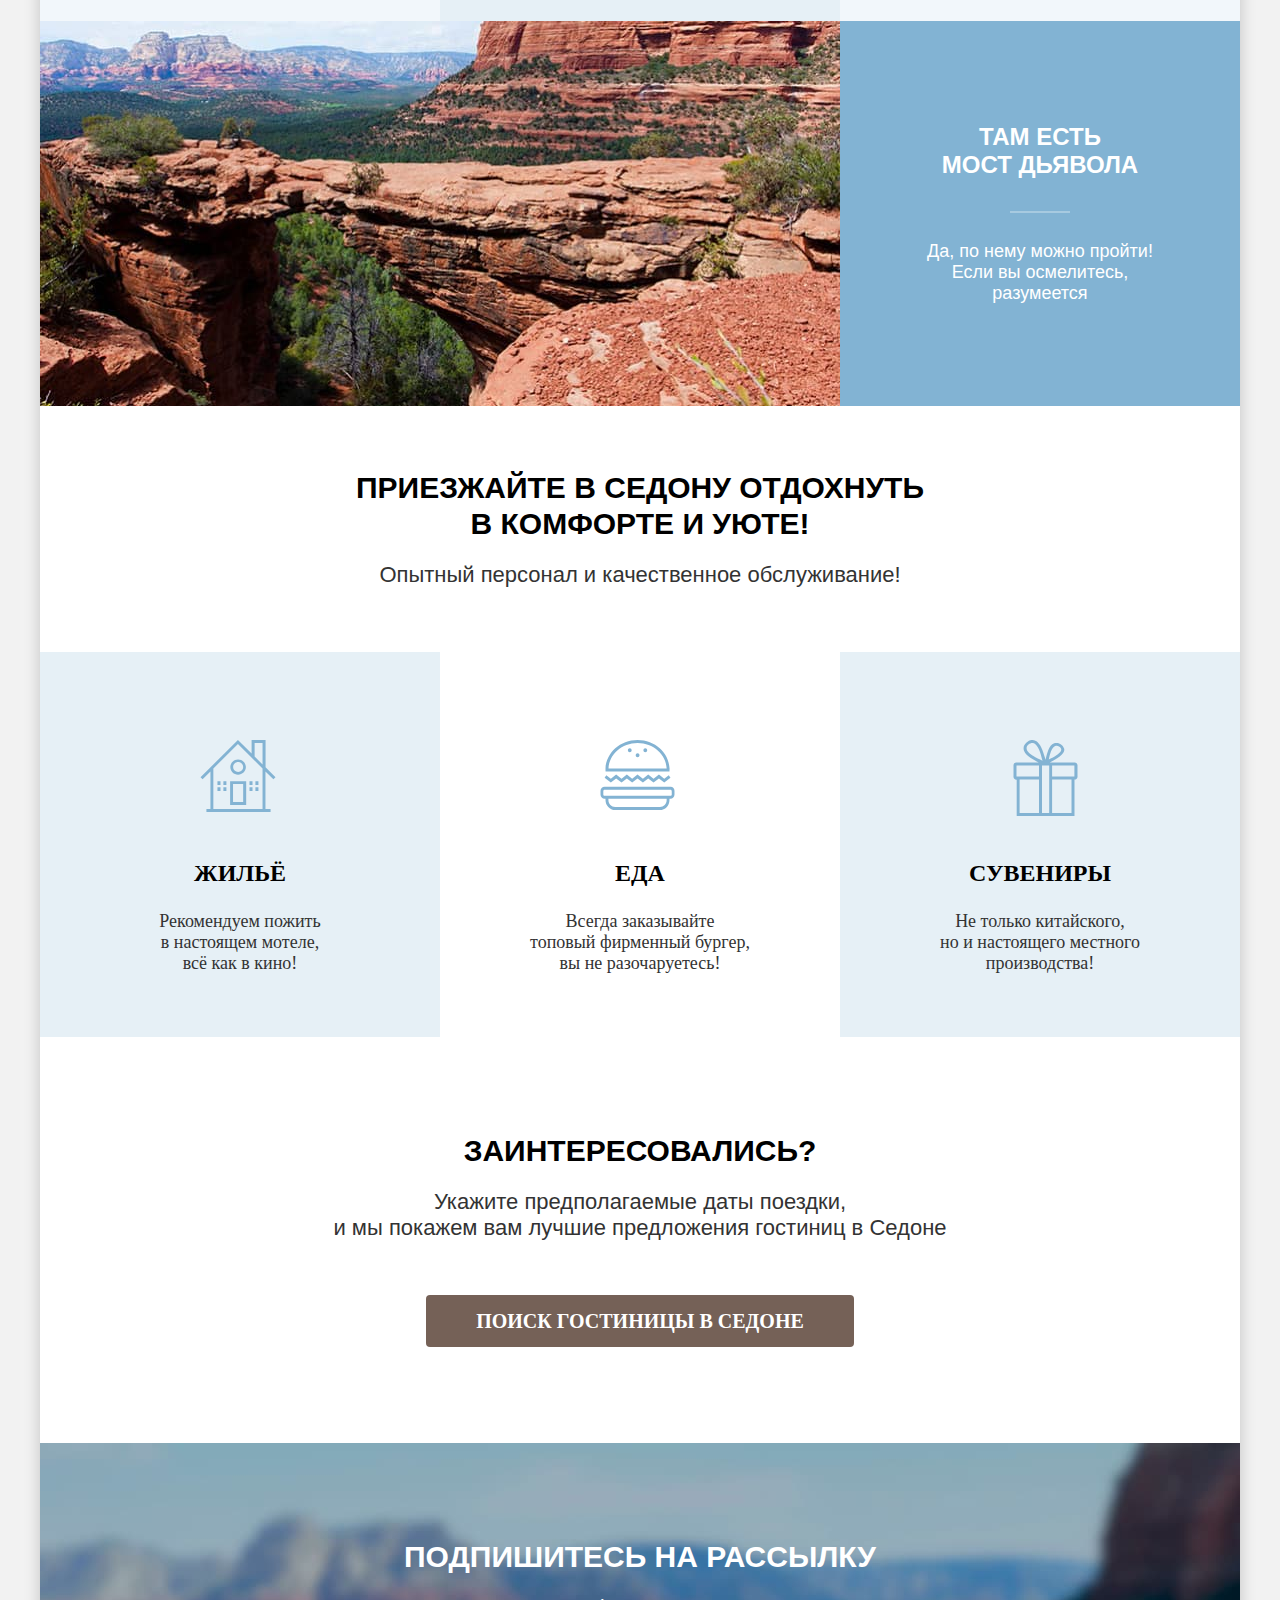
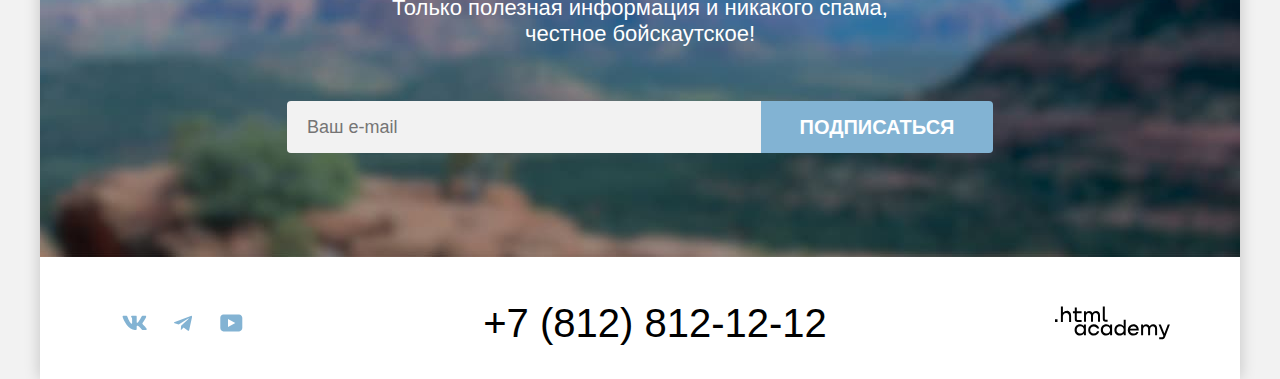
==== commit e2186b4e: "Доделал главную страницу" ====
--- a/index.html
+++ b/index.html
@@ -28,16 +28,20 @@
           <ul class="navigation-list navigation-user">
             <li class="navigation-user-item">
               <a class="navigation-link navigation-link-user navigation-link-search" href="#">
-                <svg class="navigation-icon" aria-hidden="true" focusable="false" xmlns="http://www.w3.org/2000/svg" width="19" height="19" fill="none" viewBox="0 0 19 19">
-                  <path d="m18.5 17.008-3.7-3.68c1-1.292 1.7-2.983 1.7-4.872C16.5 4.08 12.9.5 8.5.5s-8 3.68-8 8.055c0 4.376 3.6 7.956 8 7.956 1.8 0 3.5-.597 4.9-1.69l3.7 3.679 1.4-1.492Zm-10-2.486c-3.3 0-6-2.685-6-5.967 0-3.282 2.7-5.967 6-5.967s6 2.685 6 5.967c0 3.282-2.7 5.967-6 5.967Z"/>
+                <svg class="navigation-icon" aria-hidden="true" focusable="false" xmlns="http://www.w3.org/2000/svg"
+                  width="19" height="19" fill="none" viewBox="0 0 19 19">
+                  <path
+                    d="m18.5 17.008-3.7-3.68c1-1.292 1.7-2.983 1.7-4.872C16.5 4.08 12.9.5 8.5.5s-8 3.68-8 8.055c0 4.376 3.6 7.956 8 7.956 1.8 0 3.5-.597 4.9-1.69l3.7 3.679 1.4-1.492Zm-10-2.486c-3.3 0-6-2.685-6-5.967 0-3.282 2.7-5.967 6-5.967s6 2.685 6 5.967c0 3.282-2.7 5.967-6 5.967Z" />
                 </svg>
                 <span class="visually-hidden">Поиск.</span>
               </a>
             </li>
             <li class="navigation-user-item">
               <a class="navigation-link navigation-link-user navigation-user-favorites" href="#">
-                <svg class="navigation-icon navigation-icon-favorites" aria-hidden="true" focusable="false" xmlns="http://www.w3.org/2000/svg" width="18" height="17" fill="none" viewBox="0 0 18 17">
-                  <path d="M8.9 17c-.3 0-.6-.1-.8-.4-5.4-6.1-6.7-7.5-7-7.9C.4 7.8 0 6.6 0 5.4 0 2.4 2.4 0 5.5 0 6.8 0 8 .5 9 1.3 10 .5 11.3 0 12.5 0c3 0 5.5 2.4 5.5 5.4 0 1.3-.5 2.5-1.3 3.4l-7 7.9c-.2.2-.4.3-.8.3Zm-6-9.5c.3.4 3.5 4 6.1 6.9l6.2-7c.5-.5.7-1.2.7-2 0-1.8-1.5-3.3-3.3-3.3-1 0-2 .5-2.7 1.3-.3.3-.6.4-.9.4-.3 0-.6-.2-.8-.4-.7-.8-1.7-1.3-2.7-1.3-1.8 0-3.3 1.5-3.3 3.3-.1.9.3 1.6.7 2.1-.1 0-.1 0 0 0Z"/>
+                <svg class="navigation-icon navigation-icon-favorites" aria-hidden="true" focusable="false"
+                  xmlns="http://www.w3.org/2000/svg" width="18" height="17" fill="none" viewBox="0 0 18 17">
+                  <path
+                    d="M8.9 17c-.3 0-.6-.1-.8-.4-5.4-6.1-6.7-7.5-7-7.9C.4 7.8 0 6.6 0 5.4 0 2.4 2.4 0 5.5 0 6.8 0 8 .5 9 1.3 10 .5 11.3 0 12.5 0c3 0 5.5 2.4 5.5 5.4 0 1.3-.5 2.5-1.3 3.4l-7 7.9c-.2.2-.4.3-.8.3Zm-6-9.5c.3.4 3.5 4 6.1 6.9l6.2-7c.5-.5.7-1.2.7-2 0-1.8-1.5-3.3-3.3-3.3-1 0-2 .5-2.7 1.3-.3.3-.6.4-.9.4-.3 0-.6-.2-.8-.4-.7-.8-1.7-1.3-2.7-1.3-1.8 0-3.3 1.5-3.3 3.3-.1.9.3 1.6.7 2.1-.1 0-.1 0 0 0Z" />
                 </svg>
                 <span class="visually-hidden">Избранное.</span>
                 <span class="favorites-number">12</span>
@@ -64,15 +68,18 @@
             <li class="advantages-item dark-blue advantages-item-container">
               <div class="advantages-item-block">
                 <h3 class="advantages-title dark-blue">Настоящий городок</h3>
-                <p class="advantages-description decorative-line-white">Седона — не аттракцион для туристов, там течёт своя жизнь</p>
+                <p class="advantages-description decorative-line-white">Седона — не аттракцион для туристов, там течёт
+                  своя жизнь</p>
               </div>
               <figure class="advantages-image-container image-city">
-                <img class="advantages-image" src="images/content/about-image-1.jpg" width="800" height="385" alt="Дома в Седоне.">
+                <img class="advantages-image" src="images/content/about-image-1.jpg" width="800" height="385"
+                  alt="Дома в Седоне.">
               </figure>
             </li>
             <li class="advantages-item-block light-blue">
               <h3 class="advantages-title">Небольшая площадь</h3>
-              <p class="advantages-description decorative-line-grey">Все достопримечательности находятся очень близко</p>
+              <p class="advantages-description decorative-line-grey">Все достопримечательности находятся очень близко
+              </p>
             </li>
             <li class="advantages-item-block blue">
               <h3 class="advantages-title">Красивая<br> дорога</h3>
@@ -85,10 +92,12 @@
             <li class="advantages-item dark-blue advantages-item-container container-reverse">
               <div class="advantages-item-block">
                 <h3 class="advantages-title dark-blue">Там есть<br> мост дьявола</h3>
-                <p class="advantages-description decorative-line-white">Да, по нему можно пройти! Если вы осмелитесь, разумеется</p>
+                <p class="advantages-description decorative-line-white">Да, по нему можно пройти! Если вы осмелитесь,
+                  разумеется</p>
               </div>
               <figure class="advantages-image-container reverse">
-                <img class="advantages-image" src="images/content/about-image-2.jpg" width="800" height="385" alt="Гора Мост Дьявола.">
+                <img class="advantages-image" src="images/content/about-image-2.jpg" width="800" height="385"
+                  alt="Гора Мост Дьявола.">
               </figure>
             </li>
           </ul>
@@ -116,14 +125,15 @@
 
         <section class="search-hotel center" data-test="search">
           <h2 class="search-hotel-title">Заинтересовались?</h2>
-          <p class="search-hotel-text">Укажите предполагаемые даты поездки, <br> и мы покажем вам лучшие предложения гостиниц
+          <p class="search-hotel-text">Укажите предполагаемые даты поездки, <br> и мы покажем вам лучшие предложения
+            гостиниц
             в Седоне</p>
           <a class="buttom-search-hotel button button-brown" href="#">Поиск гостиницы в седоне</a>
         </section>
 
-        <section class="email">
-          <h2 class="email-title">Подпишитесь на рассылку</h2>
-          <p class="email-text">Только полезная информация и никакого спама, честное бойскаутское!</p>
+        <section class="email center" data-test="email">
+          <h2 class="email-title subscribe-title">Подпишитесь на рассылку</h2>
+          <p class="email-text">Только полезная информация и никакого спама, <br> честное бойскаутское!</p>
           <form class="subscribe-form" action="https://echo.htmlacademy.ru/" method="post">
             <label for="subscribe-email">
               <span class="visually-hidden">E-mail.</span>
@@ -188,8 +198,9 @@
     <div class="modal-container modal-container-close">
       <div class="modal modal-auth">
         <button class="modal-close-button" type="button">
-          <svg class="modal-close-icon" aria-hidden="true" focusable="false" xmlns="http://www.w3.org/2000/svg" width="14" height="14" fill="none" viewBox="0 0 14 14">
-            <path d="M14 1.3 12.7 0 7 5.7 1.3 0 0 1.3 5.7 7 0 12.7 1.3 14 7 8.3l5.7 5.7 1.3-1.3L8.3 7 14 1.3Z"/>
+          <svg class="modal-close-icon" aria-hidden="true" focusable="false" xmlns="http://www.w3.org/2000/svg"
+            width="14" height="14" fill="none" viewBox="0 0 14 14">
+            <path d="M14 1.3 12.7 0 7 5.7 1.3 0 0 1.3 5.7 7 0 12.7 1.3 14 7 8.3l5.7 5.7 1.3-1.3L8.3 7 14 1.3Z" />
           </svg>
           <span class="visually-hidden">Закрыть.</span>
         </button>
@@ -199,53 +210,64 @@
             <form class="modal-form" action="https://echo.htmlacademy.ru/" method="get">
               <div class="modal-form-container">
                 <label class="modal-form-label" for="date-start">Дата заезда:</label>
-                <input class="modal-form-input modal-form-date" id="date-start" type="text" name="check-in-date" placeholder="Укажите дату" value="27 апреля 2020" required>
+                <input class="modal-form-input modal-form-date" id="date-start" type="text" name="check-in-date"
+                  placeholder="Укажите дату" value="27 апреля 2020" required>
                 <span class="modal-form-comment comment-close comment-not">Мы не можем отправить вас в прошлое.</span>
               </div>
               <div class="modal-form-container">
                 <label class="modal-form-label" for="date-end">Дата выезда:</label>
-                <input class="modal-form-input modal-form-date" id="date-end" type="text" name="check-out-date" placeholder="Укажите дату" value="1 сентября 2023" required>
+                <input class="modal-form-input modal-form-date" id="date-end" type="text" name="check-out-date"
+                  placeholder="Укажите дату" value="1 сентября 2023" required>
                 <span class="modal-form-comment comment-close">На эти даты есть свободные номера. Пока есть.</span>
               </div>
               <div class="modal-form-wrapper">
-                  <label class="modal-form-label" for="number-adult">Взрослые:</label>
-                  <button class="modal-form-button button-less" type="button">
-                    <svg class="button-icon" aria-hidden="true" focusable="false" xmlns="http://www.w3.org/2000/svg" width="20" height="20" fill="none" viewBox="0 0 20 20">
-                      <path d="M3 9v2h14V9H3Z"/>
-                    </svg>
-                    <span class="visually-hidden">Уменьшить количество человек.</span>
-                  </button>
-                  <input class="modal-form-input modal-form-number" id="number-adult" type="number" name="number-adult" min="0" value="2" required>
-                  <button class="modal-form-button button-more" type="button">
-                    <svg class="button-icon" aria-hidden="true" focusable="false" xmlns="http://www.w3.org/2000/svg" width="20" height="20" fill="none" viewBox="0 0 20 20">
-                      <path d="M17 9h-6V3H9v6H3v2h6v6h2v-6h6V9Z"/>
-                    </svg>
-                    <span class="visually-hidden">Увеличить количество человек.</span>
-                  </button>
-                </div>
+                <label class="modal-form-label" for="number-adult">Взрослые:</label>
+                <button class="modal-form-button button-less" type="button">
+                  <svg class="button-icon" aria-hidden="true" focusable="false" xmlns="http://www.w3.org/2000/svg"
+                    width="20" height="20" fill="none" viewBox="0 0 20 20">
+                    <path d="M3 9v2h14V9H3Z" />
+                  </svg>
+                  <span class="visually-hidden">Уменьшить количество человек.</span>
+                </button>
+                <input class="modal-form-input modal-form-number" id="number-adult" type="number" name="number-adult"
+                  min="0" value="2" required>
+                <button class="modal-form-button button-more" type="button">
+                  <svg class="button-icon" aria-hidden="true" focusable="false" xmlns="http://www.w3.org/2000/svg"
+                    width="20" height="20" fill="none" viewBox="0 0 20 20">
+                    <path d="M17 9h-6V3H9v6H3v2h6v6h2v-6h6V9Z" />
+                  </svg>
+                  <span class="visually-hidden">Увеличить количество человек.</span>
+                </button>
+              </div>
               <div class="modal-form-wrapper">
                 <span class="form-label form-label-icon">
                   <label class="modal-form-label icon" for="number-children">Дети:</label>
                   <span class="tooltip">
                     <button class="tooltip-toggle" type="button" aria-labelledby="tooltip-number-children">
-                      <svg class="tooltip-icon" aria-hidden="true" focusable="false" width="2" height="12" viewBox="0 0 2 12" fill="none" xmlns="http://www.w3.org/2000/svg">
-                        <path fill-rule="evenodd" clip-rule="evenodd" d="M0 0H2V2H0V0ZM2 12H0V3H2V12Z" fill="white"/>
+                      <svg class="tooltip-icon" aria-hidden="true" focusable="false" width="2" height="12"
+                        viewBox="0 0 2 12" fill="none" xmlns="http://www.w3.org/2000/svg">
+                        <path fill-rule="evenodd" clip-rule="evenodd" d="M0 0H2V2H0V0ZM2 12H0V3H2V12Z" fill="white" />
                       </svg>
                     </button>
-                    <span class="tooltip-text tooltip-text-close" role="tooltip" id="tooltip-number-children">Укажите количество детей, которые будут с вами, возраст которых от 6 до 18 лет. Дети до 6 лет размещаются бесплатно.</span>
+                    <span class="tooltip-text tooltip-text-close" role="tooltip" id="tooltip-number-children">Укажите
+                      количество детей, которые будут с вами, возраст которых от 6 до 18 лет. Дети до 6 лет размещаются
+                      бесплатно.</span>
                   </span>
                 </span>
                 <button class="modal-form-button button-less" type="button">
-                  <svg class="button-icon" aria-hidden="true" focusable="false" xmlns="http://www.w3.org/2000/svg" width="20" height="20" fill="none" viewBox="0 0 20 20">
-                    <path d="M3 9v2h14V9H3Z"/>
+                  <svg class="button-icon" aria-hidden="true" focusable="false" xmlns="http://www.w3.org/2000/svg"
+                    width="20" height="20" fill="none" viewBox="0 0 20 20">
+                    <path d="M3 9v2h14V9H3Z" />
                   </svg>
                   <span class="visually-hidden">Уменьшить количество человек.</span>
                 </button>
-                <input class="modal-form-input modal-form-number" id="number-children" type="number" name="number-children" min="0" value="2" required>
+                <input class="modal-form-input modal-form-number" id="number-children" type="number"
+                  name="number-children" min="0" value="2" required>
                 <button class="modal-form-button button-more" type="button">
-                  <svg class="button-icon" aria-hidden="true" focusable="false" xmlns="http://www.w3.org/2000/svg" width="20" height="20" fill="none" viewBox="0 0 20 20">
-                    <path d="M17 9h-6V3H9v6H3v2h6v6h2v-6h6V9Z"/>
-                    </svg>
+                  <svg class="button-icon" aria-hidden="true" focusable="false" xmlns="http://www.w3.org/2000/svg"
+                    width="20" height="20" fill="none" viewBox="0 0 20 20">
+                    <path d="M17 9h-6V3H9v6H3v2h6v6h2v-6h6V9Z" />
+                  </svg>
                   <span class="visually-hidden">Увеличить количество человек.</span>
                 </button>
               </div>
--- a/styles/styles.css
+++ b/styles/styles.css
@@ -1,4 +1,4 @@
-@font-face{
+@font-face {
   font-family: "PT Sans";
   font-style: normal;
   font-weight: 400;
@@ -6,7 +6,7 @@
   font-display: swap;
 }
 
-@font-face{
+@font-face {
   font-family: "PT Sans";
   font-style: normal;
   font-weight: 700;
@@ -48,20 +48,20 @@
   display: flex;
   -webkit-box-orient: vertical;
   -webkit-box-direction: normal;
-      -ms-flex-direction: column;
-          flex-direction: column;
+  -ms-flex-direction: column;
+  flex-direction: column;
   background-color: #ffffff;
   margin: 0 auto;
   width: 1200px;
   min-height: 100%;
   -webkit-box-shadow: 0 0 15px rgba(0, 0, 0, 0.2);
-          box-shadow: 0 0 15px rgba(0, 0, 0, 0.2);
+  box-shadow: 0 0 15px rgba(0, 0, 0, 0.2);
 }
 
 .main-conteiner {
   -webkit-box-flex: 1;
-      -ms-flex-positive: 1;
-          flex-grow: 1;
+  -ms-flex-positive: 1;
+  flex-grow: 1;
 }
 
 
@@ -73,7 +73,7 @@
   display: -ms-flexbox;
   display: flex;
   -ms-flex-wrap: wrap;
-      flex-wrap: wrap;
+  flex-wrap: wrap;
   z-index: 1;
 }
 
@@ -111,7 +111,7 @@
   display: -ms-flexbox;
   display: flex;
   -ms-flex-wrap: wrap;
-      flex-wrap: wrap;
+  flex-wrap: wrap;
 }
 
 .navigation-link {
@@ -140,8 +140,8 @@
   max-width: 350px;
   margin-left: auto;
   -webkit-box-pack: end;
-      -ms-flex-pack: end;
-          justify-content: flex-end;
+  -ms-flex-pack: end;
+  justify-content: flex-end;
 }
 
 .navigation-user-item {
@@ -193,8 +193,8 @@
   display: -ms-flexbox;
   display: flex;
   -webkit-box-align: center;
-      -ms-flex-align: center;
-          align-items: center;
+  -ms-flex-align: center;
+  align-items: center;
 }
 
 .visually-hidden {
@@ -206,7 +206,7 @@
   padding: 0;
   white-space: nowrap;
   -webkit-clip-path: inset(100%);
-          clip-path: inset(100%);
+  clip-path: inset(100%);
   clip: rect(0 0 0 0);
   overflow: hidden;
 }
@@ -221,7 +221,7 @@
   border-radius: 4px;
   cursor: pointer;
   -webkit-box-sizing: border-box;
-          box-sizing: border-box;
+  box-sizing: border-box;
   padding: 8px;
   display: inline-block;
 }
@@ -305,7 +305,7 @@
 
 .navigation-link-current {
   -webkit-text-decoration: underline #756257 solid 2px;
-          text-decoration: underline #756257 solid 2px;
+  text-decoration: underline #756257 solid 2px;
   text-underline-offset: 18px;
   text-underline-position: under;
 }
@@ -325,16 +325,16 @@
 
 
 /*body*/
-.main-index{
-  width:1200px;
-  margin:0 auto;
+.main-index {
+  width: 1200px;
+  margin: 0 auto;
 }
 
 
 .hero {
   background-image: url("../images/index-background.jpg");
-  color:#FFFFFF;
-  background-color:#3e75a0;
+  color: #FFFFFF;
+  background-color: #3e75a0;
   background-size: 100% auto;
   background-repeat: no-repeat;
   padding-top: 51px;
@@ -349,18 +349,20 @@
   margin: 0 auto;
 }
 
-.hero::after{
-  content:"";
-  background-image:url("../images/icons/vector.svg");
+.hero::after {
+  content: "";
+  background-image: url("../images/icons/vector.svg");
   background-repeat: no-repeat;
-  position:absolute;
+  position: absolute;
   width: 100%;
   height: 57px;
   bottom: 0;
 }
-.center{
+
+.center {
   text-align: center;
 }
+
 .slogan,
 .search-hotel-title,
 .subscribe-title {
@@ -450,7 +452,7 @@
 
 .advantages-item-block {
   -webkit-box-sizing: border-box;
-          box-sizing: border-box;
+  box-sizing: border-box;
   padding: 102px 85px;
   width: 400px;
 }
@@ -465,8 +467,8 @@
 .container-reverse {
   -webkit-box-orient: horizontal;
   -webkit-box-direction: reverse;
-      -ms-flex-direction: row-reverse;
-          flex-direction: row-reverse;
+  -ms-flex-direction: row-reverse;
+  flex-direction: row-reverse;
 }
 
 .advantages-image-container {
@@ -553,19 +555,20 @@
   margin: 0;
   padding: 0;
   display: flex;
-  flex-wrap:wrap;
-  list-style-type:none;
+  flex-wrap: wrap;
+  list-style-type: none;
 }
 
 .services-item {
-  width:400px;
+  width: 400px;
   height: 385px;
-  padding:183px 85px 81px 85px;
+  padding: 183px 85px 81px 85px;
   box-sizing: border-box;
   position: relative;
 
 
 }
+
 .services-icon-house {
   background: rgba(131, 179, 211, 0.12);
 }
@@ -584,6 +587,7 @@
   align-self: stretch;
   flex-grow: 0;
 }
+
 .services-text {
   margin: 0;
   font-family: 'PT Sans';
@@ -600,25 +604,26 @@
 
 }
 
-.services-house::before{
-  content:url("../images/icons/services-house.svg");
+.services-house::before {
+  content: url("../images/icons/services-house.svg");
   background-repeat: no-repeat;
   position: absolute;
   top: 88px;
   right: 50%;
   margin-right: -36px;
 }
-.services-food::before{
-  content:url("../images/icons/services-food.svg");
+
+.services-food::before {
+  content: url("../images/icons/services-food.svg");
   background-repeat: no-repeat;
   position: absolute;
-  top:88px;
+  top: 88px;
   right: 50%;
   margin-right: -35px;
 }
 
-.services-souvenir::before{
-  content:url("../images/icons/services-souvenir.svg");
+.services-souvenir::before {
+  content: url("../images/icons/services-souvenir.svg");
   background-repeat: no-repeat;
   position: absolute;
   top: 88px;
@@ -657,21 +662,13 @@
   color: #ffffff;
   background-color: #3e75a0;
   background-repeat: no-repeat;
-  background-size: 100% auto;
-  padding-top: 96px;
-  padding-bottom: 104px;
+  background-size: cover;
+  padding: 96px 70px 104px 70px;
 }
 
 .email-title {
   color: #ffffff;
   margin-bottom: 20px;
-  font-family: "PT Sans";
-  font-style: normal;
-  font-weight: 700;
-  font-size: 30px;
-  line-height: 36px;
-  text-transform: uppercase;
-  text-align: center;
 }
 
 .email-text {
@@ -679,16 +676,14 @@
   line-height: 26px;
   margin: 0;
   margin-bottom: 54px;
-  font-family: "PT Sans";
-  font-style: normal;
-  font-weight: 400;
-  text-align: center;
 }
 
 .subscribe-form {
   display: flex;
   justify-content: center;
-}
+
+}
+
 .field {
   font-family: "PT Sans", sans-serif;
   font-style: normal;
@@ -714,9 +709,10 @@
   border-radius: 0 4px 4px 0;
   width: 232px;
 }
+
 /* footer*/
 
-.page-footer{
+.page-footer {
   display: flex;
   flex-wrap: wrap;
   width: 1060px;
@@ -727,20 +723,20 @@
   align-items: center;
 }
 
-.footer-contacts-phone{
+.footer-contacts-phone {
   font-size: 40px;
   line-height: 40px;
   font-style: normal;
-  color:#000000;
+  color: #000000;
   text-decoration: none;
   margin-left: -25px;
 }
 
-.footer-social{
+.footer-social {
   width: 170px;
 }
 
-.footer-social-list{
+.footer-social-list {
   display: flex;
   flex-wrap: wrap;
   list-style-type: none;
@@ -748,90 +744,90 @@
   padding: 0;
 }
 
-.footer-social-item{
+.footer-social-item {
   min-width: 48px;
   min-height: 40px;
 }
 
-.footer-social-button{
-  display: flex;
-}
-
-.vkontakte{
+.footer-social-button {
+  display: flex;
+}
+
+.vkontakte {
   padding: 13px 12px;
 }
 
-.telegram{
+.telegram {
   padding: 13px 15px;
 }
 
-.youtube{
+.youtube {
   padding: 12px 13px;
 }
 
-.footer-social-icon{
+.footer-social-icon {
   fill: #83B3D3;
 }
 
-.footer-social-button:hover .footer-social-icon{
+.footer-social-button:hover .footer-social-icon {
   fill: #68A2CA;
 }
 
-.footer-social-button:focus .footer-social-icon{
+.footer-social-button:focus .footer-social-icon {
   fill: #68A2CA;
 }
 
-.footer-social-button:focus{
+.footer-social-button:focus {
   outline: none;
 }
 
-.footer-social-button:active .footer-social-icon{
+.footer-social-button:active .footer-social-icon {
   fill: rgba(104, 162, 202, 0.3);
 }
 
-.footer-contacts{
+.footer-contacts {
   max-width: 350px;
 }
 
-.footer-contacts-phone:hover{
+.footer-contacts-phone:hover {
   color: #756157;
 }
 
-.footer-contacts-phone:focus{
+.footer-contacts-phone:focus {
   color: #756157;
   outline: none;
 }
 
-.footer-contacts-phone:active{
+.footer-contacts-phone:active {
   color: rgba(117, 97, 87, 0.3);
 }
 
-.footer-creator-image{
+.footer-creator-image {
   width: 115px;
   display: flex;
 }
 
-.academy-logo{
+.academy-logo {
   display: block;
 }
 
-.logo-html-academy{
+.logo-html-academy {
   fill: #000000;
 }
 
-.footer-creator-image:hover .logo-html-academy{
+.footer-creator-image:hover .logo-html-academy {
   fill: #756157;
 }
 
-.footer-creator-image:focus .logo-html-academy{
+.footer-creator-image:focus .logo-html-academy {
   fill: #756157;
 }
 
-.footer-creator-image:focus{
+.footer-creator-image:focus {
   outline: none;
 }
 
-.footer-creator-image:active .logo-html-academy:active{
+.footer-creator-image:active .logo-html-academy:active {
   fill: rgba(117, 97, 87, 0.3);
 }
 
@@ -864,42 +860,42 @@
 
 /*хлебные крошки*/
 
-.breadcrumbs{
+.breadcrumbs {
   list-style-type: none;
   display: flex;
   flex-wrap: wrap;
   margin: 0;
   padding: 0;
-  margin-bottom:40px;
+  margin-bottom: 40px;
   align-items: center;
 }
 
-.breadcrumbs-icon{
+.breadcrumbs-icon {
   padding-top: 4px;
   padding-bottom: 5px;
 }
 
-.item-icon{
+.item-icon {
   min-width: 12px;
   min-height: 12px;
 }
 
-.breadcrumbs-item a{
+.breadcrumbs-item a {
   font-size: 16px;
   text-decoration: none;
 }
 
-.breadcrumbs-icon-state{
+.breadcrumbs-icon-state {
   fill: #FFFFFF;
 }
 
-.breadcrumbs-item{
+.breadcrumbs-item {
   margin-right: 28px;
   position: relative;
   display: block;
 }
 
-.breadcrumbs-item::after{
+.breadcrumbs-item::after {
   content: url("../images/icons/arrow-white.svg");
   width: 7px;
   height: 10px;
@@ -907,59 +903,59 @@
   right: -18px;
 }
 
-.breadcrumbs-item:last-child::after{
-  content:none;
-}
-
-.breadcrumbs-link{
-  color:#FFFFFF;
-}
-
-.breadcrumbs-link:hover .breadcrumbs-icon-state{
+.breadcrumbs-item:last-child::after {
+  content: none;
+}
+
+.breadcrumbs-link {
+  color: #FFFFFF;
+}
+
+.breadcrumbs-link:hover .breadcrumbs-icon-state {
   fill: rgba(255, 255, 255, 0.6);
 }
 
-.breadcrumbs-link:focus .breadcrumbs-icon-state{
+.breadcrumbs-link:focus .breadcrumbs-icon-state {
   fill: #FFFFFF;
 }
 
-.breadcrumbs-link:active .breadcrumbs-icon-state{
+.breadcrumbs-link:active .breadcrumbs-icon-state {
   fill: rgba(255, 255, 255, 0.3);
 }
 
-.breadcrumbs-item:not(:last-child) .breadcrumbs-link-state:hover{
+.breadcrumbs-item:not(:last-child) .breadcrumbs-link-state:hover {
   color: rgba(255, 255, 255, 0.6);
 }
 
-.breadcrumbs-item:not(:last-child) .breadcrumbs-link-state:focus{
+.breadcrumbs-item:not(:last-child) .breadcrumbs-link-state:focus {
   color: #FFFFFF;
 }
 
-.breadcrumbs-item:not(:last-child) .breadcrumbs-link-state:active{
+.breadcrumbs-item:not(:last-child) .breadcrumbs-link-state:active {
   color: rgba(255, 255, 255, 0.3);
 }
 
 /*параметры поиска*/
 
 /* hotels-filter */
-.hotels-filter{
+.hotels-filter {
   display: flex;
   flex-wrap: wrap;
 }
 
-.hotels-filter-list{
+.hotels-filter-list {
   list-style-type: none;
   margin: 0;
   padding: 0;
 }
 
 .hotels-filter-group:disabled,
-.hotels-filter-group-price:disabled{
+.hotels-filter-group-price:disabled {
   opacity: 0.5;
   cursor: default;
 }
 
-.hotels-filter-title{
+.hotels-filter-title {
   font-size: 20px;
   line-height: 24px;
   font-weight: 700;
@@ -967,24 +963,24 @@
   margin-bottom: 32px;
 }
 
-.hotels-filter-group{
+.hotels-filter-group {
   width: 150px;
   margin: 0;
   padding: 0;
   border: 0;
 }
 
-.comfort{
+.comfort {
   margin-right: 70px;
 }
 
-.control-checkbox{
+.control-checkbox {
   position: relative;
   display: block;
   padding-left: 36px;
 }
 
-.control-mark{
+.control-mark {
   position: absolute;
   width: 20px;
   height: 20px;
@@ -993,48 +989,48 @@
   cursor: pointer;
 }
 
-.control-mark-checkbox{
+.control-mark-checkbox {
   border-radius: 4px;
 }
 
-.control-mark-radio{
+.control-mark-radio {
   border-radius: 50%;
 }
 
 .checkbox-item[type="checkbox"]:hover + .control-mark,
-.radio-item[type="radio"]:hover + .control-mark{
+.radio-item[type="radio"]:hover + .control-mark {
   outline: none;
   opacity: 0.5;
 }
 
 .checkbox-item[type="checkbox"]:hover ~ .control-label,
-.radio-item[type="radio"]:hover ~ .control-label{
+.radio-item[type="radio"]:hover ~ .control-label {
   color: rgba(255, 255, 255, 0.5)
 }
 
 .checkbox-item[type="checkbox"]:focus + .control-mark,
-.radio-item[type="radio"]:focus + .control-mark{
+.radio-item[type="radio"]:focus + .control-mark {
   outline: 3px solid #83B3D3;
 }
 
 .checkbox-item[type="checkbox"]:active + .control-mark,
-.radio-item[type="radio"]:active + .control-mark{
+.radio-item[type="radio"]:active + .control-mark {
   outline: none;
   opacity: 0.3;
 }
 
 .checkbox-item[type="checkbox"]:active ~ .control-label,
-.radio-item[type="radio"]:active ~ .control-label{
+.radio-item[type="radio"]:active ~ .control-label {
   color: rgba(255, 255, 255, 0.3)
 }
 
-.checkbox-item[type="checkbox"]:checked + .control-mark{
+.checkbox-item[type="checkbox"]:checked + .control-mark {
   background-image: url("../images/icons/checkbox.svg");
   background-repeat: no-repeat;
   background-position: center;
 }
 
-.radio-item[type="radio"]:checked + .control-mark::after{
+.radio-item[type="radio"]:checked + .control-mark::after {
   content: "";
   width: 10px;
   height: 10px;
@@ -1045,26 +1041,26 @@
   bottom: 5px;
 }
 
-.control-label{
+.control-label {
   line-height: 23px;
   cursor: pointer;
 }
 
-.hotels-filter-item:not(:last-child){
+.hotels-filter-item:not(:last-child) {
   margin-bottom: 16px;
 }
 
-.type-house{
+.type-house {
   margin-right: 140px;
 }
 
-.control-radio{
+.control-radio {
   position: relative;
   display: block;
   padding-left: 36px;
 }
 
-.hotels-filter-group-price{
+.hotels-filter-group-price {
   width: 288px;
   border: 0;
   margin: 0;
@@ -1074,28 +1070,28 @@
 }
 
 .range-input::-webkit-outer-spin-button,
-.range-input::-webkit-inner-spin-button{
+.range-input::-webkit-inner-spin-button {
   appearance: none;
   margin: 0;
 }
 
-.range-wrapper-inputs{
+.range-wrapper-inputs {
   display: flex;
   justify-content: space-between;
   margin-bottom: 44px;
 }
 
-.range-input{
+.range-input {
   width: 143px;
-  padding:12px 20px;
+  padding: 12px 20px;
   box-sizing: border-box;
-  font:inherit;
+  font: inherit;
   line-height: 24px;
   font-weight: 700;
   background-color: #F2F2F2;
 }
 
-.range-input:hover{
+.range-input:hover {
   background-color: #E6E6E6;
 }
 
@@ -1103,43 +1099,43 @@
   outline:3px solid #83B3D3;
 } */
 
-.range-input:active{
+.range-input:active {
   outline: 2px solid #000000;
 }
 
 .range-input:disabled,
-.range-toggle:disabled{
+.range-toggle:disabled {
   opacity: 0.5;
   cursor: default;
 }
 
-.range-input-min{
+.range-input-min {
   border-bottom-left-radius: 4px;
   border-top-left-radius: 4px;
   border: none;
   padding-right: 31px;
 }
 
-.range-input-max{
+.range-input-max {
   border-bottom-right-radius: 4px;
   border-top-right-radius: 4px;
   border: none;
   padding-right: 34px;
 }
 
-.range-scale{
+.range-scale {
   position: relative;
   height: 4px;
   background-color: rgba(255, 255, 255, 0.3)
 }
 
-.range-bar{
-  position: absolute;
-  height:4px;
+.range-bar {
+  position: absolute;
+  height: 4px;
   background-color: #FFFFFF;
 }
 
-.range-toggle{
+.range-toggle {
   position: absolute;
   width: 20px;
   height: 20px;
@@ -1149,31 +1145,31 @@
   cursor: pointer;
 }
 
-.range-toggle:hover{
+.range-toggle:hover {
   background-color: #FFFFFF;
 }
 
 .range-toggle:active,
-.range-toggle:focus{
+.range-toggle:focus {
   background-color: #FFFFFF;
   outline: 3px solid #83B3D3;
 }
 
-.toggle-min{
+.toggle-min {
   top: -8px;
   left: 0;
 }
 
-.toggle-max{
+.toggle-max {
   top: -8px;
   right: 0;
 }
 
-.filter-price-container{
+.filter-price-container {
   position: relative;
 }
 
-.catalog-filter-label{
+.catalog-filter-label {
   line-height: 24px;
   position: absolute;
   color: rgba(0, 0, 0, 0.5);
@@ -1182,42 +1178,42 @@
   margin-bottom: -12px;
 }
 
-.filter-button{
+.filter-button {
   width: 191px;
   padding-top: 56px;
 }
 
-.hotels-filter-button{
+.hotels-filter-button {
   text-align: center;
   width: 191px;
   font-size: 16px;
   line-height: 20px;
 }
 
-.select{
+.select {
   margin-bottom: 32px;
 }
 
-.reset{
+.reset {
   background-color: transparent;
 }
 
-.reset:hover{
+.reset:hover {
   color: rgba(229, 229, 229, 0.5);
 }
 
-.reset:focus{
+.reset:focus {
   color: #FFFFFF;
   outline: 3px solid #83B3D3;
   border-radius: 4px;
 }
 
-.reset:active{
+.reset:active {
   color: rgba(255, 255, 255, 0.3);
   outline: none;
 }
 
-.reset:disabled{
+.reset:disabled {
   color: rgba(255, 255, 255, 0.1);
   outline: none;
   cursor: default;
@@ -1225,43 +1221,43 @@
 
 /*сортировка*/
 
-.view-filter{
-  width:1060px;
-  margin:0 auto;
-  display:flex;
+.view-filter {
+  width: 1060px;
+  margin: 0 auto;
+  display: flex;
   flex-wrap: wrap;
-  margin-bottom:40px;
+  margin-bottom: 40px;
   align-items: center;
   justify-content: space-between;
 }
 
-.search-result{
-  max-width:400px;
-}
-
-.right-filter{
-  display:flex;
+.search-result {
+  max-width: 400px;
+}
+
+.right-filter {
+  display: flex;
   flex-wrap: wrap;
 }
 
-.catalog-hotels-text{
+.catalog-hotels-text {
   font-size: 30px;
   line-height: 36px;
   font-weight: 700;
-  color:#000000;
-  margin:0;
+  color: #000000;
+  margin: 0;
   text-transform: uppercase;
 }
 
-.select-control{
-  width:292px;
-  margin-right:70px;
-  font:inherit;
+.select-control {
+  width: 292px;
+  margin-right: 70px;
+  font: inherit;
   box-sizing: border-box;
   background-color: #FFFFFF;
-  border:2px solid #E5E5E5;
+  border: 2px solid #E5E5E5;
   border-radius: 4px;
-  padding:12px 34px 12px 18px;
+  padding: 12px 34px 12px 18px;
   background-image: url("../images/icons/arrow-black.svg");
   background-repeat: no-repeat;
   background-position: right 20px center;
@@ -1270,71 +1266,71 @@
 }
 
 .select-control:hover,
-.select-control:focus{
-  border-color:#68A2CA;
+.select-control:focus {
+  border-color: #68A2CA;
   outline: none;
 }
 
-.select-control:active{
-  border-color:#3F5E72;
-}
-
-.select-control:disabled{
-  border-color:rgba(0, 0, 0, 0.3);
-  color:rgba(0, 0, 0, 0.3)
-}
-
-.view-button-filter-list{
-  min-width:160px;
-  display:flex;
+.select-control:active {
+  border-color: #3F5E72;
+}
+
+.select-control:disabled {
+  border-color: rgba(0, 0, 0, 0.3);
+  color: rgba(0, 0, 0, 0.3)
+}
+
+.view-button-filter-list {
+  min-width: 160px;
+  display: flex;
   flex-wrap: wrap;
   margin: 0;
-  padding:0;
+  padding: 0;
   list-style-type: none;
 }
 
-.view-button-filter-item{
-  margin-right:8px;
-}
-
-.view-button{
-  padding:17px 16px;
-  display:flex;
-  border:2px solid #E5E5E5;
+.view-button-filter-item {
+  margin-right: 8px;
+}
+
+.view-button {
+  padding: 17px 16px;
+  display: flex;
+  border: 2px solid #E5E5E5;
   border-radius: 4px;
   cursor: pointer;
 }
 
 
-.view-button-current{
-  border-color:#000000;
-}
-
-.view-button:hover{
-  border-color:#000000;
-}
-
-.view-button:focus{
+.view-button-current {
+  border-color: #000000;
+}
+
+.view-button:hover {
+  border-color: #000000;
+}
+
+.view-button:focus {
   border: 2px solid #68A2CA;
-  outline:none;
-}
-
-.view-button:active{
-  border-color:#000000;
-}
-
-.view-button-filter-list .view-button-filter-item:last-child{
+  outline: none;
+}
+
+.view-button:active {
+  border-color: #000000;
+}
+
+.view-button-filter-list .view-button-filter-item:last-child {
   margin-right: 0;
 }
 
 /*карточки*/
 
-.catalog-hotels{
+.catalog-hotels {
   width: 1060px;
   margin: 0 auto;
 }
 
-.product-list{
+.product-list {
   padding: 0;
   margin-top: 139px;
   margin-bottom: 60px;
@@ -1344,7 +1340,7 @@
 
 }
 
-.product-card{
+.product-card {
   box-sizing: border-box;
   border: 1px solid #E6E6E6;
   border-radius: 4px;
@@ -1355,17 +1351,18 @@
   grid-column-gap: 20px;
   grid-row-gap: 16px;
   row-gap: 16px;
-  }
+}
 
 .product-card-link {
   grid-column: 1/-1;
 }
 
-.product-card-image{
+.product-card-image {
   object-fit: contain;
-  margin-bottom:16px;
-
-}
+  margin-bottom: 16px;
+
+}
+
 .product-card-title {
   font-family: "PT Sans" sans-serif;
   font-weight: 700;
@@ -1384,15 +1381,15 @@
 }
 
 
-  .hotel-card-button-about{
-    text-align: center;
-    align-self: center;
-    font-size: 16px;
-  }
-
-  .hotel-card-button{
-    font-size: 16px;
-  }
+.hotel-card-button-about {
+  text-align: center;
+  align-self: center;
+  font-size: 16px;
+}
+
+.hotel-card-button {
+  font-size: 16px;
+}
 
 .product-card-type {
   font-family: "PT Sans" sans-serif;
@@ -1402,7 +1399,7 @@
   color: #333333;
 }
 
-.hotel-card-rating{
+.hotel-card-rating {
   background: #F2F2F2;
   border-radius: 4px;
   font-family: 'PT Sans';
@@ -1417,7 +1414,7 @@
   padding: 8px;
 }
 
-.rating-area{
+.rating-area {
   margin: 0;
   height: 37px;
 }
@@ -1435,8 +1432,8 @@
   padding: 0;
   list-style-type: none;
 
-text-align: center;
-text-transform: uppercase;
+  text-align: center;
+  text-transform: uppercase;
 
 }
 
@@ -1463,7 +1460,8 @@
   text-transform: uppercase;
   border-radius: 4px;
 }
-.pagination-current{
+
+.pagination-current {
   background-color: #F2F2F2;
   font-family: 'PT Sans';
   font-style: normal;
@@ -1484,6 +1482,7 @@
   padding-top: 96px;
   padding-bottom: 104px;
 }
+
 .email-title-catalog {
   color: #000000;
   margin-bottom: 20px;
@@ -1519,12 +1518,12 @@
 .modal-auth {
   width: 717px;
   -webkit-box-shadow: 0 25px 50px rgba(0, 0, 0, 0.15);
-          box-shadow: 0 25px 50px rgba(0, 0, 0, 0.15);
+  box-shadow: 0 25px 50px rgba(0, 0, 0, 0.15);
   border-radius: 30px;
   background-color: #ffffff;
   padding: 64px 70px;
   -webkit-box-sizing: border-box;
-          box-sizing: border-box;
+  box-sizing: border-box;
 }
 
 /* modal-button */
@@ -1572,8 +1571,8 @@
   -ms-grid-columns: 247px 88px 242px;
   grid-template-columns: 247px 242px;
   -webkit-column-gap: 88px;
-     -moz-column-gap: 88px;
-          column-gap: 88px;
+  -moz-column-gap: 88px;
+  column-gap: 88px;
   row-gap: 23px;
 }
 
@@ -1591,12 +1590,12 @@
   -ms-grid-columns: 119px 18px 440px;
   grid-template-columns: 119px 440px;
   -webkit-column-gap: 18px;
-     -moz-column-gap: 18px;
-          column-gap: 18px;
+  -moz-column-gap: 18px;
+  column-gap: 18px;
   width: 577px;
   -webkit-box-align: center;
-      -ms-flex-align: center;
-          align-items: center;
+  -ms-flex-align: center;
+  align-items: center;
 }
 
 .modal-form-wrapper {
@@ -1604,13 +1603,13 @@
   display: -ms-flexbox;
   display: flex;
   -webkit-box-pack: justify;
-      -ms-flex-pack: justify;
-          justify-content: space-between;
+  -ms-flex-pack: justify;
+  justify-content: space-between;
   -webkit-box-sizing: border-box;
-          box-sizing: border-box;
+  box-sizing: border-box;
   -webkit-box-align: center;
-      -ms-flex-align: center;
-          align-items: center;
+  -ms-flex-align: center;
+  align-items: center;
   position: relative;
 }
 
@@ -1622,7 +1621,7 @@
 
 .modal-form-input {
   -webkit-box-sizing: border-box;
-          box-sizing: border-box;
+  box-sizing: border-box;
   font: inherit;
   font-weight: 700;
   border: none;
@@ -1697,11 +1696,11 @@
   display: -ms-flexbox;
   display: flex;
   -webkit-box-pack: center;
-      -ms-flex-pack: center;
-          justify-content: center;
+  -ms-flex-pack: center;
+  justify-content: center;
   -webkit-box-align: center;
-      -ms-flex-align: center;
-          align-items: center;
+  -ms-flex-align: center;
+  align-items: center;
 }
 
 .button-less {
@@ -1742,7 +1741,7 @@
 .modal-form-number::-webkit-outer-spin-button,
 .modal-form-number::-webkit-inner-spin-button {
   -webkit-appearance: none;
-          appearance: none;
+  appearance: none;
   margin: 0;
 }
 
@@ -1759,11 +1758,11 @@
   display: -ms-flexbox;
   display: flex;
   -webkit-box-pack: center;
-      -ms-flex-pack: center;
-          justify-content: center;
+  -ms-flex-pack: center;
+  justify-content: center;
   -webkit-box-align: center;
-      -ms-flex-align: center;
-          align-items: center;
+  -ms-flex-align: center;
+  align-items: center;
 }
 
 .tooltip-text {
@@ -1780,9 +1779,9 @@
   margin-right: -128px;
   top: 41px;
   -webkit-box-sizing: border-box;
-          box-sizing: border-box;
+  box-sizing: border-box;
   -webkit-box-shadow: 0 15px 30px rgba(0, 0, 0, 0.3);
-          box-shadow: 0 15px 30px rgba(0, 0, 0, 0.3);
+  box-shadow: 0 15px 30px rgba(0, 0, 0, 0.3);
 }
 
 .tooltip-text-close {
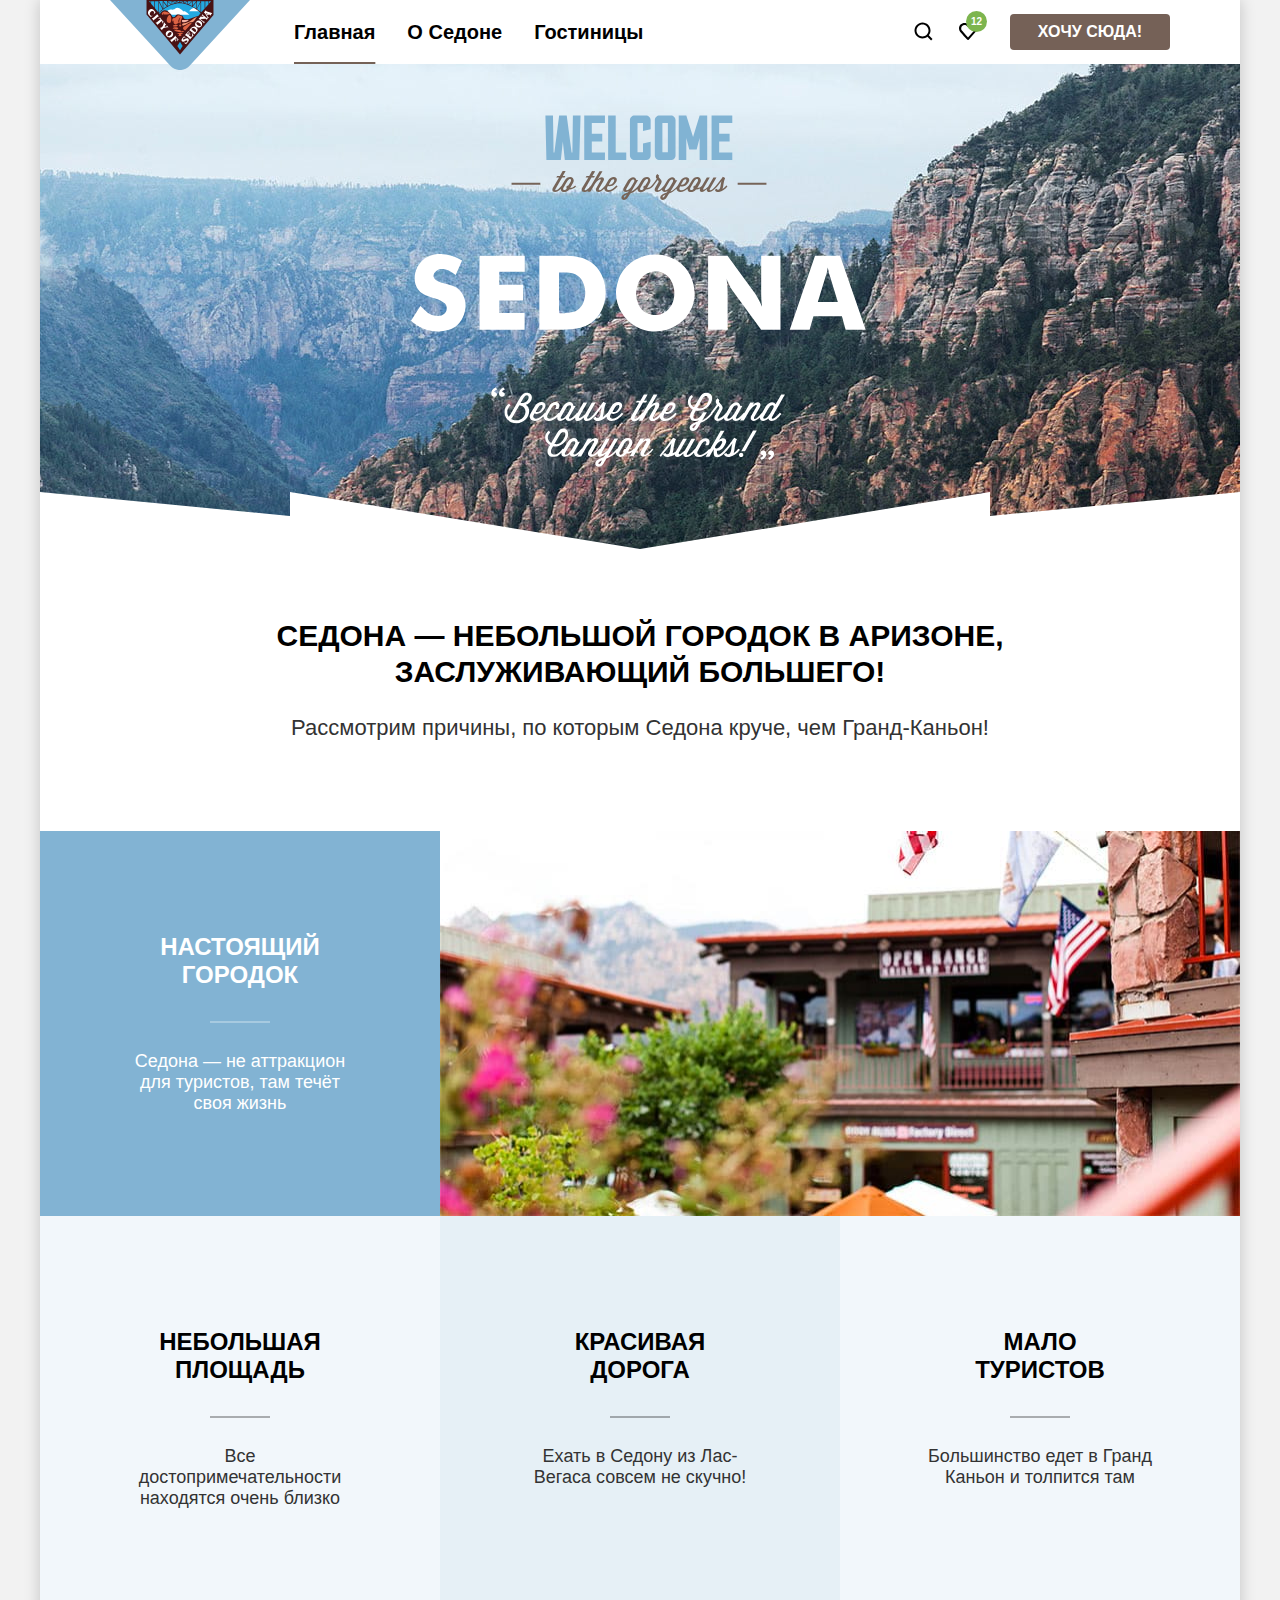
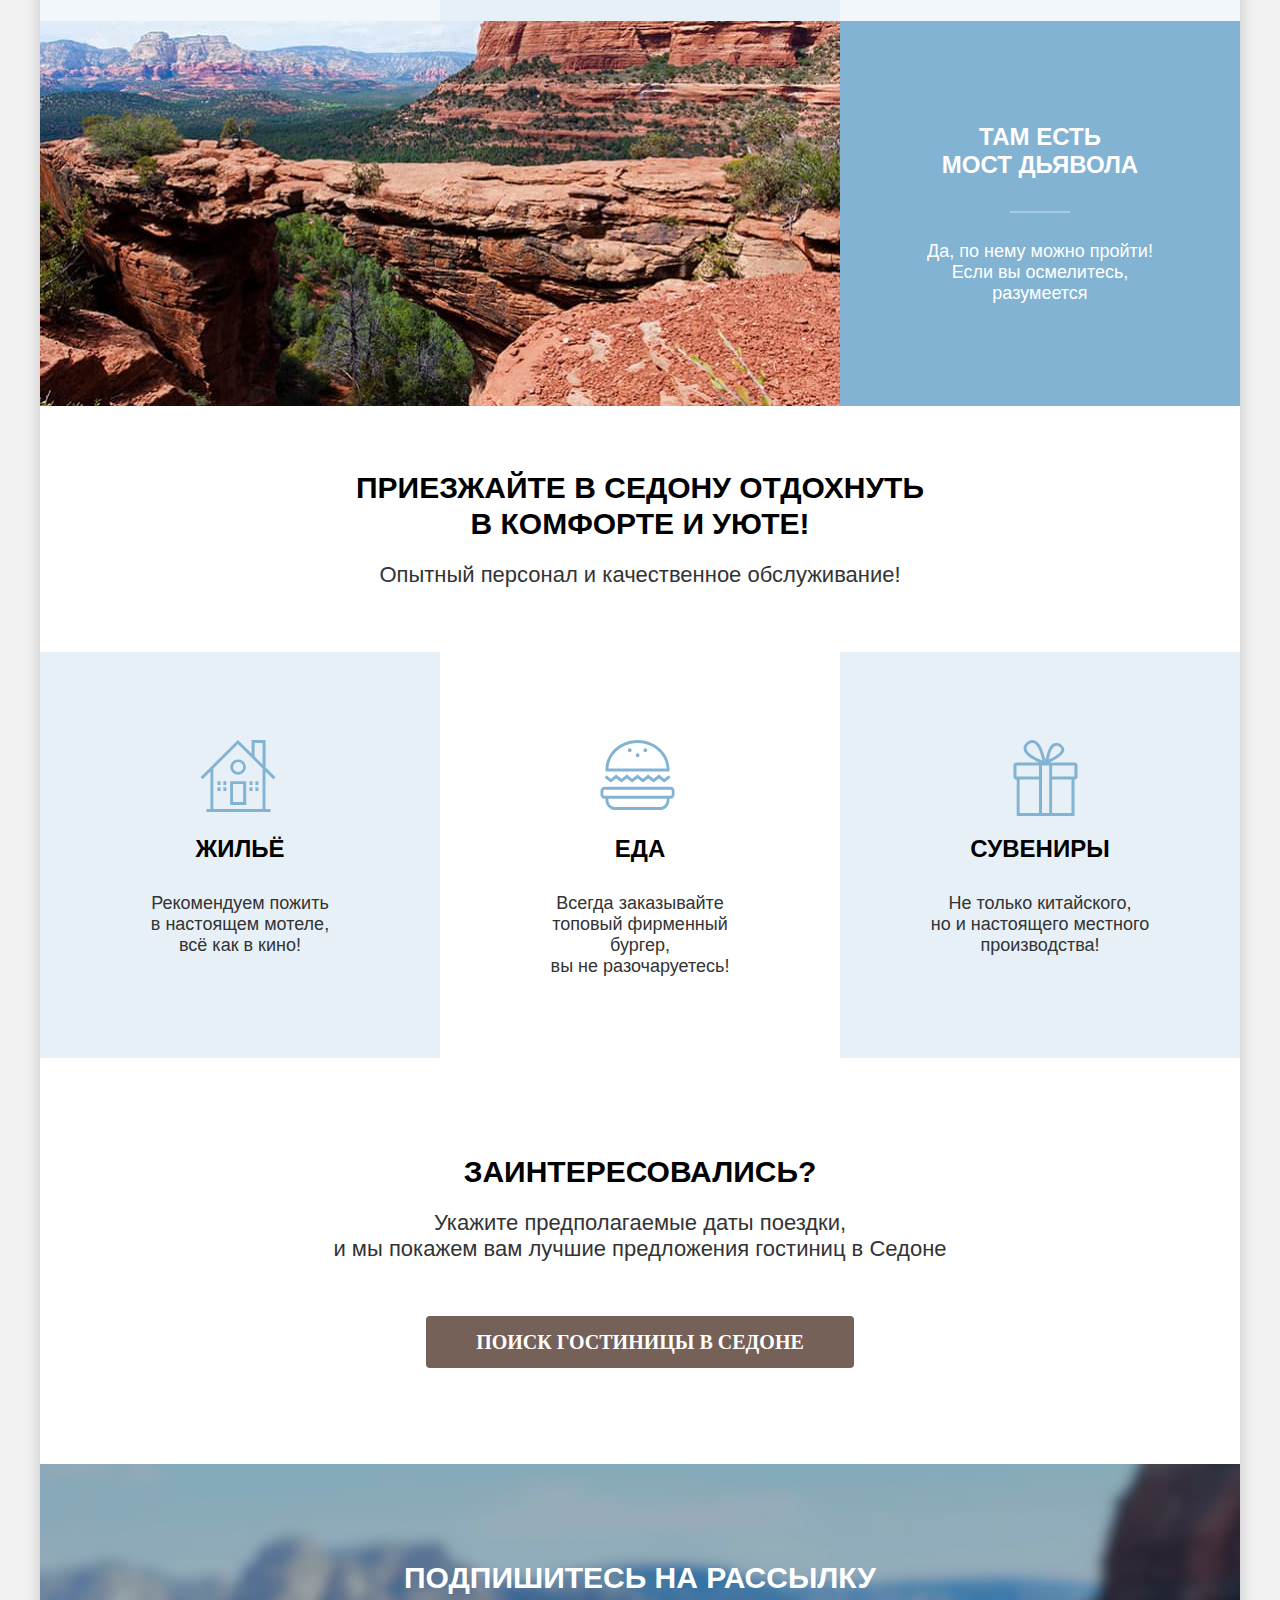
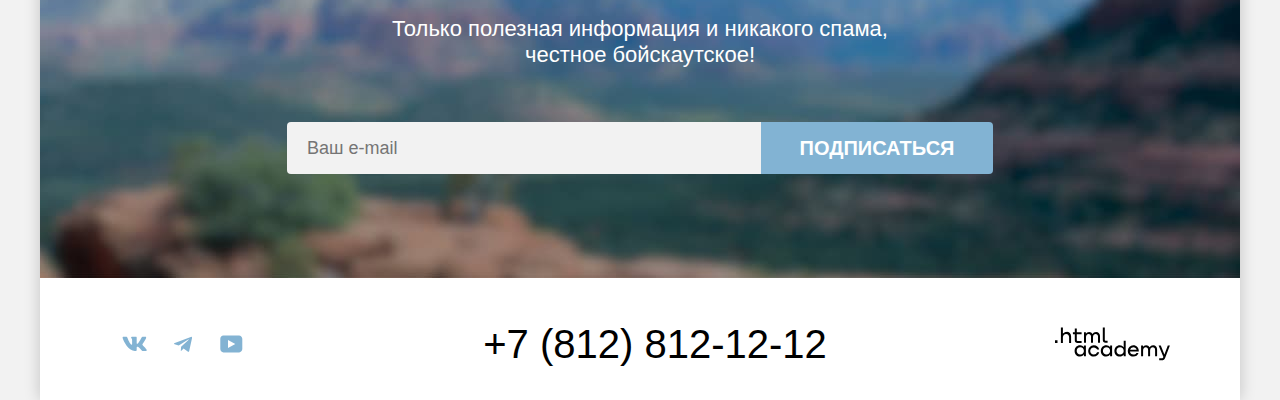
==== commit 6bad9c56: "Закончил РР" ====
--- a/index.html
+++ b/index.html
@@ -107,18 +107,19 @@
           <h2 class="visually-hidden">Услуги.</h2>
           <p class="slogan slogan-services">Приезжайте в Седону отдохнуть<br> в комфорте и уюте!</p>
           <p class="slogan-text slogan-text-services">Опытный персонал и качественное обслуживание!</p>
+
           <ul class="services-list">
             <li class="services-item services-house blue">
-              <h3 class="services-name">Жильё</h3>
-              <p class="services-text">Рекомендуем пожить <br> в настоящем мотеле, <br> всё как в кино!</p>
-            </li>
-            <li class="services-item">
-              <h3 class="services-name services-food">Еда</h3>
-              <p class="services-text">Всегда заказывайте <br> топовый фирменный бургер, <br> вы не разочаруетесь!</p>
-            </li>
-            <li class="services-item services-souvenir blue" alt="Подарок">
-              <h3 class="services-name">Сувениры</h3>
-              <p class="services-text">Не только китайского, <br> но и настоящего местного <br> производства!</p>
+              <h3 class="services-title">Жильё</h3>
+              <p class="services-text">Рекомендуем пожить <br> в настоящем мотеле,<br> всё как в кино!</p>
+            </li>
+            <li class="services-item services-food">
+              <h3 class="services-title">Еда</h3>
+              <p class="services-text">Всегда заказывайте<br>топовый фирменный бургер,<br> вы не разочаруетесь!</p>
+            </li>
+            <li class="services-item services-souvenir blue">
+              <h3 class="services-title">Сувениры</h3>
+              <p class="services-text">Не только китайского,<br> но и настоящего местного <br>производства!</p>
             </li>
           </ul>
         </section>
--- a/styles/styles.css
+++ b/styles/styles.css
@@ -1,3 +1,10 @@
+/*
+* Prefixed by https://autoprefixer.github.io
+* PostCSS: v8.4.14,
+* Autoprefixer: v10.4.7
+* Browsers: last 4 version
+*/
+
 @font-face {
   font-family: "PT Sans";
   font-style: normal;
@@ -554,55 +561,30 @@
 .services-list {
   margin: 0;
   padding: 0;
-  display: flex;
-  flex-wrap: wrap;
+  display: -webkit-box;
+  display: -ms-flexbox;
+  display: flex;
+  -ms-flex-wrap: wrap;
+      flex-wrap: wrap;
   list-style-type: none;
+}
+
+.services-title {
+  margin-bottom: 30px;
+}
+
+.services-text {
+  margin: 0;
 }
 
 .services-item {
   width: 400px;
-  height: 385px;
   padding: 183px 85px 81px 85px;
-  box-sizing: border-box;
+  -webkit-box-sizing: border-box;
+          box-sizing: border-box;
   position: relative;
-
-
-}
-
-.services-icon-house {
-  background: rgba(131, 179, 211, 0.12);
-}
-
-.services-name {
-  font-family: 'PT Sans';
-  font-style: normal;
-  font-weight: 700;
-  font-size: 24px;
-  line-height: 28px;
-  text-align: center;
-  text-transform: uppercase;
-  color: #000000;
-  flex: none;
-  order: 1;
-  align-self: stretch;
-  flex-grow: 0;
-}
-
-.services-text {
-  margin: 0;
-  font-family: 'PT Sans';
-  font-style: normal;
-  font-weight: 400;
-  font-size: 18px;
-  line-height: 21px;
-  text-align: center;
-  color: #333333;
-  flex: none;
-  order: 2;
-  align-self: stretch;
-  flex-grow: 0;
-
-}
+}
+
 
 .services-house::before {
   content: url("../images/icons/services-house.svg");
@@ -679,8 +661,12 @@
 }
 
 .subscribe-form {
-  display: flex;
-  justify-content: center;
+  display: -webkit-box;
+  display: -ms-flexbox;
+  display: flex;
+  -webkit-box-pack: center;
+      -ms-flex-pack: center;
+          justify-content: center;
 
 }
 
@@ -713,14 +699,21 @@
 /* footer*/
 
 .page-footer {
-  display: flex;
-  flex-wrap: wrap;
+  display: -webkit-box;
+  display: -ms-flexbox;
+  display: flex;
+  -ms-flex-wrap: wrap;
+      flex-wrap: wrap;
   width: 1060px;
   margin: 0 auto;
-  justify-content: space-between;
+  -webkit-box-pack: justify;
+      -ms-flex-pack: justify;
+          justify-content: space-between;
   padding-top: 45px;
   padding-bottom: 35px;
-  align-items: center;
+  -webkit-box-align: center;
+      -ms-flex-align: center;
+          align-items: center;
 }
 
 .footer-contacts-phone {
@@ -737,8 +730,11 @@
 }
 
 .footer-social-list {
-  display: flex;
-  flex-wrap: wrap;
+  display: -webkit-box;
+  display: -ms-flexbox;
+  display: flex;
+  -ms-flex-wrap: wrap;
+      flex-wrap: wrap;
   list-style-type: none;
   margin: 0;
   padding: 0;
@@ -750,6 +746,8 @@
 }
 
 .footer-social-button {
+  display: -webkit-box;
+  display: -ms-flexbox;
   display: flex;
 }
 
@@ -804,6 +802,8 @@
 
 .footer-creator-image {
   width: 115px;
+  display: -webkit-box;
+  display: -ms-flexbox;
   display: flex;
 }
 
@@ -862,12 +862,17 @@
 
 .breadcrumbs {
   list-style-type: none;
-  display: flex;
-  flex-wrap: wrap;
+  display: -webkit-box;
+  display: -ms-flexbox;
+  display: flex;
+  -ms-flex-wrap: wrap;
+      flex-wrap: wrap;
   margin: 0;
   padding: 0;
   margin-bottom: 40px;
-  align-items: center;
+  -webkit-box-align: center;
+      -ms-flex-align: center;
+          align-items: center;
 }
 
 .breadcrumbs-icon {
@@ -939,8 +944,11 @@
 
 /* hotels-filter */
 .hotels-filter {
-  display: flex;
-  flex-wrap: wrap;
+  display: -webkit-box;
+  display: -ms-flexbox;
+  display: flex;
+  -ms-flex-wrap: wrap;
+      flex-wrap: wrap;
 }
 
 .hotels-filter-list {
@@ -1066,25 +1074,32 @@
   margin: 0;
   padding: 0;
   margin-right: 70px;
-  flex-shrink: 0;
+  -ms-flex-negative: 0;
+      flex-shrink: 0;
 }
 
 .range-input::-webkit-outer-spin-button,
 .range-input::-webkit-inner-spin-button {
-  appearance: none;
+  -webkit-appearance: none;
+          appearance: none;
   margin: 0;
 }
 
 .range-wrapper-inputs {
-  display: flex;
-  justify-content: space-between;
+  display: -webkit-box;
+  display: -ms-flexbox;
+  display: flex;
+  -webkit-box-pack: justify;
+      -ms-flex-pack: justify;
+          justify-content: space-between;
   margin-bottom: 44px;
 }
 
 .range-input {
   width: 143px;
   padding: 12px 20px;
-  box-sizing: border-box;
+  -webkit-box-sizing: border-box;
+          box-sizing: border-box;
   font: inherit;
   line-height: 24px;
   font-weight: 700;
@@ -1224,20 +1239,34 @@
 .view-filter {
   width: 1060px;
   margin: 0 auto;
-  display: flex;
-  flex-wrap: wrap;
+  display: -webkit-box;
+  display: -ms-flexbox;
+  display: flex;
+  -ms-flex-wrap: wrap;
+      flex-wrap: wrap;
   margin-bottom: 40px;
-  align-items: center;
-  justify-content: space-between;
+  -webkit-box-align: center;
+      -ms-flex-align: center;
+          align-items: center;
+  -webkit-box-pack: justify;
+      -ms-flex-pack: justify;
+          justify-content: space-between;
 }
 
 .search-result {
-  max-width: 400px;
+  max-width: 460px;
 }
 
 .right-filter {
-  display: flex;
-  flex-wrap: wrap;
+  display: -webkit-box;
+  display: -ms-flexbox;
+  display: flex;
+  -ms-flex-wrap: wrap;
+      flex-wrap: wrap;
+  max-width: 600px;
+  -webkit-box-pack: end;
+      -ms-flex-pack: end;
+          justify-content: flex-end;
 }
 
 .catalog-hotels-text {
@@ -1253,15 +1282,18 @@
   width: 292px;
   margin-right: 70px;
   font: inherit;
-  box-sizing: border-box;
-  background-color: #FFFFFF;
-  border: 2px solid #E5E5E5;
+  -webkit-box-sizing: border-box;
+          box-sizing: border-box;
+  background-color: #ffffff;
+  border: 2px solid #e5e5e5;
   border-radius: 4px;
   padding: 12px 34px 12px 18px;
   background-image: url("../images/icons/arrow-black.svg");
   background-repeat: no-repeat;
   background-position: right 20px center;
-  appearance: none;
+  -webkit-appearance: none;
+     -moz-appearance: none;
+          appearance: none;
   cursor: pointer;
 }
 
@@ -1282,11 +1314,19 @@
 
 .view-button-filter-list {
   min-width: 160px;
-  display: flex;
-  flex-wrap: wrap;
+  display: -webkit-box;
+  display: -ms-flexbox;
+  display: flex;
+  -ms-flex-wrap: wrap;
+      flex-wrap: wrap;
   margin: 0;
   padding: 0;
   list-style-type: none;
+  -webkit-box-pack: end;
+      -ms-flex-pack: end;
+          justify-content: flex-end;
+  -ms-flex-negative: 0;
+      flex-shrink: 0;
 }
 
 .view-button-filter-item {
@@ -1294,11 +1334,15 @@
 }
 
 .view-button {
-  padding: 17px 16px;
-  display: flex;
-  border: 2px solid #E5E5E5;
+  padding: 15px 14px;
+  display: -webkit-box;
+  display: -ms-flexbox;
+  display: flex;
+  border: 2px solid #e5e5e5;
   border-radius: 4px;
   cursor: pointer;
+  -webkit-box-sizing: border-box;
+          box-sizing: border-box;
 }
 
 
@@ -1331,44 +1375,108 @@
 }
 
 .product-list {
+  list-style-type: none;
+  width: 1060px;
+  margin: 0 auto;
   padding: 0;
-  margin-top: 139px;
-  margin-bottom: 60px;
+  display: -ms-grid;
   display: grid;
+  -ms-grid-columns: 340px 20px 340px 20px 340px;
   grid-template-columns: repeat(3, 340px);
   gap: 20px;
-
-}
+  margin-bottom: 80px;
+}
+
 
 .product-card {
-  box-sizing: border-box;
-  border: 1px solid #E6E6E6;
+  -webkit-box-sizing: border-box;
+          box-sizing: border-box;
+  border: 1px solid #e6e6e6;
   border-radius: 4px;
   padding: 19px 20px;
+  display: -ms-grid;
   display: grid;
+  -ms-grid-columns: 140px 20px 140px;
   grid-template-columns: 140px 140px;
+  -ms-grid-rows: auto 16px -webkit-min-content 16px -webkit-min-content 16px -webkit-min-content;
+  -ms-grid-rows: auto 16px min-content 16px min-content 16px min-content;
+  grid-template-rows: auto repeat(3, -webkit-min-content);
   grid-template-rows: auto repeat(3, min-content);
-  grid-column-gap: 20px;
-  grid-row-gap: 16px;
+  -webkit-column-gap: 20px;
+     -moz-column-gap: 20px;
+          column-gap: 20px;
   row-gap: 16px;
+
+}
+
+.product-card > *:nth-child(1) {
+  -ms-grid-row: 1;
+  -ms-grid-column: 1;
+}
+
+.product-card > *:nth-child(2) {
+  -ms-grid-row: 1;
+  -ms-grid-column: 3;
+}
+
+.product-card > *:nth-child(3) {
+  -ms-grid-row: 3;
+  -ms-grid-column: 1;
+}
+
+.product-card > *:nth-child(4) {
+  -ms-grid-row: 3;
+  -ms-grid-column: 3;
+}
+
+.product-card > *:nth-child(5) {
+  -ms-grid-row: 5;
+  -ms-grid-column: 1;
+}
+
+.product-card > *:nth-child(6) {
+  -ms-grid-row: 5;
+  -ms-grid-column: 3;
+}
+
+.product-card > *:nth-child(7) {
+  -ms-grid-row: 7;
+  -ms-grid-column: 1;
+}
+
+.product-card > *:nth-child(8) {
+  -ms-grid-row: 7;
+  -ms-grid-column: 3;
 }
 
 .product-card-link {
   grid-column: 1/-1;
+  display: -ms-grid;
+  display: grid;
+  -ms-grid-rows: 212px 16px auto;
+  grid-template-rows: 212px auto;
+  row-gap: 16px;
 }
 
 .product-card-image {
-  object-fit: contain;
-  margin-bottom: 16px;
-
+  grid-column: 1/-1;
+  display: -ms-grid;
+  display: grid;
+  -ms-grid-rows: 212px 16px auto;
+  grid-template-rows: 212px auto;
+  row-gap: 16px;
 }
 
 .product-card-title {
-  font-family: "PT Sans" sans-serif;
-  font-weight: 700;
-  color: #242424;
   font-size: 24px;
   line-height: 28px;
+  font-weight: 700;
+  margin: 0;
+}
+
+.product-card a {
+  text-decoration: none;
+  color: #000000;
 }
 
 .product-card-price {
@@ -1377,13 +1485,16 @@
   font-size: 18px;
   line-height: 21px;
   color: #333333;
-  justify-self: end;
+  -ms-grid-column-align: end;
+      justify-self: end;
 }
 
 
 .hotel-card-button-about {
   text-align: center;
-  align-self: center;
+  -ms-flex-item-align: center;
+      -ms-grid-row-align: center;
+      align-self: center;
   font-size: 16px;
 }
 
@@ -1408,7 +1519,9 @@
   font-size: 16px;
   line-height: 20px;
   text-align: center;
-  align-items: center;
+  -webkit-box-align: center;
+      -ms-flex-align: center;
+          align-items: center;
   text-transform: uppercase;
   color: #333333;
   padding: 8px;
@@ -1418,81 +1531,95 @@
   margin: 0;
   height: 37px;
 }
+li a:nth-of-type(2) {
+  color: #ffffff;
+}
 
 /*pagination*/
-.pagination-container {
-  display: flex;
-  padding: 16px;
-  background-color: #ffffff;
-}
-
 .pagination {
-  display: flex;
-  margin: 0;
+  width: 1060px;
+  margin: 0 auto;
   padding: 0;
-  list-style-type: none;
-
+  display: -webkit-box;
+  display: -ms-flexbox;
+  display: flex;
+  -ms-flex-wrap: wrap;
+      flex-wrap: wrap;
+  list-style: none;
+  margin-bottom: 52px;
+  position: relative;
+}
+
+.pagination::before {
+  content: "";
+  width: 1060px;
+  height: 1px;
+  background-color: #e6e6e6;
+  position: absolute;
+  top: -40px;
+}
+
+.pagination-link {
+  font-size: 20px;
+  line-height: 36px;
+  font-weight: 700;
   text-align: center;
-  text-transform: uppercase;
-
+  color: #ffffff;
+  background-color: #82b3d3;
+  border-radius: 4px;
+  display: block;
+  -webkit-box-sizing: border-box;
+          box-sizing: border-box;
+  min-width: 60px;
+  min-height: 60px;
+  padding: 10px;
+}
+
+.pagination-item {
+  margin-bottom: 8px;
 }
 
 .pagination-item:not(:last-child) {
   margin-right: 8px;
 }
 
-.pagination-link {
-  display: block;
-  box-sizing: border-box;
-  width: 60px;
-  height: 60px;
-  padding: 14px 20px;
-  line-height: 36px;
-  font-weight: 700;
+.pagination-link-state:hover {
+  background-color: #68a2ca;
   color: #ffffff;
-  background-color: #82B3D3;
+}
+
+.pagination-link-state:focus {
+  background-color: #68a2ca;
+  outline: none;
+}
+
+.pagination-link-state:active {
+  background-color: #82b3d3;
+  color: rgba(255, 255, 255, 0.3);
+}
+
+.pagination-current {
+  color: #000000;
+  background-color: #f2f2f2;
+}
+
+.pagination-item a {
   text-decoration: none;
-  font-family: 'PT Sans';
-  font-style: normal;
-  font-size: 20px;
-  align-items: center;
-  text-align: center;
-  text-transform: uppercase;
-  border-radius: 4px;
-}
-
-.pagination-current {
-  background-color: #F2F2F2;
-  font-family: 'PT Sans';
-  font-style: normal;
-  font-weight: 700;
-  font-size: 20px;
-  line-height: 36px;
-  align-items: center;
-  text-align: center;
-  text-transform: uppercase;
+}
+
+.more-pages {
   color: #000000;
-}
-
-.email-catalog {
+  background-color: #ffffff;
+}
+
+/* Рассылка*/
+.email-inner{
   color: #000000;
-  background-color: #FFFFFF;
-  background-repeat: no-repeat;
-  background-size: 100% auto;
-  padding-top: 96px;
-  padding-bottom: 104px;
-}
-
-.email-title-catalog {
-  color: #000000;
+  padding: 96px 70px 104px 70px;
+}
+
+.email-title-inner {
   margin-bottom: 20px;
-  font-family: "PT Sans";
-  font-style: normal;
-  font-weight: 700;
-  font-size: 30px;
-  line-height: 36px;
-  text-transform: uppercase;
-  text-align: center;
 }
 
 /*модальное окно*/
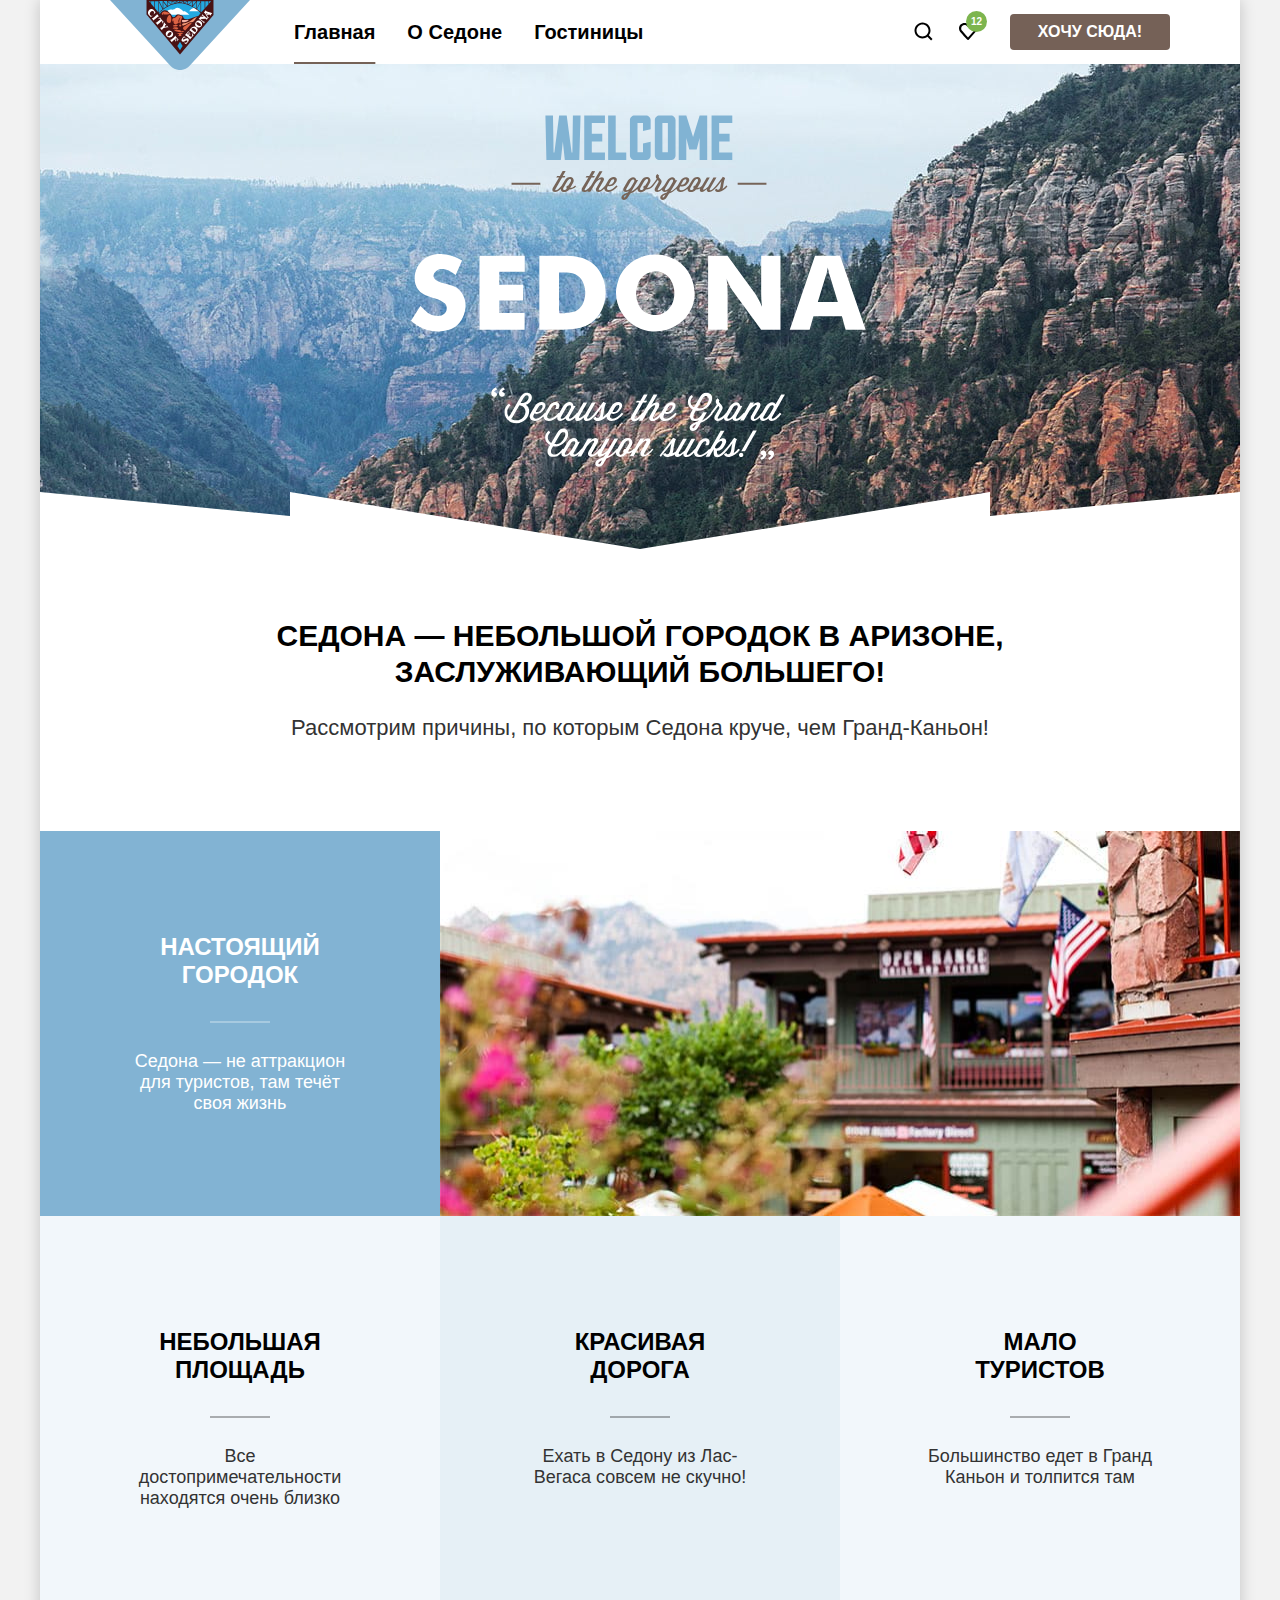
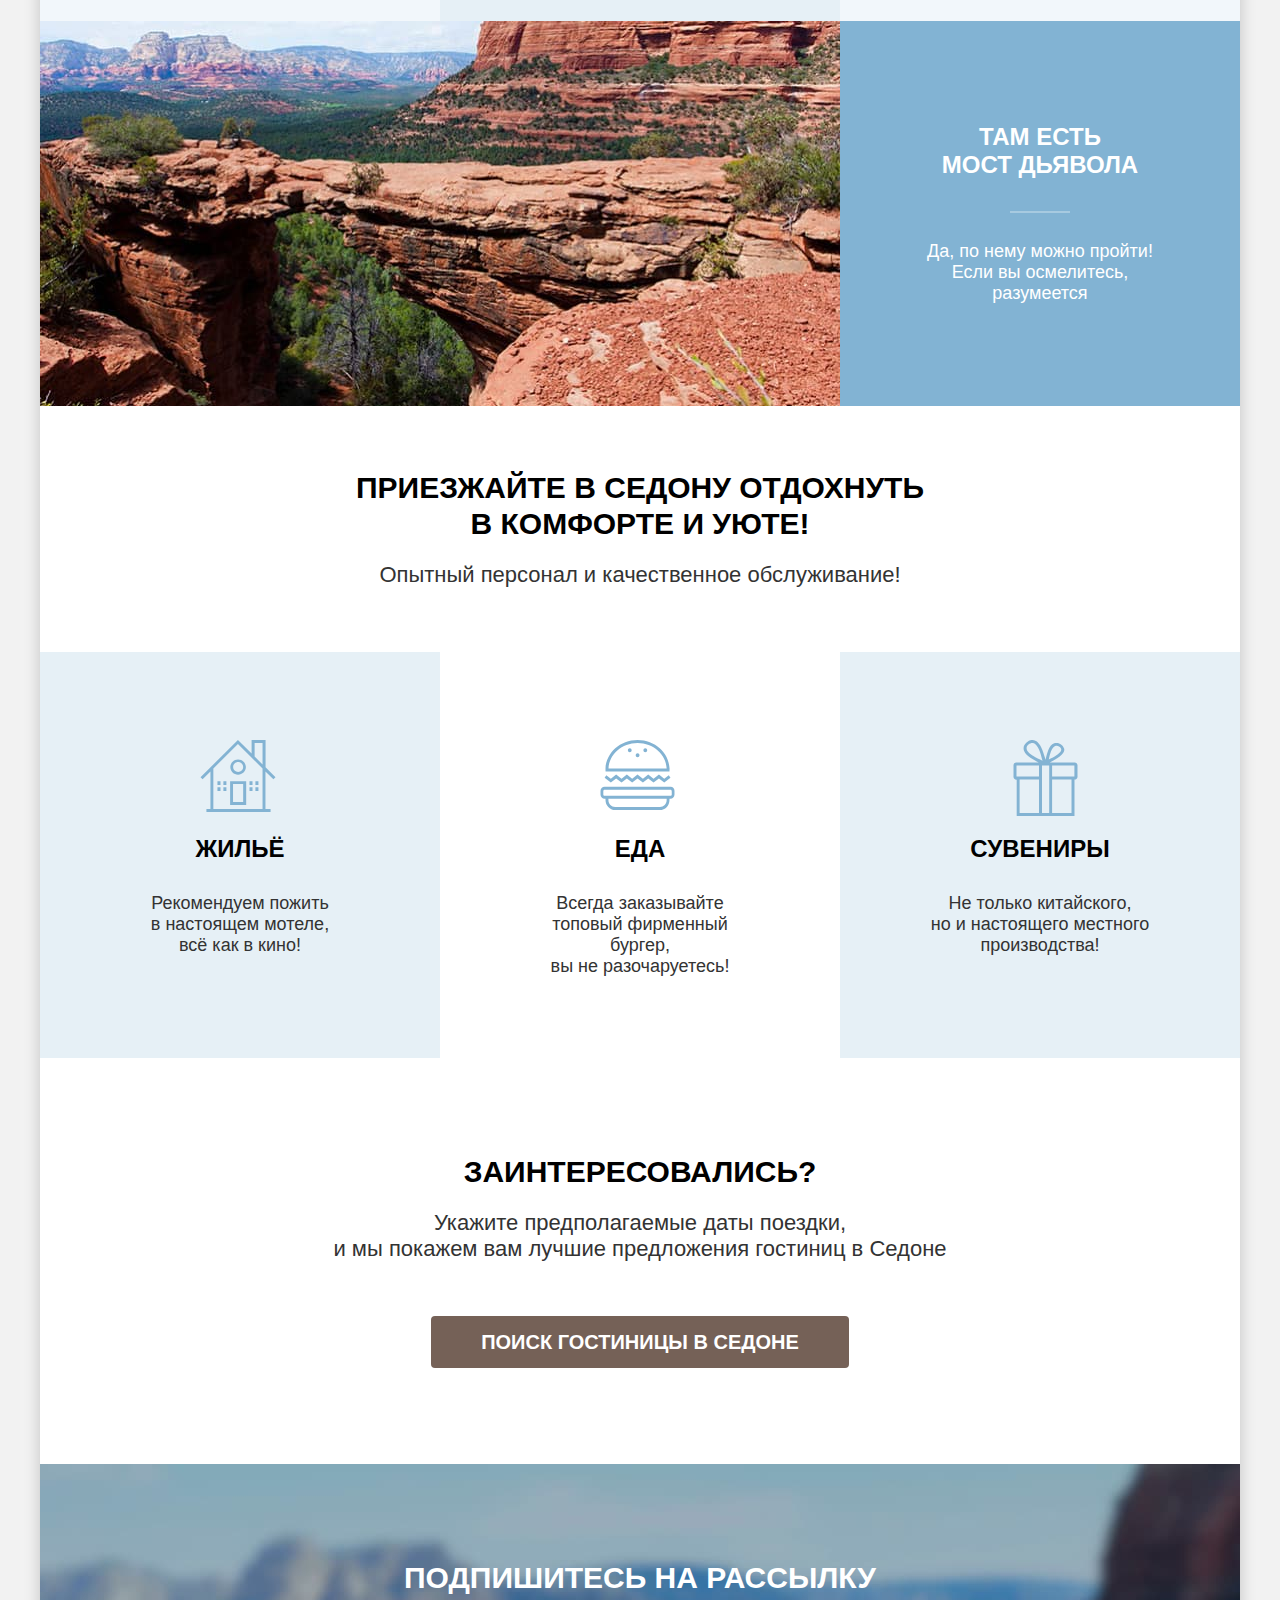
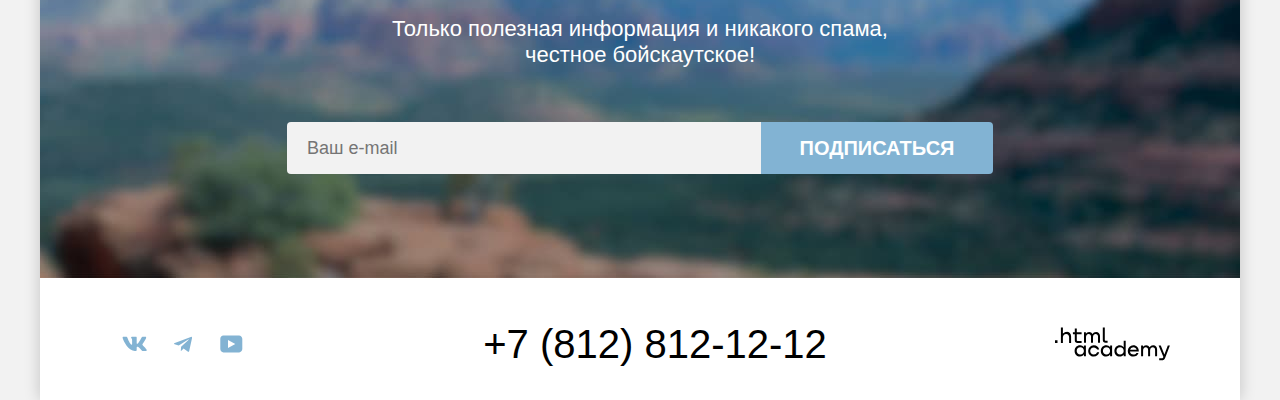
==== commit 3a54b7f8: "Merge pull request #12 from MrDudko/master" ====
--- a/index.html
+++ b/index.html
@@ -5,6 +5,8 @@
     <meta charset="utf-8">
     <title>HTML Academy: Седона</title>
     <link rel="stylesheet" href="styles/styles.css">
+    <link rel="icon" href="favicon.ico">
+    <link rel="icon" type="image/png" sizes="32x32" href="images/favicon.png">
   </head>
 
   <body>
--- a/styles/styles.css
+++ b/styles/styles.css
@@ -633,7 +633,7 @@
   text-decoration: none;
   padding: 8px 50px;
   text-transform: uppercase;
-  font-family: "PT Sans";
+  font-family: "PT Sans", sans-serif;
   font-style: normal;
 }
 
@@ -1110,9 +1110,6 @@
   background-color: #E6E6E6;
 }
 
-/* .range-input:focus-visible{
-  outline:3px solid #83B3D3;
-} */
 
 .range-input:active {
   outline: 2px solid #000000;
@@ -1472,15 +1469,16 @@
   line-height: 28px;
   font-weight: 700;
   margin: 0;
+  color: #000000;
 }
 
 .product-card a {
   text-decoration: none;
-  color: #000000;
+
 }
 
 .product-card-price {
-  font-family: "PT Sans" sans-serif;
+  font-family: "PT Sans", sans-serif;
   font-weight: 400;
   font-size: 18px;
   line-height: 21px;
@@ -1503,7 +1501,7 @@
 }
 
 .product-card-type {
-  font-family: "PT Sans" sans-serif;
+  font-family: "PT Sans", sans-serif;
   font-weight: 400;
   font-size: 18px;
   line-height: 21px;
@@ -1513,7 +1511,7 @@
 .hotel-card-rating {
   background: #F2F2F2;
   border-radius: 4px;
-  font-family: 'PT Sans';
+  font-family: "PT Sans", sans-serif;;
   font-style: normal;
   font-weight: 400;
   font-size: 16px;
@@ -1531,9 +1529,7 @@
   margin: 0;
   height: 37px;
 }
-li a:nth-of-type(2) {
-  color: #ffffff;
-}
+
 
 /*pagination*/
 .pagination {
